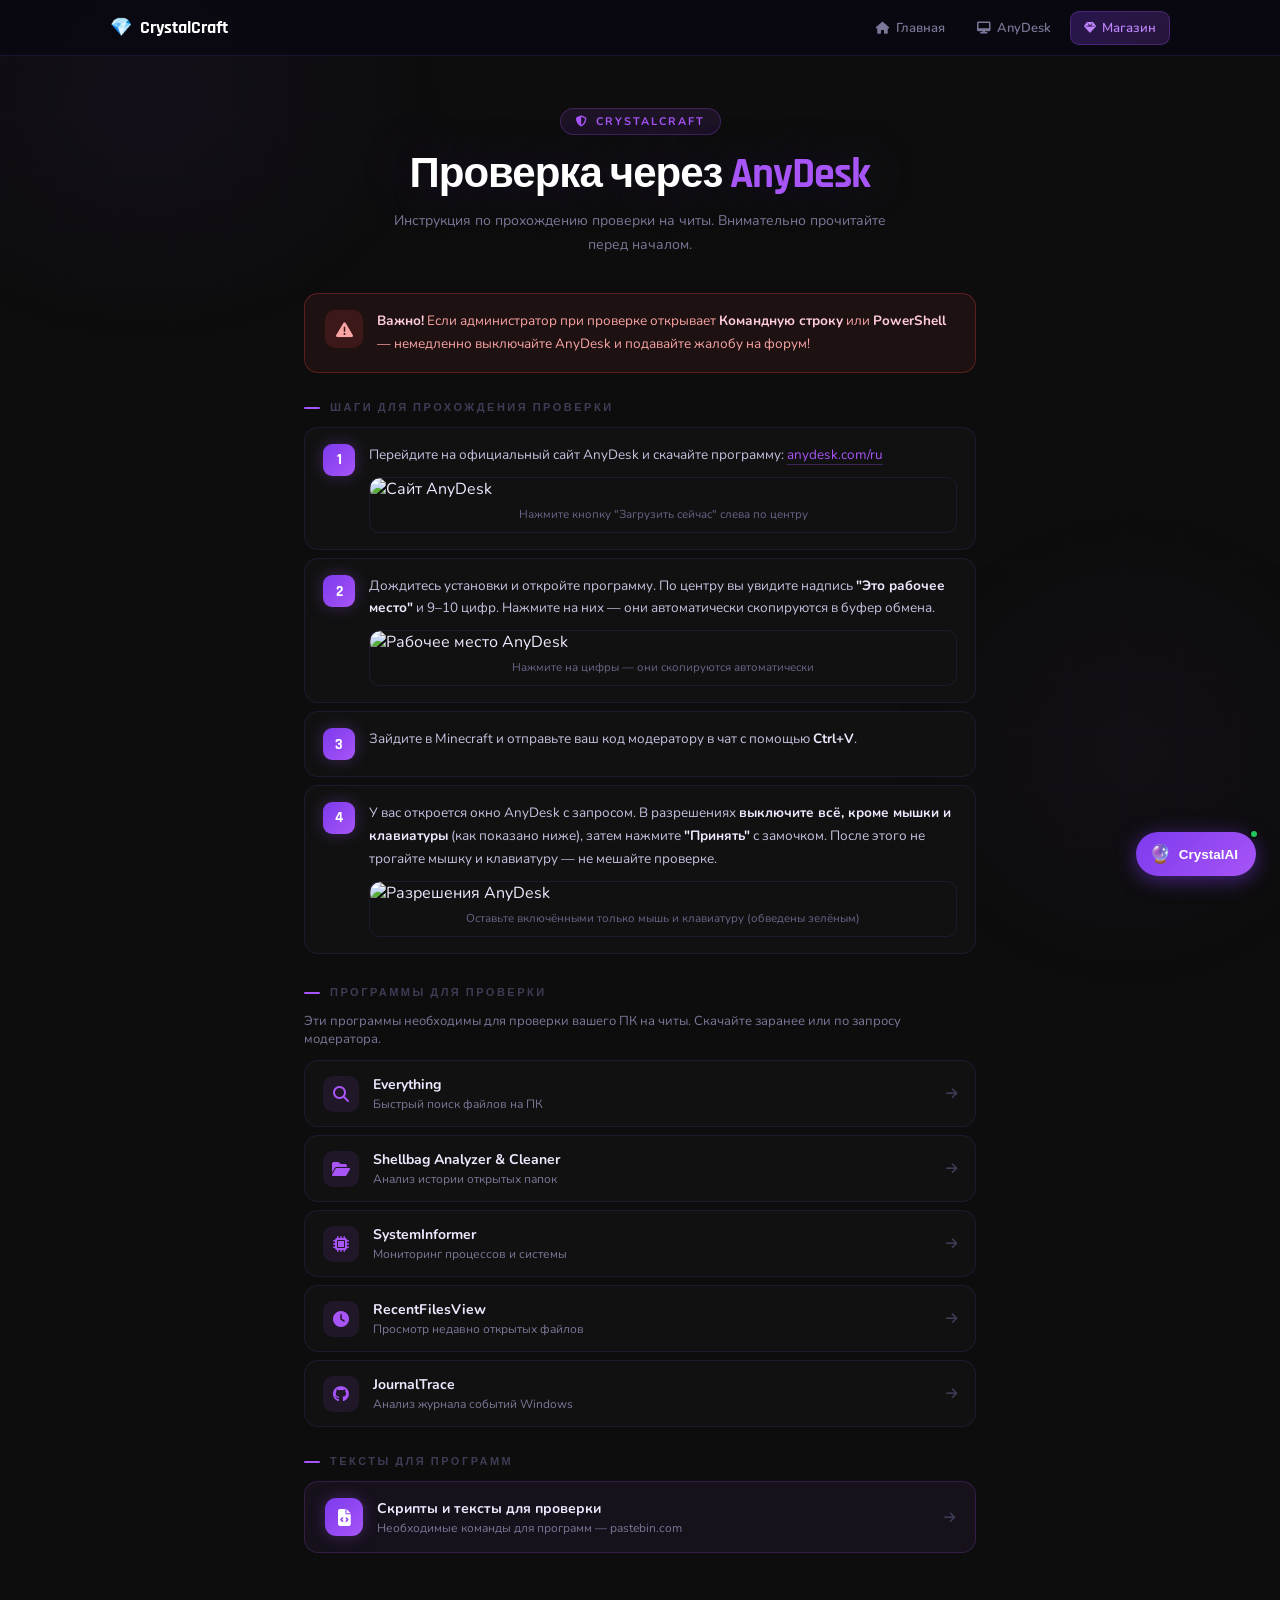
==== anydesk.html @ 45bd2829 "Add files via upload" ====
<!DOCTYPE html>
<html lang="ru">
<head>
<meta charset="UTF-8">
<meta name="viewport" content="width=device-width, initial-scale=1.0">
<title>Проверка через AnyDesk — CrystalCraft</title>
<link rel="preconnect" href="https://fonts.googleapis.com">
<link href="https://fonts.googleapis.com/css2?family=Rajdhani:wght@500;600;700&family=Nunito:wght@400;500;600;700&display=swap" rel="stylesheet">
<link rel="stylesheet" href="https://cdnjs.cloudflare.com/ajax/libs/font-awesome/6.5.0/css/all.min.css">
<style>
*, *::before, *::after { box-sizing: border-box; margin: 0; padding: 0; }
:root{
  --bg:#0d0d0d;--surface:#111;--surface2:#161616;
  --border:rgba(130,80,255,0.12);--border2:rgba(130,80,255,0.25);
  --accent:#a855f7;--accent2:#7c3aed;
  --text:#f0e8ff;--text-muted:#7a7898;--text-dim:#3d3c55;
  --red:#ef4444;--yellow:#f59e0b;--green:#22c55e;
}
html,body{margin:0;padding:0;overflow-x:hidden;width:100%;background:var(--bg)}
html{scroll-behavior:smooth}
*::-webkit-scrollbar{width:6px;height:6px}
*::-webkit-scrollbar-track{background:rgba(0,0,0,0.2)}
*::-webkit-scrollbar-thumb{background:rgba(168,85,247,0.4);border-radius:10px}
*::-webkit-scrollbar-thumb:hover{background:rgba(168,85,247,0.7)}
html{scrollbar-width:thin;scrollbar-color:rgba(168,85,247,0.4) rgba(0,0,0,0.2)}
html { scroll-behavior: smooth; }
*::-webkit-scrollbar{width:6px} *::-webkit-scrollbar-track{background:rgba(0,0,0,0.2)} *::-webkit-scrollbar-thumb{background:rgba(168,85,247,0.4);border-radius:10px}
body { font-family: 'Nunito', sans-serif; background: var(--bg); color: var(--text); min-height: 100vh; overflow-x: hidden; }

.bg-grid { position:fixed;inset:0;z-index:0;pointer-events:none;background-image:linear-gradient(rgba(168,85,247,0.02) 1px,transparent 1px),linear-gradient(90deg,rgba(168,85,247,0.02) 1px,transparent 1px);background-size:56px 56px; }
.bg-orb1 { position:fixed;width:600px;height:500px;top:-150px;left:-150px;background:radial-gradient(ellipse,rgba(124,58,237,0.06),transparent 70%);pointer-events:none;z-index:0; }
.bg-orb2 { position:fixed;width:500px;height:500px;bottom:-100px;right:-100px;background:radial-gradient(ellipse,rgba(168,85,247,0.04),transparent 70%);pointer-events:none;z-index:0; }

.wrap { position:relative;z-index:1;max-width:720px;margin:0 auto;padding:52px 24px 100px; }

/* HERO */
.hero { text-align:center;margin-bottom:36px;animation:fadeDown .6s ease both; }
.hero-badge { display:inline-flex;align-items:center;gap:7px;font-size:11px;font-weight:700;letter-spacing:2px;text-transform:uppercase;background:rgba(168,85,247,0.1);border:1px solid rgba(168,85,247,0.25);color:var(--accent);padding:5px 15px;border-radius:20px;margin-bottom:18px; }
.hero-title { font-family:'Rajdhani',sans-serif;font-size:42px;font-weight:700;color:#fff;letter-spacing:-1px;line-height:1.05;margin-bottom:12px;text-shadow:0 0 60px rgba(168,85,247,0.3); }
.hero-title span { color:var(--accent); }
.hero-sub { font-size:14px;color:var(--text-muted);line-height:1.7;max-width:500px;margin:0 auto; }

/* ALERT */
.alert { display:flex;gap:14px;align-items:flex-start;background:rgba(239,68,68,0.07);border:1px solid rgba(239,68,68,0.3);border-radius:14px;padding:16px 20px;margin-bottom:28px;animation:fadeUp .5s ease .05s both; }
.alert-icon { width:38px;height:38px;border-radius:10px;background:rgba(239,68,68,0.15);color:#fca5a5;display:flex;align-items:center;justify-content:center;font-size:17px;flex-shrink:0; }
.alert-text { font-size:13.5px;color:#fca5a5;line-height:1.7; }
.alert-text b { color:#fcd;font-weight:700; }

/* SECTION LABEL */
.section-label { font-family:'Rajdhani',sans-serif;font-size:11px;font-weight:700;letter-spacing:2.5px;text-transform:uppercase;color:var(--text-dim);margin:28px 0 12px;display:flex;align-items:center;gap:10px; }
.section-label::before { content:'';display:block;width:16px;height:2px;background:var(--accent);border-radius:2px; }

/* STEPS */
.steps { display:flex;flex-direction:column;gap:8px; }
.step { display:flex;gap:14px;align-items:flex-start;background:var(--surface);border:1px solid var(--border);border-radius:14px;padding:16px 18px;transition:border-color .2s,background .2s;animation:fadeUp .5s ease both; }
.step:hover { background:var(--surface2);border-color:var(--border2); }
.step-num { width:32px;height:32px;border-radius:9px;background:linear-gradient(135deg,var(--accent2),var(--accent));color:#fff;font-family:'Rajdhani',sans-serif;font-size:15px;font-weight:700;display:flex;align-items:center;justify-content:center;flex-shrink:0;box-shadow:0 0 16px rgba(168,85,247,0.3); }
.step-body { flex:1; }
.step-text { font-size:13.5px;color:#c8c0e0;line-height:1.7; }
.step-text a { color:var(--accent);text-decoration:none;border-bottom:1px solid rgba(168,85,247,0.3);transition:border-color .2s; }
.step-text a:hover { border-color:var(--accent); }
.step-text b { color:var(--text);font-weight:700; }

/* IMAGE BLOCK */
.step-img { margin-top:12px;border-radius:10px;overflow:hidden;border:1px solid var(--border); }
.permissions-grid { display:grid;grid-template-columns:repeat(5,1fr);gap:6px;padding:14px;background:rgba(255,255,255,0.02); }
.perm-item { display:flex;flex-direction:column;align-items:center;gap:5px;padding:10px 6px;border-radius:9px;font-size:10.5px;font-weight:700;letter-spacing:.5px;text-transform:uppercase;transition:background .2s; }
.perm-item.on { background:rgba(34,197,94,0.12);color:#86efac;border:1px solid rgba(34,197,94,0.25); }
.perm-item.off { background:rgba(255,255,255,0.03);color:#4a4466;border:1px solid rgba(255,255,255,0.06); }
.perm-item i { font-size:18px; }
.perm-label { text-align:center;line-height:1.3; }

/* PROGRAMS */
.programs { display:flex;flex-direction:column;gap:8px; }
.program { display:flex;align-items:center;gap:14px;background:var(--surface);border:1px solid var(--border);border-radius:14px;padding:14px 18px;text-decoration:none;transition:border-color .2s,background .2s;animation:fadeUp .5s ease both; }
.program:hover { background:var(--surface2);border-color:var(--border2); }
.program-icon { width:36px;height:36px;border-radius:10px;background:rgba(168,85,247,0.1);color:var(--accent);display:flex;align-items:center;justify-content:center;font-size:16px;flex-shrink:0; }
.program-info { flex:1; }
.program-name { font-size:14px;font-weight:700;color:var(--text); }
.program-desc { font-size:12px;color:var(--text-muted);margin-top:2px; }
.program-arrow { color:var(--text-dim);font-size:13px;transition:color .2s,transform .2s; }
.program:hover .program-arrow { color:var(--accent);transform:translateX(3px); }

/* TEXTS LINK */
.texts-card { display:flex;align-items:center;gap:14px;background:rgba(168,85,247,0.06);border:1px solid rgba(168,85,247,0.2);border-radius:14px;padding:16px 20px;text-decoration:none;margin-top:8px;transition:background .2s,border-color .2s;animation:fadeUp .5s ease both; }
.texts-card:hover { background:rgba(168,85,247,0.1);border-color:rgba(168,85,247,0.4); }
.texts-icon { width:38px;height:38px;border-radius:11px;background:linear-gradient(135deg,var(--accent2),var(--accent));color:#fff;display:flex;align-items:center;justify-content:center;font-size:17px;flex-shrink:0;box-shadow:0 0 16px rgba(168,85,247,0.3); }
.texts-info { flex:1; }
.texts-name { font-size:14px;font-weight:700;color:var(--text); }
.texts-desc { font-size:12px;color:var(--text-muted);margin-top:2px; }

@keyframes fadeDown { from{opacity:0;transform:translateY(-14px)}to{opacity:1;transform:translateY(0)} }
@keyframes fadeUp { from{opacity:0;transform:translateY(12px)}to{opacity:1;transform:translateY(0)} }
@media(max-width:560px){ .hero-title{font-size:30px} .wrap{padding:36px 16px 80px} .permissions-grid{grid-template-columns:repeat(3,1fr)} }

#cc-chat-btn{display:flex;align-items:center;gap:8px;background:linear-gradient(135deg,#7c3aed,#a855f7);border:none;border-radius:50px;padding:11px 18px 11px 13px;color:white;font-size:13.5px;font-weight:600;cursor:pointer;box-shadow:0 4px 20px rgba(124,58,237,.5);transition:transform .2s,box-shadow .2s;position:relative}
#cc-chat-btn:hover{transform:scale(1.05);box-shadow:0 6px 28px rgba(124,58,237,.7)}
#cc-btn-icon{font-size:18px}
#cc-btn-ping{position:absolute;top:-3px;right:-3px;width:10px;height:10px;background:#22c55e;border-radius:50%;border:2px solid #0d0d0d}
#cc-chat-box{position:absolute;bottom:58px;right:0;width:320px;background:rgba(13,10,22,.98);border:1px solid rgba(160,100,255,.2);border-radius:18px;box-shadow:0 20px 60px rgba(0,0,0,.7),0 0 40px rgba(124,58,237,.12);display:none;flex-direction:column;overflow:hidden;height:480px;animation:ccPop .22s ease;transition:width .3s ease,height .3s ease}
#cc-chat-box.fullscreen{width:440px;height:640px}
#cc-fullscreen-btn{background:none;border:none;color:#444;font-size:13px;cursor:pointer;padding:4px 6px;border-radius:7px;transition:color .2s,background .2s;margin-left:4px}
#cc-fullscreen-btn:hover{color:#fff;background:rgba(255,255,255,.08)}
@keyframes ccPop{from{opacity:0;transform:scale(.92) translateY(8px)}to{opacity:1;transform:scale(1) translateY(0)}}
#cc-chat-box.open{display:flex}
#cc-chat-head{display:flex;align-items:center;gap:10px;padding:13px 15px;border-bottom:1px solid rgba(160,100,255,.12);background:rgba(20,14,36,.95)}
#cc-chat-av{width:36px;height:36px;border-radius:11px;flex-shrink:0;background:linear-gradient(135deg,#7c3aed,#c084fc);display:flex;align-items:center;justify-content:center;font-size:17px;box-shadow:0 0 14px rgba(168,85,247,.4)}
#cc-chat-name{font-size:14px;font-weight:700;color:#f0e8ff}
#cc-chat-status{font-size:11px;color:#9580b8;display:flex;align-items:center;gap:4px;margin-top:1px}
.cc-dot{width:6px;height:6px;border-radius:50%;background:#22c55e;box-shadow:0 0 5px #22c55e;display:inline-block;animation:ccBlink 2s infinite}
@keyframes ccBlink{0%,100%{opacity:1}50%{opacity:.3}}
#cc-chat-close{margin-left:auto;background:none;border:none;color:#444;font-size:15px;cursor:pointer;padding:4px 6px;border-radius:7px;transition:color .2s,background .2s}
#cc-chat-close:hover{color:#fff;background:rgba(255,255,255,.08)}
#cc-chat-msgs{flex:1;overflow-y:auto;padding:13px 11px;display:flex;flex-direction:column;gap:8px}
*::-webkit-scrollbar{width:6px;height:6px}
*::-webkit-scrollbar-track{background:rgba(0,0,0,0.2)}
*::-webkit-scrollbar-thumb{background:rgba(168,85,247,0.4);border-radius:10px}
*::-webkit-scrollbar-thumb:hover{background:rgba(168,85,247,0.7)}
html{scrollbar-width:thin;scrollbar-color:rgba(168,85,247,0.4) rgba(0,0,0,0.2)}
#cc-chat-msgs::-webkit-scrollbar{width:3px}
#cc-chat-msgs::-webkit-scrollbar-thumb{background:rgba(168,85,247,.25);border-radius:3px}
.cc-msg-row{display:flex;gap:7px;animation:ccMsgIn .2s ease}
.cc-msg-row.user{flex-direction:row-reverse}
@keyframes ccMsgIn{from{opacity:0;transform:translateY(5px)}to{opacity:1;transform:translateY(0)}}
.cc-msg-av{width:26px;height:26px;border-radius:8px;flex-shrink:0;align-self:flex-end;background:linear-gradient(135deg,#7c3aed,#c084fc);display:flex;align-items:center;justify-content:center;font-size:12px}
.cc-bubble{max-width:82%;padding:8px 12px;border-radius:15px;font-size:13px;line-height:1.55;word-wrap:break-word}
.cc-bubble.bot{background:rgba(22,16,38,1);border:1px solid rgba(160,100,255,.15);color:#f0e8ff;border-bottom-left-radius:4px}
.cc-bubble.user{background:linear-gradient(135deg,#7c3aed,#a855f7);color:white;border-bottom-right-radius:4px}
.cc-bubble a{color:#c084fc;text-decoration:underline}
.cc-typing{display:flex;gap:7px}
.cc-typing-bub{background:rgba(22,16,38,1);border:1px solid rgba(160,100,255,.15);border-radius:15px;border-bottom-left-radius:4px;padding:11px 14px;display:flex;gap:4px;align-items:center}
.cc-td{width:6px;height:6px;border-radius:50%;background:#a855f7}
.cc-td:nth-child(1){animation:ccB 1.2s infinite 0s}
.cc-td:nth-child(2){animation:ccB 1.2s infinite .2s}
.cc-td:nth-child(3){animation:ccB 1.2s infinite .4s}
@keyframes ccB{0%,60%,100%{transform:translateY(0);opacity:.4}30%{transform:translateY(-5px);opacity:1}}
#cc-chat-sugg{padding:0 11px 7px;display:flex;gap:5px;flex-wrap:wrap}
.cc-sq{font-size:11px;font-weight:500;background:rgba(168,85,247,.08);border:1px solid rgba(168,85,247,.22);color:#c084fc;padding:4px 9px;border-radius:14px;cursor:pointer;transition:background .15s;white-space:nowrap;font-family:'Inter',sans-serif}
.cc-sq:hover{background:rgba(168,85,247,.18)}
#cc-chat-inp{padding:9px 11px;border-top:1px solid rgba(160,100,255,.12);background:rgba(20,14,36,.95);display:flex;gap:7px;align-items:flex-end}
#cc-inp{flex:1;background:rgba(255,255,255,.04);border:1px solid rgba(160,100,255,.18);border-radius:10px;color:#f0e8ff;font-family:'Inter',sans-serif;font-size:13px;padding:7px 11px;resize:none;outline:none;min-height:36px;max-height:80px;line-height:1.5}
#cc-inp::placeholder{color:#9580b8}
#cc-inp:focus{border-color:rgba(168,85,247,.45)}
#cc-send{width:36px;height:36px;border-radius:10px;flex-shrink:0;background:linear-gradient(135deg,#7c3aed,#a855f7);border:none;cursor:pointer;color:white;font-size:14px;transition:transform .15s}
#cc-send:hover{transform:scale(1.08)}
#cc-send:disabled{opacity:.35;cursor:not-allowed;transform:none}
#cc-chat-btn{display:flex;align-items:center;gap:8px;background:linear-gradient(135deg,#7c3aed,#a855f7);border:none;border-radius:50px;padding:11px 18px 11px 13px;color:white;font-size:13.5px;font-weight:600;cursor:pointer;box-shadow:0 4px 20px rgba(124,58,237,.5);transition:transform .2s,box-shadow .2s;position:relative}
#cc-chat-btn:hover{transform:scale(1.05);box-shadow:0 6px 28px rgba(124,58,237,.7)}
#cc-btn-icon{font-size:18px}
#cc-btn-ping{position:absolute;top:-3px;right:-3px;width:10px;height:10px;background:#22c55e;border-radius:50%;border:2px solid #0d0d0d}
#cc-chat-box{position:absolute;bottom:58px;right:0;width:320px;background:rgba(13,10,22,.98);border:1px solid rgba(160,100,255,.2);border-radius:18px;box-shadow:0 20px 60px rgba(0,0,0,.7),0 0 40px rgba(124,58,237,.12);display:none;flex-direction:column;overflow:hidden;height:480px;animation:ccPop .22s ease;transition:width .3s ease,height .3s ease}
#cc-chat-box.fullscreen{width:440px;height:640px}
#cc-fullscreen-btn{background:none;border:none;color:#444;font-size:13px;cursor:pointer;padding:4px 6px;border-radius:7px;transition:color .2s,background .2s;margin-left:4px}
#cc-fullscreen-btn:hover{color:#fff;background:rgba(255,255,255,.08)}
@keyframes ccPop{from{opacity:0;transform:scale(.92) translateY(8px)}to{opacity:1;transform:scale(1) translateY(0)}}
#cc-chat-box.open{display:flex}
#cc-chat-head{display:flex;align-items:center;gap:10px;padding:13px 15px;border-bottom:1px solid rgba(160,100,255,.12);background:rgba(20,14,36,.95)}
#cc-chat-av{width:36px;height:36px;border-radius:11px;flex-shrink:0;background:linear-gradient(135deg,#7c3aed,#c084fc);display:flex;align-items:center;justify-content:center;font-size:17px;box-shadow:0 0 14px rgba(168,85,247,.4)}
#cc-chat-name{font-size:14px;font-weight:700;color:#f0e8ff}
#cc-chat-status{font-size:11px;color:#9580b8;display:flex;align-items:center;gap:4px;margin-top:1px}
.cc-dot{width:6px;height:6px;border-radius:50%;background:#22c55e;box-shadow:0 0 5px #22c55e;display:inline-block;animation:ccBlink 2s infinite}
@keyframes ccBlink{0%,100%{opacity:1}50%{opacity:.3}}
#cc-chat-close{margin-left:auto;background:none;border:none;color:#444;font-size:15px;cursor:pointer;padding:4px 6px;border-radius:7px;transition:color .2s,background .2s}
#cc-chat-close:hover{color:#fff;background:rgba(255,255,255,.08)}
#cc-chat-msgs{flex:1;overflow-y:auto;padding:13px 11px;display:flex;flex-direction:column;gap:8px}
*::-webkit-scrollbar{width:6px;height:6px}
*::-webkit-scrollbar-track{background:rgba(0,0,0,0.2)}
*::-webkit-scrollbar-thumb{background:rgba(168,85,247,0.4);border-radius:10px}
*::-webkit-scrollbar-thumb:hover{background:rgba(168,85,247,0.7)}
html{scrollbar-width:thin;scrollbar-color:rgba(168,85,247,0.4) rgba(0,0,0,0.2)}
#cc-chat-msgs::-webkit-scrollbar{width:3px}
#cc-chat-msgs::-webkit-scrollbar-thumb{background:rgba(168,85,247,.25);border-radius:3px}
.cc-msg-row{display:flex;gap:7px;animation:ccMsgIn .2s ease}
.cc-msg-row.user{flex-direction:row-reverse}
@keyframes ccMsgIn{from{opacity:0;transform:translateY(5px)}to{opacity:1;transform:translateY(0)}}
.cc-msg-av{width:26px;height:26px;border-radius:8px;flex-shrink:0;align-self:flex-end;background:linear-gradient(135deg,#7c3aed,#c084fc);display:flex;align-items:center;justify-content:center;font-size:12px}
.cc-bubble{max-width:82%;padding:8px 12px;border-radius:15px;font-size:13px;line-height:1.55;word-wrap:break-word}
.cc-bubble.bot{background:rgba(22,16,38,1);border:1px solid rgba(160,100,255,.15);color:#f0e8ff;border-bottom-left-radius:4px}
.cc-bubble.user{background:linear-gradient(135deg,#7c3aed,#a855f7);color:white;border-bottom-right-radius:4px}
.cc-bubble a{color:#c084fc;text-decoration:underline}
.cc-typing{display:flex;gap:7px}
.cc-typing-bub{background:rgba(22,16,38,1);border:1px solid rgba(160,100,255,.15);border-radius:15px;border-bottom-left-radius:4px;padding:11px 14px;display:flex;gap:4px;align-items:center}
.cc-td{width:6px;height:6px;border-radius:50%;background:#a855f7}
.cc-td:nth-child(1){animation:ccB 1.2s infinite 0s}
.cc-td:nth-child(2){animation:ccB 1.2s infinite .2s}
.cc-td:nth-child(3){animation:ccB 1.2s infinite .4s}
@keyframes ccB{0%,60%,100%{transform:translateY(0);opacity:.4}30%{transform:translateY(-5px);opacity:1}}
#cc-chat-sugg{padding:0 11px 7px;display:flex;gap:5px;flex-wrap:wrap}
.cc-sq{font-size:11px;font-weight:500;background:rgba(168,85,247,.08);border:1px solid rgba(168,85,247,.22);color:#c084fc;padding:4px 9px;border-radius:14px;cursor:pointer;transition:background .15s;white-space:nowrap;font-family:'Inter',sans-serif}
.cc-sq:hover{background:rgba(168,85,247,.18)}
#cc-chat-inp{padding:9px 11px;border-top:1px solid rgba(160,100,255,.12);background:rgba(20,14,36,.95);display:flex;gap:7px;align-items:flex-end}
#cc-inp{flex:1;background:rgba(255,255,255,.04);border:1px solid rgba(160,100,255,.18);border-radius:10px;color:#f0e8ff;font-family:'Inter',sans-serif;font-size:13px;padding:7px 11px;resize:none;outline:none;min-height:36px;max-height:80px;line-height:1.5}
#cc-inp::placeholder{color:#9580b8}
#cc-inp:focus{border-color:rgba(168,85,247,.45)}
#cc-send{width:36px;height:36px;border-radius:10px;flex-shrink:0;background:linear-gradient(135deg,#7c3aed,#a855f7);border:none;cursor:pointer;color:white;font-size:14px;transition:transform .15s}
#cc-send:hover{transform:scale(1.08)}
#cc-send:disabled{opacity:.35;cursor:not-allowed;transform:none}
/* ===== NAVIGATION ===== */
.cc-nav {
  position: fixed; top: 0; left: 0; right: 0; z-index: 9999;
  background: rgba(10,8,18,0.88);
  backdrop-filter: blur(18px);
  -webkit-backdrop-filter: blur(18px);
  border-bottom: 1px solid rgba(168,85,247,0.13);
  height: 56px;
}
.cc-nav-inner {
  max-width: 1100px; margin: 0 auto;
  padding: 0 20px; height: 100%;
  display: flex; align-items: center;
}
.cc-nav-logo {
  display: flex; align-items: center; gap: 8px;
  text-decoration: none; margin-right: auto;
  font-family: 'Rajdhani', sans-serif;
  font-size: 18px; font-weight: 700; color: #fff;
  transition: opacity .2s;
}
.cc-nav-logo:hover { opacity: .8; }
.cc-nav-logo-gem { font-size: 20px; }
.cc-nav-links { display: flex; align-items: center; gap: 6px; }
.cc-nav-link {
  display: flex; align-items: center; gap: 6px;
  text-decoration: none; font-size: 13px; font-weight: 600;
  color: #7a7898; padding: 7px 13px; border-radius: 9px;
  transition: color .2s, background .2s; white-space: nowrap;
}
.cc-nav-link i { font-size: 12px; }
.cc-nav-link:hover { color: #f0e8ff; background: rgba(168,85,247,0.08); }
.cc-nav-link.active { color: #c084fc; background: rgba(168,85,247,0.1); }
.cc-nav-link-shop {
  background: linear-gradient(135deg,rgba(124,58,237,0.28),rgba(168,85,247,0.18));
  border: 1px solid rgba(168,85,247,0.28); color: #c084fc !important;
}
.cc-nav-link-shop:hover { background: linear-gradient(135deg,rgba(124,58,237,0.5),rgba(168,85,247,0.38)) !important; color:#fff !important; border-color: rgba(168,85,247,0.5); }
.cc-nav-burger { display:none; flex-direction:column; gap:5px; background:none; border:none; cursor:pointer; padding:8px; }
.cc-nav-burger span { display:block; width:22px; height:2px; background:#7a7898; border-radius:2px; transition:.3s; }
.cc-nav-burger.open span:nth-child(1) { transform:rotate(45deg) translate(5px,5px); }
.cc-nav-burger.open span:nth-child(2) { opacity:0; }
.cc-nav-burger.open span:nth-child(3) { transform:rotate(-45deg) translate(5px,-5px); }
@media(max-width:600px){
  .cc-nav-burger { display:flex; }
  .cc-nav-links { display:none; flex-direction:column; gap:4px; position:absolute; top:56px; left:0; right:0; background:rgba(10,8,18,0.97); border-bottom:1px solid rgba(168,85,247,0.15); padding:12px 16px 16px; }
  .cc-nav-links.open { display:flex; }
  .cc-nav-link { width:100%; padding:10px 14px; font-size:14px; }
}
body { padding-top: 56px !important; }

#cc-chat-wrap{position:fixed;bottom:24px;right:24px;z-index:99999;font-family:'Inter',sans-serif}
#cc-chat-btn{display:flex;align-items:center;gap:8px;background:linear-gradient(135deg,#7c3aed,#a855f7);border:none;border-radius:50px;padding:11px 18px 11px 13px;color:white;font-size:13.5px;font-weight:600;cursor:pointer;box-shadow:0 4px 20px rgba(124,58,237,.5);transition:transform .2s,box-shadow .2s;position:relative}
#cc-chat-btn:hover{transform:scale(1.05);box-shadow:0 6px 28px rgba(124,58,237,.7)}
#cc-btn-icon{font-size:18px}
#cc-btn-ping{position:absolute;top:-3px;right:-3px;width:10px;height:10px;background:#22c55e;border-radius:50%;border:2px solid #0d0d0d}
#cc-chat-box{position:absolute;bottom:58px;right:0;width:320px;background:rgba(13,10,22,.98);border:1px solid rgba(160,100,255,.2);border-radius:18px;box-shadow:0 20px 60px rgba(0,0,0,.7),0 0 40px rgba(124,58,237,.12);display:none;flex-direction:column;overflow:hidden;height:480px;animation:ccPop .22s ease;transition:width .3s ease,height .3s ease}
#cc-chat-box.fullscreen{width:440px;height:640px}
#cc-fullscreen-btn{background:none;border:none;color:#444;font-size:13px;cursor:pointer;padding:4px 6px;border-radius:7px;transition:color .2s,background .2s;margin-left:4px}
#cc-fullscreen-btn:hover{color:#fff;background:rgba(255,255,255,.08)}
@keyframes ccPop{from{opacity:0;transform:scale(.92) translateY(8px)}to{opacity:1;transform:scale(1) translateY(0)}}
#cc-chat-box.open{display:flex}
#cc-chat-head{display:flex;align-items:center;gap:10px;padding:13px 15px;border-bottom:1px solid rgba(160,100,255,.12);background:rgba(20,14,36,.95)}
#cc-chat-av{width:36px;height:36px;border-radius:11px;flex-shrink:0;background:linear-gradient(135deg,#7c3aed,#c084fc);display:flex;align-items:center;justify-content:center;font-size:17px;box-shadow:0 0 14px rgba(168,85,247,.4)}
#cc-chat-name{font-size:14px;font-weight:700;color:#f0e8ff}
#cc-chat-status{font-size:11px;color:#9580b8;display:flex;align-items:center;gap:4px;margin-top:1px}
.cc-dot{width:6px;height:6px;border-radius:50%;background:#22c55e;box-shadow:0 0 5px #22c55e;display:inline-block;animation:ccBlink 2s infinite}
@keyframes ccBlink{0%,100%{opacity:1}50%{opacity:.3}}
#cc-chat-close{margin-left:auto;background:none;border:none;color:#444;font-size:15px;cursor:pointer;padding:4px 6px;border-radius:7px;transition:color .2s,background .2s}
#cc-chat-close:hover{color:#fff;background:rgba(255,255,255,.08)}
#cc-chat-msgs{flex:1;overflow-y:auto;padding:13px 11px;display:flex;flex-direction:column;gap:8px}
*::-webkit-scrollbar{width:6px;height:6px}
*::-webkit-scrollbar-track{background:rgba(0,0,0,0.2)}
*::-webkit-scrollbar-thumb{background:rgba(168,85,247,0.4);border-radius:10px}
*::-webkit-scrollbar-thumb:hover{background:rgba(168,85,247,0.7)}
html{scrollbar-width:thin;scrollbar-color:rgba(168,85,247,0.4) rgba(0,0,0,0.2)}
#cc-chat-msgs::-webkit-scrollbar{width:3px}
#cc-chat-msgs::-webkit-scrollbar-thumb{background:rgba(168,85,247,.25);border-radius:3px}
.cc-msg-row{display:flex;gap:7px;animation:ccMsgIn .2s ease}
.cc-msg-row.user{flex-direction:row-reverse}
@keyframes ccMsgIn{from{opacity:0;transform:translateY(5px)}to{opacity:1;transform:translateY(0)}}
.cc-msg-av{width:26px;height:26px;border-radius:8px;flex-shrink:0;align-self:flex-end;background:linear-gradient(135deg,#7c3aed,#c084fc);display:flex;align-items:center;justify-content:center;font-size:12px}
.cc-bubble{max-width:82%;padding:8px 12px;border-radius:15px;font-size:13px;line-height:1.55;word-wrap:break-word}
.cc-bubble.bot{background:rgba(22,16,38,1);border:1px solid rgba(160,100,255,.15);color:#f0e8ff;border-bottom-left-radius:4px}
.cc-bubble.user{background:linear-gradient(135deg,#7c3aed,#a855f7);color:white;border-bottom-right-radius:4px}
.cc-bubble a{color:#c084fc;text-decoration:underline}
.cc-typing{display:flex;gap:7px}
.cc-typing-bub{background:rgba(22,16,38,1);border:1px solid rgba(160,100,255,.15);border-radius:15px;border-bottom-left-radius:4px;padding:11px 14px;display:flex;gap:4px;align-items:center}
.cc-td{width:6px;height:6px;border-radius:50%;background:#a855f7}
.cc-td:nth-child(1){animation:ccB 1.2s infinite 0s}
.cc-td:nth-child(2){animation:ccB 1.2s infinite .2s}
.cc-td:nth-child(3){animation:ccB 1.2s infinite .4s}
@keyframes ccB{0%,60%,100%{transform:translateY(0);opacity:.4}30%{transform:translateY(-5px);opacity:1}}
#cc-chat-sugg{padding:0 11px 7px;display:flex;gap:5px;flex-wrap:wrap}
.cc-sq{font-size:11px;font-weight:500;background:rgba(168,85,247,.08);border:1px solid rgba(168,85,247,.22);color:#c084fc;padding:4px 9px;border-radius:14px;cursor:pointer;transition:background .15s;white-space:nowrap;font-family:'Inter',sans-serif}
.cc-sq:hover{background:rgba(168,85,247,.18)}
#cc-chat-inp{padding:9px 11px;border-top:1px solid rgba(160,100,255,.12);background:rgba(20,14,36,.95);display:flex;gap:7px;align-items:flex-end}
#cc-inp{flex:1;background:rgba(255,255,255,.04);border:1px solid rgba(160,100,255,.18);border-radius:10px;color:#f0e8ff;font-family:'Inter',sans-serif;font-size:13px;padding:7px 11px;resize:none;outline:none;min-height:36px;max-height:80px;line-height:1.5}
#cc-inp::placeholder{color:#9580b8}
#cc-inp:focus{border-color:rgba(168,85,247,.45)}
#cc-send{width:36px;height:36px;border-radius:10px;flex-shrink:0;background:linear-gradient(135deg,#7c3aed,#a855f7);border:none;cursor:pointer;color:white;font-size:14px;transition:transform .15s}
#cc-send:hover{transform:scale(1.08)}
#cc-send:disabled{opacity:.35;cursor:not-allowed;transform:none}
</style>
</head>
<body>
<nav class="cc-nav">
  <div class="cc-nav-inner">
    <a href="/" class="cc-nav-logo"><span>💎</span><span>CrystalCraft</span></a>
    <button class="cc-nav-burger" onclick="ccNavToggle()" aria-label="Меню"><span></span><span></span><span></span></button>
    <div class="cc-nav-links" id="ccNavLinks">
      <a href="/" class="cc-nav-link"><i class="fas fa-home"></i> Главная</a>
      <a href="anydesk" class="cc-nav-link"><i class="fas fa-desktop"></i> AnyDesk</a>
      <a href="https://crystalcraft.pro" target="_blank" class="cc-nav-link cc-nav-link-shop"><i class="fas fa-gem"></i> Магазин</a>
    </div>
  </div>
</nav>

<div class="bg-grid"></div>
<div class="bg-orb1"></div>
<div class="bg-orb2"></div>

<div class="wrap">

  <div class="hero">
    <div class="hero-badge"><i class="fas fa-shield-alt"></i> CrystalCraft</div>
    <h1 class="hero-title">Проверка через <span>AnyDesk</span></h1>
    <p class="hero-sub">Инструкция по прохождению проверки на читы. Внимательно прочитайте перед началом.</p>
  </div>

  <div class="alert">
    <div class="alert-icon"><i class="fas fa-exclamation-triangle"></i></div>
    <div class="alert-text"><b>Важно!</b> Если администратор при проверке открывает <b>Командную строку</b> или <b>PowerShell</b> — немедленно выключайте AnyDesk и подавайте жалобу на форум!</div>
  </div>

  <div class="section-label">Шаги для прохождения проверки</div>
  <div class="steps">

    <div class="step" style="animation-delay:.05s">
      <div class="step-num">1</div>
      <div class="step-body">
        <div class="step-text">Перейдите на официальный сайт AnyDesk и скачайте программу: <a href="https://anydesk.com/ru" target="_blank">anydesk.com/ru</a></div>
        <div class="step-img" style="margin-top:10px">
          <img src="https://i.imgur.com/Hnc078n.png" alt="Сайт AnyDesk" style="width:100%;display:block;border-radius:10px;">
          <div style="padding:6px 14px 10px;font-size:11.5px;color:#6a6488;text-align:center;">Нажмите кнопку "Загрузить сейчас" слева по центру</div>
        </div>
      </div>
    </div>

    <div class="step" style="animation-delay:.08s">
      <div class="step-num">2</div>
      <div class="step-body">
        <div class="step-text">Дождитесь установки и откройте программу. По центру вы увидите надпись <b>"Это рабочее место"</b> и 9–10 цифр. Нажмите на них — они автоматически скопируются в буфер обмена.</div>
        <div class="step-img" style="margin-top:10px">
          <img src="https://i.imgur.com/fKmYyZ1.png" alt="Рабочее место AnyDesk" style="width:100%;display:block;border-radius:10px;">
          <div style="padding:6px 14px 10px;font-size:11.5px;color:#6a6488;text-align:center;">Нажмите на цифры — они скопируются автоматически</div>
        </div>
      </div>
    </div>

    <div class="step" style="animation-delay:.11s">
      <div class="step-num">3</div>
      <div class="step-body">
        <div class="step-text">Зайдите в Minecraft и отправьте ваш код модератору в чат с помощью <b>Ctrl+V</b>.</div>
      </div>
    </div>

    <div class="step" style="animation-delay:.14s">
      <div class="step-num">4</div>
      <div class="step-body">
        <div class="step-text">У вас откроется окно AnyDesk с запросом. В разрешениях <b>выключите всё, кроме мышки и клавиатуры</b> (как показано ниже), затем нажмите <b>"Принять"</b> с замочком. После этого не трогайте мышку и клавиатуру — не мешайте проверке.</div>
        <div class="step-img" style="margin-top:10px">
          <img src="https://i.imgur.com/OGFErHZ.jpeg" alt="Разрешения AnyDesk" style="width:100%;display:block;border-radius:10px;">
          <div style="padding:6px 14px 10px;font-size:11.5px;color:#6a6488;text-align:center;">Оставьте включёнными только мышь и клавиатуру (обведены зелёным)</div>
        </div>
      </div>
    </div>

  </div>

  <div class="section-label" style="margin-top:32px">Программы для проверки</div>
  <div style="font-size:13px;color:var(--text-muted);margin-bottom:12px;">Эти программы необходимы для проверки вашего ПК на читы. Скачайте заранее или по запросу модератора.</div>
  <div class="programs">
    <a href="https://www.voidtools.com/" target="_blank" class="program" style="animation-delay:.05s">
      <div class="program-icon"><i class="fas fa-search"></i></div>
      <div class="program-info"><div class="program-name">Everything</div><div class="program-desc">Быстрый поиск файлов на ПК</div></div>
      <i class="fas fa-arrow-right program-arrow"></i>
    </a>
    <a href="https://privazer.com/en/download-shellbag-analyzer-shellbag-cleaner.php" target="_blank" class="program" style="animation-delay:.08s">
      <div class="program-icon"><i class="fas fa-folder-open"></i></div>
      <div class="program-info"><div class="program-name">Shellbag Analyzer & Cleaner</div><div class="program-desc">Анализ истории открытых папок</div></div>
      <i class="fas fa-arrow-right program-arrow"></i>
    </a>
    <a href="https://systeminformer.com/" target="_blank" class="program" style="animation-delay:.11s">
      <div class="program-icon"><i class="fas fa-microchip"></i></div>
      <div class="program-info"><div class="program-name">SystemInformer</div><div class="program-desc">Мониторинг процессов и системы</div></div>
      <i class="fas fa-arrow-right program-arrow"></i>
    </a>
    <a href="https://www.softportal.com/get-35481-recentfilesview.html" target="_blank" class="program" style="animation-delay:.14s">
      <div class="program-icon"><i class="fas fa-clock"></i></div>
      <div class="program-info"><div class="program-name">RecentFilesView</div><div class="program-desc">Просмотр недавно открытых файлов</div></div>
      <i class="fas fa-arrow-right program-arrow"></i>
    </a>
    <a href="https://github.com/ponei/JournalTrace/releases/tag/1.0" target="_blank" class="program" style="animation-delay:.17s">
      <div class="program-icon"><i class="fab fa-github"></i></div>
      <div class="program-info"><div class="program-name">JournalTrace</div><div class="program-desc">Анализ журнала событий Windows</div></div>
      <i class="fas fa-arrow-right program-arrow"></i>
    </a>
  </div>

  <div class="section-label" style="margin-top:28px">Тексты для программ</div>
  <a href="https://pastebin.com/raw/NgG84eL0" target="_blank" class="texts-card" style="animation-delay:.1s">
    <div class="texts-icon"><i class="fas fa-file-code"></i></div>
    <div class="texts-info">
      <div class="texts-name">Скрипты и тексты для проверки</div>
      <div class="texts-desc">Необходимые команды для программ — pastebin.com</div>
    </div>
    <i class="fas fa-arrow-right" style="color:var(--text-dim);font-size:13px"></i>
  </a>

</div>


<div id="cc-chat-wrap">
  <button id="cc-chat-btn" onclick="ccToggleChat()"><span id="cc-btn-icon">🔮</span><span id="cc-btn-label">CrystalAI</span><span id="cc-btn-ping"></span></button>
  <div id="cc-chat-box">
    <div id="cc-chat-head"><div id="cc-chat-av">🔮</div><div><div id="cc-chat-name">CrystalAI</div><div id="cc-chat-status"><span class="cc-dot"></span>Онлайн · Помощник форума</div></div><div style="display:flex;align-items:center;gap:2px;margin-left:auto"><button id="cc-fullscreen-btn" onclick="ccToggleFullscreen()" title="Развернуть чат"><i class="fas fa-expand" id="cc-fs-icon"></i></button><button id="cc-chat-close" onclick="ccToggleChat()"><i class="fas fa-times"></i></button></div></div>
    <div id="cc-chat-msgs"></div>
    <div id="cc-chat-sugg"><button class="cc-sq" onclick="ccSend('Правила сервера')">📋 Правила</button><button class="cc-sq" onclick="ccSend('Как подать жалобу?')">⚖️ Жалоба</button><button class="cc-sq" onclick="ccSend('Хочу стать хелпером')">👥 Хелпер</button><button class="cc-sq" onclick="ccSend('Что запрещено?')">🚫 Запреты</button></div>
    <div id="cc-chat-inp"><textarea id="cc-inp" placeholder="Напиши вопрос..." rows="1"></textarea><button id="cc-send" onclick="ccSend()">➤</button></div>
  </div>
</div>
<script>
function ccNavToggle(){var l=document.getElementById('ccNavLinks'),b=document.querySelector('.cc-nav-burger');l.classList.toggle('open');b.classList.toggle('open');}
(function(){var p=location.pathname.split('/').pop()||'index.html';document.querySelectorAll('.cc-nav-link:not(.cc-nav-link-shop)').forEach(function(a){if(a.getAttribute('href')===p)a.classList.add('active');});})();
var CC_PROXY="https://script.google.com/macros/s/AKfycbyGiEaj_fr38WvRs15S66fKkChpqM81Z8VZfYPXygHILHvIo036rhnKcf1vs1aamLo3/exec";
async function ccLoadStatus() {
  try {
    var res = await fetch('https://api.mcsrvstat.us/3/mc.crystalcraft.pro');
    var data = await res.json();
    var dot = document.getElementById('cc-dot');
    var statusText = document.getElementById('cc-status-text');
    var onlineEl = document.getElementById('cc-online');
    var maxEl = document.getElementById('cc-max');
    var s1 = document.getElementById('cc-s1');
    var s2 = document.getElementById('cc-s2');
    if (data.online) {
      dot.className = 'cc-status-dot green';
      statusText.innerHTML = '<span style="color:#22c55e;font-weight:600">Онлайн</span>';
      s1.classList.add('online');
      onlineEl.textContent = data.players ? data.players.online : '0';
      maxEl.textContent = data.players ? data.players.max : '0';
      s2.classList.add('online');
    } else {
      dot.className = 'cc-status-dot red';
      statusText.innerHTML = '<span style="color:#ef4444;font-weight:600">Оффлайн</span>';
      onlineEl.textContent = '0';
      maxEl.textContent = '—';
    }
  } catch(e) {
    document.getElementById('cc-status-text').textContent = 'Недоступно';
  }
}
function ccCopyIP() {
  navigator.clipboard.writeText('mc.crystalcraft.pro');
  var btn = document.getElementById('cc-copy-btn');
  btn.textContent = 'скопировано!';
  btn.classList.add('copied');
  setTimeout(function(){ btn.textContent = 'копировать'; btn.classList.remove('copied'); }, 2000);
}
ccLoadStatus();

var ccHistory=[],ccLoading=false,ccSuggShown=true,ccOpened=false;
var ccMsgs=document.getElementById('cc-chat-msgs');
var ccInp=document.getElementById('cc-inp');
var ccSendBtn=document.getElementById('cc-send');
function ccToggleChat(){var box=document.getElementById('cc-chat-box');ccOpened=!ccOpened;box.classList.toggle('open',ccOpened);if(ccOpened&&ccMsgs.children.length===0){ccAddMsg('bot','Привет! Я <strong>CrystalAI</strong> — помощник форума CrystalCraft. 🔮<br>Спрашивай про правила, наказания или куда обратиться!');}if(ccOpened)setTimeout(function(){ccInp.focus();},200);}
function ccFmt(t){return t.replace(/\*\*(.*?)\*\*/g,'<strong>$1</strong>').replace(/\[([^\]]+)\]\((https?:\/\/[^\)]+)\)/g,'<a href="$2">$1</a>').replace(/(?<![">])(https?:\/\/\S+)/g,'<a href="$1">$1</a>').replace(/\n/g,'<br>');}
function ccAddMsg(role,html){var row=document.createElement('div');row.className='cc-msg-row '+role;if(role==='bot'){row.innerHTML='<div class="cc-msg-av">🔮</div><div class="cc-bubble bot">'+html+'</div>';}else{row.innerHTML='<div class="cc-bubble user">'+html+'</div>';}ccMsgs.appendChild(row);ccMsgs.scrollTop=ccMsgs.scrollHeight;}
function ccShowTyping(){var r=document.createElement('div');r.className='cc-typing';r.id='cc-typing';r.innerHTML='<div class="cc-msg-av">🔮</div><div class="cc-typing-bub"><div class="cc-td"></div><div class="cc-td"></div><div class="cc-td"></div></div>';ccMsgs.appendChild(r);ccMsgs.scrollTop=ccMsgs.scrollHeight;}
function ccHideTyping(){var t=document.getElementById('cc-typing');if(t)t.remove();}
var ccOpened=false;var ccLoading=false;var ccHistory=[];var ccSuggShown=false;var ccIsFullscreen=false;
function ccPlaySound(){try{
var ctx=new(window.AudioContext||window.webkitAudioContext)();
var o=ctx.createOscillator();var g=ctx.createGain();
o.connect(g);g.connect(ctx.destination);
o.type='sine';
o.frequency.setValueAtTime(830,ctx.currentTime);
o.frequency.setValueAtTime(1050,ctx.currentTime+0.07);
g.gain.setValueAtTime(0,ctx.currentTime);
g.gain.linearRampToValueAtTime(0.18,ctx.currentTime+0.02);
g.gain.exponentialRampToValueAtTime(0.001,ctx.currentTime+0.28);
o.start(ctx.currentTime);o.stop(ctx.currentTime+0.28);
}catch(e){}}
function ccPlaySendSound(){try{
var ctx=new(window.AudioContext||window.webkitAudioContext)();
var o=ctx.createOscillator();var g=ctx.createGain();
o.connect(g);g.connect(ctx.destination);
o.type='sine';
o.frequency.setValueAtTime(500,ctx.currentTime);
o.frequency.exponentialRampToValueAtTime(700,ctx.currentTime+0.08);
g.gain.setValueAtTime(0,ctx.currentTime);
g.gain.linearRampToValueAtTime(0.1,ctx.currentTime+0.01);
g.gain.exponentialRampToValueAtTime(0.001,ctx.currentTime+0.15);
o.start(ctx.currentTime);o.stop(ctx.currentTime+0.15);
}catch(e){}}
function ccToggleFullscreen(){ccIsFullscreen=!ccIsFullscreen;var box=document.getElementById('cc-chat-box');var icon=document.getElementById('cc-fs-icon');box.classList.toggle('fullscreen',ccIsFullscreen);icon.className=ccIsFullscreen?'fas fa-compress':'fas fa-expand';}
async function ccSend(preset){var text=preset||ccInp.value.trim();if(!text||ccLoading)return;ccLoading=true;ccSendBtn.disabled=true;ccInp.value='';ccInp.style.height='auto';if(ccSuggShown){document.getElementById('cc-chat-sugg').style.display='none';ccSuggShown=false;}
ccPlaySendSound();ccAddMsg('user',text.replace(/\n/g,'<br>'));
ccHistory.push({role:'user',content:text});ccShowTyping();
try{
var h=ccHistory.slice(0,-1).slice(-6);
var res=await fetch(CC_PROXY+'?msg='+encodeURIComponent(text)+'&history='+encodeURIComponent(JSON.stringify(h)),{method:'GET'});
var data=await res.json();
var reply=data.reply||'Не удалось получить ответ.';
ccHistory.push({role:'assistant',content:reply});
if(ccHistory.length>20)ccHistory=ccHistory.slice(-18);
ccHideTyping();ccAddMsg('bot',ccFmt(reply));ccPlaySound();
}catch(err){ccHideTyping();ccAddMsg('bot','⚠️ Ошибка подключения. Попробуй ещё раз.');ccHistory.pop();}
ccLoading=false;ccSendBtn.disabled=false;ccInp.focus();}
</script>
</body>
</html>
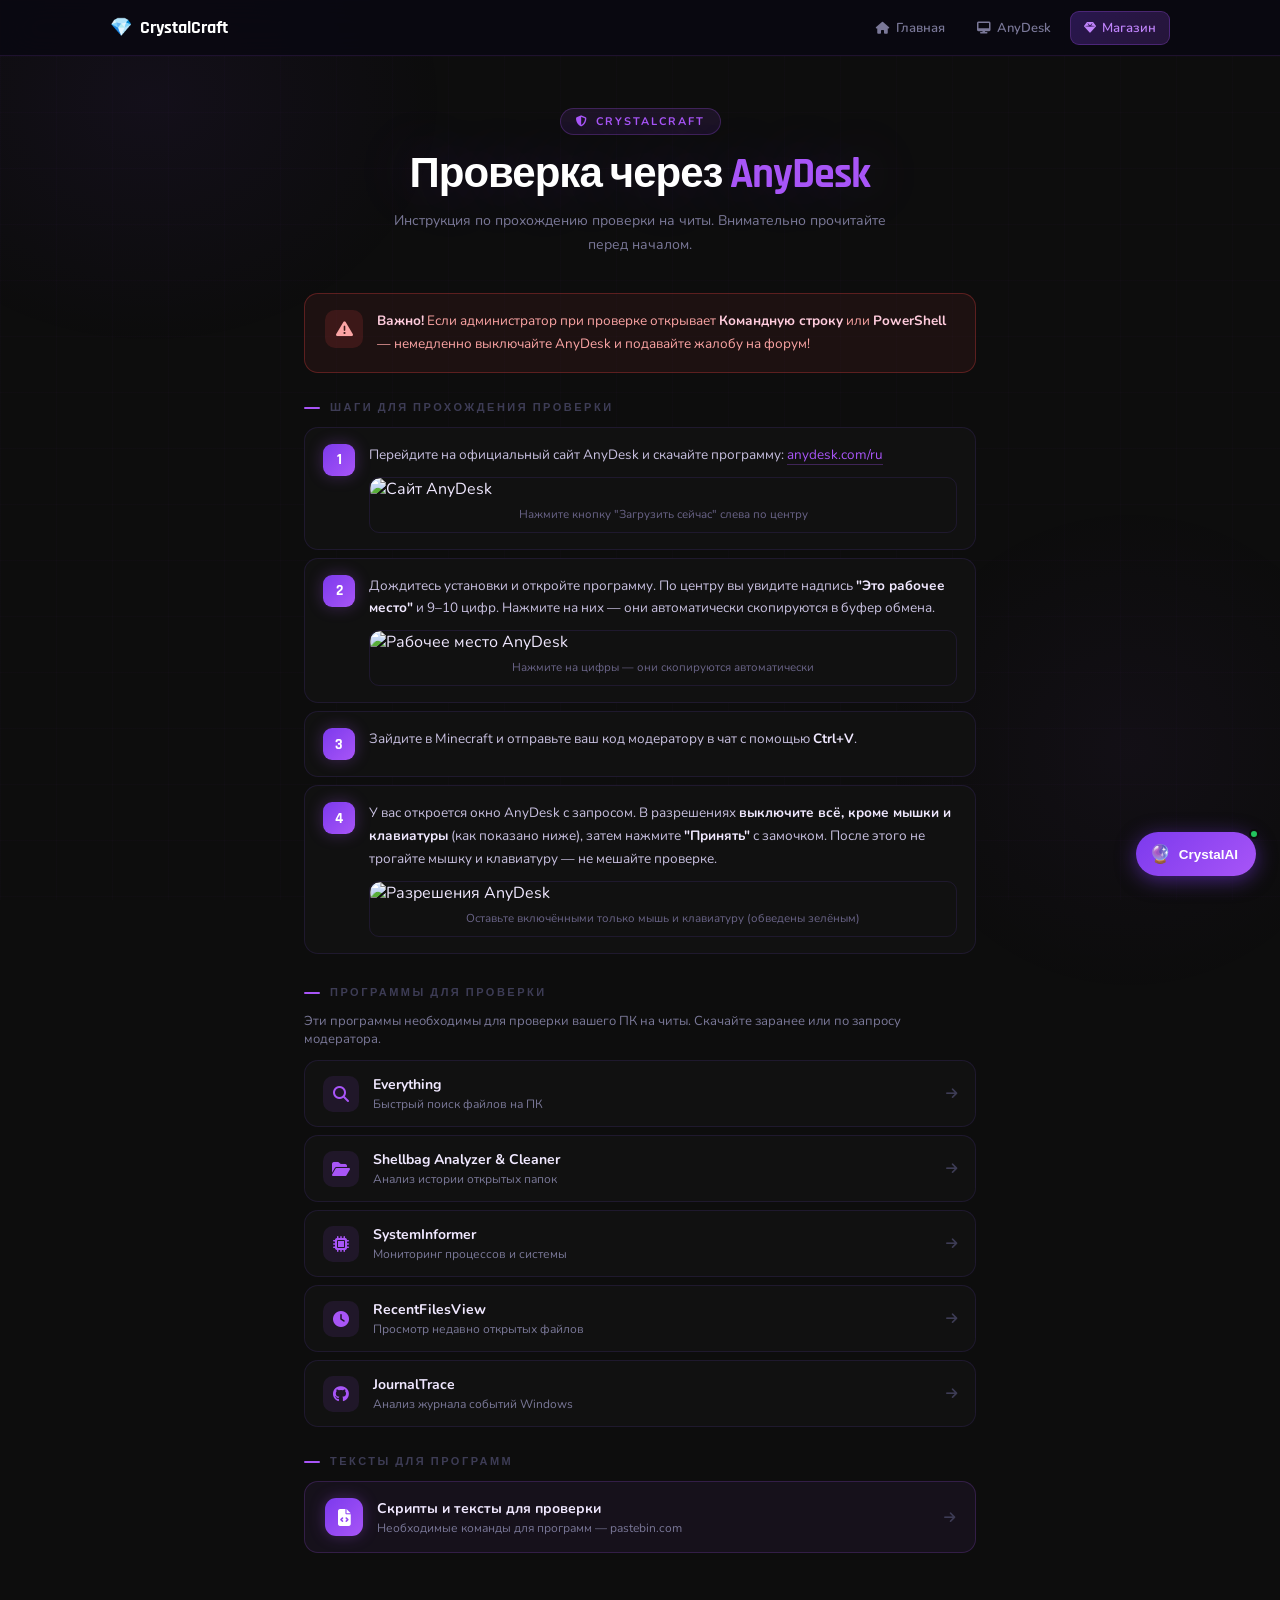
==== commit 32a31ad8: "Add files via upload" ====
--- a/anydesk.html
+++ b/anydesk.html
@@ -2,7 +2,16 @@
 <html lang="ru">
 <head>
 <meta charset="UTF-8">
-<meta name="viewport" content="width=device-width, initial-scale=1.0">
+  <meta name="description" content="Инструкция по прохождению проверки на читы через AnyDesk на сервере CrystalCraft.">
+  <meta name="keywords" content="проверка читы CrystalCraft, AnyDesk minecraft проверка">
+  <meta name="robots" content="index, follow">
+  <meta property="og:title" content="Проверка через AnyDesk — CrystalCraft">
+  <meta property="og:description" content="Инструкция по прохождению проверки на читы через AnyDesk на сервере CrystalCraft.">
+  <meta property="og:type" content="website">
+  <meta property="og:url" content="https://f-crystalcraft.pro/anydesk">
+  <meta property="og:site_name" content="CrystalCraft">
+  <link rel="canonical" href="https://f-crystalcraft.pro/anydesk">
+  <meta name="viewport" content="width=device-width, initial-scale=1.0">
 <title>Проверка через AnyDesk — CrystalCraft</title>
 <link rel="preconnect" href="https://fonts.googleapis.com">
 <link href="https://fonts.googleapis.com/css2?family=Rajdhani:wght@500;600;700&family=Nunito:wght@400;500;600;700&display=swap" rel="stylesheet">
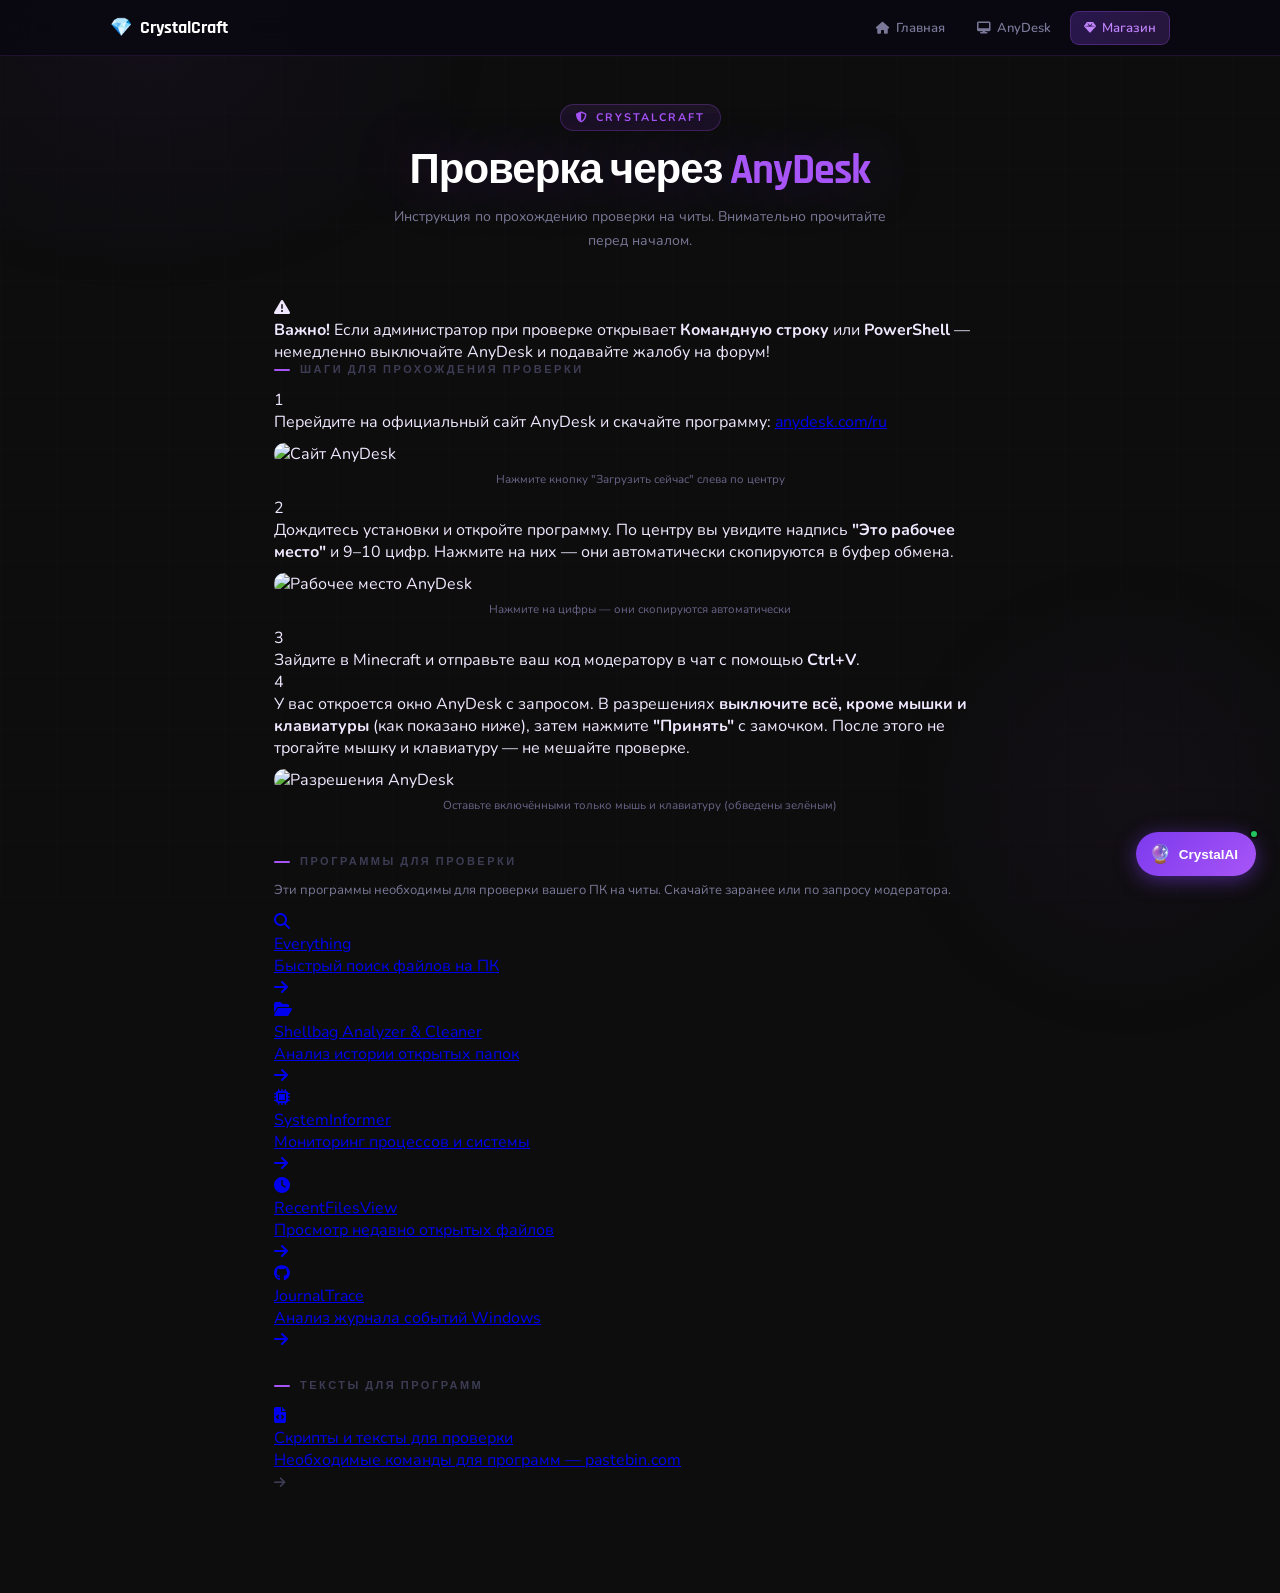
==== commit 174ba7bf: "Add files via upload" ====
--- a/anydesk.html
+++ b/anydesk.html
@@ -14,300 +14,11 @@
   <meta name="viewport" content="width=device-width, initial-scale=1.0">
 <title>Проверка через AnyDesk — CrystalCraft</title>
 <link rel="preconnect" href="https://fonts.googleapis.com">
-<link href="https://fonts.googleapis.com/css2?family=Rajdhani:wght@500;600;700&family=Nunito:wght@400;500;600;700&display=swap" rel="stylesheet">
+<link href="https://fonts.googleapis.com/css2?family=Rajdhani:wght@500;600;700&family=Nunito:wght@400;500;600;700&family=Inter:wght@400;500;600&display=swap" rel="stylesheet">
 <link rel="stylesheet" href="https://cdnjs.cloudflare.com/ajax/libs/font-awesome/6.5.0/css/all.min.css">
-<style>
-*, *::before, *::after { box-sizing: border-box; margin: 0; padding: 0; }
-:root{
-  --bg:#0d0d0d;--surface:#111;--surface2:#161616;
-  --border:rgba(130,80,255,0.12);--border2:rgba(130,80,255,0.25);
-  --accent:#a855f7;--accent2:#7c3aed;
-  --text:#f0e8ff;--text-muted:#7a7898;--text-dim:#3d3c55;
-  --red:#ef4444;--yellow:#f59e0b;--green:#22c55e;
-}
-html,body{margin:0;padding:0;overflow-x:hidden;width:100%;background:var(--bg)}
-html{scroll-behavior:smooth}
-*::-webkit-scrollbar{width:6px;height:6px}
-*::-webkit-scrollbar-track{background:rgba(0,0,0,0.2)}
-*::-webkit-scrollbar-thumb{background:rgba(168,85,247,0.4);border-radius:10px}
-*::-webkit-scrollbar-thumb:hover{background:rgba(168,85,247,0.7)}
-html{scrollbar-width:thin;scrollbar-color:rgba(168,85,247,0.4) rgba(0,0,0,0.2)}
-html { scroll-behavior: smooth; }
-*::-webkit-scrollbar{width:6px} *::-webkit-scrollbar-track{background:rgba(0,0,0,0.2)} *::-webkit-scrollbar-thumb{background:rgba(168,85,247,0.4);border-radius:10px}
-body { font-family: 'Nunito', sans-serif; background: var(--bg); color: var(--text); min-height: 100vh; overflow-x: hidden; }
-
-.bg-grid { position:fixed;inset:0;z-index:0;pointer-events:none;background-image:linear-gradient(rgba(168,85,247,0.02) 1px,transparent 1px),linear-gradient(90deg,rgba(168,85,247,0.02) 1px,transparent 1px);background-size:56px 56px; }
-.bg-orb1 { position:fixed;width:600px;height:500px;top:-150px;left:-150px;background:radial-gradient(ellipse,rgba(124,58,237,0.06),transparent 70%);pointer-events:none;z-index:0; }
-.bg-orb2 { position:fixed;width:500px;height:500px;bottom:-100px;right:-100px;background:radial-gradient(ellipse,rgba(168,85,247,0.04),transparent 70%);pointer-events:none;z-index:0; }
-
-.wrap { position:relative;z-index:1;max-width:720px;margin:0 auto;padding:52px 24px 100px; }
-
-/* HERO */
-.hero { text-align:center;margin-bottom:36px;animation:fadeDown .6s ease both; }
-.hero-badge { display:inline-flex;align-items:center;gap:7px;font-size:11px;font-weight:700;letter-spacing:2px;text-transform:uppercase;background:rgba(168,85,247,0.1);border:1px solid rgba(168,85,247,0.25);color:var(--accent);padding:5px 15px;border-radius:20px;margin-bottom:18px; }
-.hero-title { font-family:'Rajdhani',sans-serif;font-size:42px;font-weight:700;color:#fff;letter-spacing:-1px;line-height:1.05;margin-bottom:12px;text-shadow:0 0 60px rgba(168,85,247,0.3); }
-.hero-title span { color:var(--accent); }
-.hero-sub { font-size:14px;color:var(--text-muted);line-height:1.7;max-width:500px;margin:0 auto; }
-
-/* ALERT */
-.alert { display:flex;gap:14px;align-items:flex-start;background:rgba(239,68,68,0.07);border:1px solid rgba(239,68,68,0.3);border-radius:14px;padding:16px 20px;margin-bottom:28px;animation:fadeUp .5s ease .05s both; }
-.alert-icon { width:38px;height:38px;border-radius:10px;background:rgba(239,68,68,0.15);color:#fca5a5;display:flex;align-items:center;justify-content:center;font-size:17px;flex-shrink:0; }
-.alert-text { font-size:13.5px;color:#fca5a5;line-height:1.7; }
-.alert-text b { color:#fcd;font-weight:700; }
-
-/* SECTION LABEL */
-.section-label { font-family:'Rajdhani',sans-serif;font-size:11px;font-weight:700;letter-spacing:2.5px;text-transform:uppercase;color:var(--text-dim);margin:28px 0 12px;display:flex;align-items:center;gap:10px; }
-.section-label::before { content:'';display:block;width:16px;height:2px;background:var(--accent);border-radius:2px; }
-
-/* STEPS */
-.steps { display:flex;flex-direction:column;gap:8px; }
-.step { display:flex;gap:14px;align-items:flex-start;background:var(--surface);border:1px solid var(--border);border-radius:14px;padding:16px 18px;transition:border-color .2s,background .2s;animation:fadeUp .5s ease both; }
-.step:hover { background:var(--surface2);border-color:var(--border2); }
-.step-num { width:32px;height:32px;border-radius:9px;background:linear-gradient(135deg,var(--accent2),var(--accent));color:#fff;font-family:'Rajdhani',sans-serif;font-size:15px;font-weight:700;display:flex;align-items:center;justify-content:center;flex-shrink:0;box-shadow:0 0 16px rgba(168,85,247,0.3); }
-.step-body { flex:1; }
-.step-text { font-size:13.5px;color:#c8c0e0;line-height:1.7; }
-.step-text a { color:var(--accent);text-decoration:none;border-bottom:1px solid rgba(168,85,247,0.3);transition:border-color .2s; }
-.step-text a:hover { border-color:var(--accent); }
-.step-text b { color:var(--text);font-weight:700; }
-
-/* IMAGE BLOCK */
-.step-img { margin-top:12px;border-radius:10px;overflow:hidden;border:1px solid var(--border); }
-.permissions-grid { display:grid;grid-template-columns:repeat(5,1fr);gap:6px;padding:14px;background:rgba(255,255,255,0.02); }
-.perm-item { display:flex;flex-direction:column;align-items:center;gap:5px;padding:10px 6px;border-radius:9px;font-size:10.5px;font-weight:700;letter-spacing:.5px;text-transform:uppercase;transition:background .2s; }
-.perm-item.on { background:rgba(34,197,94,0.12);color:#86efac;border:1px solid rgba(34,197,94,0.25); }
-.perm-item.off { background:rgba(255,255,255,0.03);color:#4a4466;border:1px solid rgba(255,255,255,0.06); }
-.perm-item i { font-size:18px; }
-.perm-label { text-align:center;line-height:1.3; }
-
-/* PROGRAMS */
-.programs { display:flex;flex-direction:column;gap:8px; }
-.program { display:flex;align-items:center;gap:14px;background:var(--surface);border:1px solid var(--border);border-radius:14px;padding:14px 18px;text-decoration:none;transition:border-color .2s,background .2s;animation:fadeUp .5s ease both; }
-.program:hover { background:var(--surface2);border-color:var(--border2); }
-.program-icon { width:36px;height:36px;border-radius:10px;background:rgba(168,85,247,0.1);color:var(--accent);display:flex;align-items:center;justify-content:center;font-size:16px;flex-shrink:0; }
-.program-info { flex:1; }
-.program-name { font-size:14px;font-weight:700;color:var(--text); }
-.program-desc { font-size:12px;color:var(--text-muted);margin-top:2px; }
-.program-arrow { color:var(--text-dim);font-size:13px;transition:color .2s,transform .2s; }
-.program:hover .program-arrow { color:var(--accent);transform:translateX(3px); }
-
-/* TEXTS LINK */
-.texts-card { display:flex;align-items:center;gap:14px;background:rgba(168,85,247,0.06);border:1px solid rgba(168,85,247,0.2);border-radius:14px;padding:16px 20px;text-decoration:none;margin-top:8px;transition:background .2s,border-color .2s;animation:fadeUp .5s ease both; }
-.texts-card:hover { background:rgba(168,85,247,0.1);border-color:rgba(168,85,247,0.4); }
-.texts-icon { width:38px;height:38px;border-radius:11px;background:linear-gradient(135deg,var(--accent2),var(--accent));color:#fff;display:flex;align-items:center;justify-content:center;font-size:17px;flex-shrink:0;box-shadow:0 0 16px rgba(168,85,247,0.3); }
-.texts-info { flex:1; }
-.texts-name { font-size:14px;font-weight:700;color:var(--text); }
-.texts-desc { font-size:12px;color:var(--text-muted);margin-top:2px; }
-
-@keyframes fadeDown { from{opacity:0;transform:translateY(-14px)}to{opacity:1;transform:translateY(0)} }
-@keyframes fadeUp { from{opacity:0;transform:translateY(12px)}to{opacity:1;transform:translateY(0)} }
-@media(max-width:560px){ .hero-title{font-size:30px} .wrap{padding:36px 16px 80px} .permissions-grid{grid-template-columns:repeat(3,1fr)} }
-
-#cc-chat-btn{display:flex;align-items:center;gap:8px;background:linear-gradient(135deg,#7c3aed,#a855f7);border:none;border-radius:50px;padding:11px 18px 11px 13px;color:white;font-size:13.5px;font-weight:600;cursor:pointer;box-shadow:0 4px 20px rgba(124,58,237,.5);transition:transform .2s,box-shadow .2s;position:relative}
-#cc-chat-btn:hover{transform:scale(1.05);box-shadow:0 6px 28px rgba(124,58,237,.7)}
-#cc-btn-icon{font-size:18px}
-#cc-btn-ping{position:absolute;top:-3px;right:-3px;width:10px;height:10px;background:#22c55e;border-radius:50%;border:2px solid #0d0d0d}
-#cc-chat-box{position:absolute;bottom:58px;right:0;width:320px;background:rgba(13,10,22,.98);border:1px solid rgba(160,100,255,.2);border-radius:18px;box-shadow:0 20px 60px rgba(0,0,0,.7),0 0 40px rgba(124,58,237,.12);display:none;flex-direction:column;overflow:hidden;height:480px;animation:ccPop .22s ease;transition:width .3s ease,height .3s ease}
-#cc-chat-box.fullscreen{width:440px;height:640px}
-#cc-fullscreen-btn{background:none;border:none;color:#444;font-size:13px;cursor:pointer;padding:4px 6px;border-radius:7px;transition:color .2s,background .2s;margin-left:4px}
-#cc-fullscreen-btn:hover{color:#fff;background:rgba(255,255,255,.08)}
-@keyframes ccPop{from{opacity:0;transform:scale(.92) translateY(8px)}to{opacity:1;transform:scale(1) translateY(0)}}
-#cc-chat-box.open{display:flex}
-#cc-chat-head{display:flex;align-items:center;gap:10px;padding:13px 15px;border-bottom:1px solid rgba(160,100,255,.12);background:rgba(20,14,36,.95)}
-#cc-chat-av{width:36px;height:36px;border-radius:11px;flex-shrink:0;background:linear-gradient(135deg,#7c3aed,#c084fc);display:flex;align-items:center;justify-content:center;font-size:17px;box-shadow:0 0 14px rgba(168,85,247,.4)}
-#cc-chat-name{font-size:14px;font-weight:700;color:#f0e8ff}
-#cc-chat-status{font-size:11px;color:#9580b8;display:flex;align-items:center;gap:4px;margin-top:1px}
-.cc-dot{width:6px;height:6px;border-radius:50%;background:#22c55e;box-shadow:0 0 5px #22c55e;display:inline-block;animation:ccBlink 2s infinite}
-@keyframes ccBlink{0%,100%{opacity:1}50%{opacity:.3}}
-#cc-chat-close{margin-left:auto;background:none;border:none;color:#444;font-size:15px;cursor:pointer;padding:4px 6px;border-radius:7px;transition:color .2s,background .2s}
-#cc-chat-close:hover{color:#fff;background:rgba(255,255,255,.08)}
-#cc-chat-msgs{flex:1;overflow-y:auto;padding:13px 11px;display:flex;flex-direction:column;gap:8px}
-*::-webkit-scrollbar{width:6px;height:6px}
-*::-webkit-scrollbar-track{background:rgba(0,0,0,0.2)}
-*::-webkit-scrollbar-thumb{background:rgba(168,85,247,0.4);border-radius:10px}
-*::-webkit-scrollbar-thumb:hover{background:rgba(168,85,247,0.7)}
-html{scrollbar-width:thin;scrollbar-color:rgba(168,85,247,0.4) rgba(0,0,0,0.2)}
-#cc-chat-msgs::-webkit-scrollbar{width:3px}
-#cc-chat-msgs::-webkit-scrollbar-thumb{background:rgba(168,85,247,.25);border-radius:3px}
-.cc-msg-row{display:flex;gap:7px;animation:ccMsgIn .2s ease}
-.cc-msg-row.user{flex-direction:row-reverse}
-@keyframes ccMsgIn{from{opacity:0;transform:translateY(5px)}to{opacity:1;transform:translateY(0)}}
-.cc-msg-av{width:26px;height:26px;border-radius:8px;flex-shrink:0;align-self:flex-end;background:linear-gradient(135deg,#7c3aed,#c084fc);display:flex;align-items:center;justify-content:center;font-size:12px}
-.cc-bubble{max-width:82%;padding:8px 12px;border-radius:15px;font-size:13px;line-height:1.55;word-wrap:break-word}
-.cc-bubble.bot{background:rgba(22,16,38,1);border:1px solid rgba(160,100,255,.15);color:#f0e8ff;border-bottom-left-radius:4px}
-.cc-bubble.user{background:linear-gradient(135deg,#7c3aed,#a855f7);color:white;border-bottom-right-radius:4px}
-.cc-bubble a{color:#c084fc;text-decoration:underline}
-.cc-typing{display:flex;gap:7px}
-.cc-typing-bub{background:rgba(22,16,38,1);border:1px solid rgba(160,100,255,.15);border-radius:15px;border-bottom-left-radius:4px;padding:11px 14px;display:flex;gap:4px;align-items:center}
-.cc-td{width:6px;height:6px;border-radius:50%;background:#a855f7}
-.cc-td:nth-child(1){animation:ccB 1.2s infinite 0s}
-.cc-td:nth-child(2){animation:ccB 1.2s infinite .2s}
-.cc-td:nth-child(3){animation:ccB 1.2s infinite .4s}
-@keyframes ccB{0%,60%,100%{transform:translateY(0);opacity:.4}30%{transform:translateY(-5px);opacity:1}}
-#cc-chat-sugg{padding:0 11px 7px;display:flex;gap:5px;flex-wrap:wrap}
-.cc-sq{font-size:11px;font-weight:500;background:rgba(168,85,247,.08);border:1px solid rgba(168,85,247,.22);color:#c084fc;padding:4px 9px;border-radius:14px;cursor:pointer;transition:background .15s;white-space:nowrap;font-family:'Inter',sans-serif}
-.cc-sq:hover{background:rgba(168,85,247,.18)}
-#cc-chat-inp{padding:9px 11px;border-top:1px solid rgba(160,100,255,.12);background:rgba(20,14,36,.95);display:flex;gap:7px;align-items:flex-end}
-#cc-inp{flex:1;background:rgba(255,255,255,.04);border:1px solid rgba(160,100,255,.18);border-radius:10px;color:#f0e8ff;font-family:'Inter',sans-serif;font-size:13px;padding:7px 11px;resize:none;outline:none;min-height:36px;max-height:80px;line-height:1.5}
-#cc-inp::placeholder{color:#9580b8}
-#cc-inp:focus{border-color:rgba(168,85,247,.45)}
-#cc-send{width:36px;height:36px;border-radius:10px;flex-shrink:0;background:linear-gradient(135deg,#7c3aed,#a855f7);border:none;cursor:pointer;color:white;font-size:14px;transition:transform .15s}
-#cc-send:hover{transform:scale(1.08)}
-#cc-send:disabled{opacity:.35;cursor:not-allowed;transform:none}
-#cc-chat-btn{display:flex;align-items:center;gap:8px;background:linear-gradient(135deg,#7c3aed,#a855f7);border:none;border-radius:50px;padding:11px 18px 11px 13px;color:white;font-size:13.5px;font-weight:600;cursor:pointer;box-shadow:0 4px 20px rgba(124,58,237,.5);transition:transform .2s,box-shadow .2s;position:relative}
-#cc-chat-btn:hover{transform:scale(1.05);box-shadow:0 6px 28px rgba(124,58,237,.7)}
-#cc-btn-icon{font-size:18px}
-#cc-btn-ping{position:absolute;top:-3px;right:-3px;width:10px;height:10px;background:#22c55e;border-radius:50%;border:2px solid #0d0d0d}
-#cc-chat-box{position:absolute;bottom:58px;right:0;width:320px;background:rgba(13,10,22,.98);border:1px solid rgba(160,100,255,.2);border-radius:18px;box-shadow:0 20px 60px rgba(0,0,0,.7),0 0 40px rgba(124,58,237,.12);display:none;flex-direction:column;overflow:hidden;height:480px;animation:ccPop .22s ease;transition:width .3s ease,height .3s ease}
-#cc-chat-box.fullscreen{width:440px;height:640px}
-#cc-fullscreen-btn{background:none;border:none;color:#444;font-size:13px;cursor:pointer;padding:4px 6px;border-radius:7px;transition:color .2s,background .2s;margin-left:4px}
-#cc-fullscreen-btn:hover{color:#fff;background:rgba(255,255,255,.08)}
-@keyframes ccPop{from{opacity:0;transform:scale(.92) translateY(8px)}to{opacity:1;transform:scale(1) translateY(0)}}
-#cc-chat-box.open{display:flex}
-#cc-chat-head{display:flex;align-items:center;gap:10px;padding:13px 15px;border-bottom:1px solid rgba(160,100,255,.12);background:rgba(20,14,36,.95)}
-#cc-chat-av{width:36px;height:36px;border-radius:11px;flex-shrink:0;background:linear-gradient(135deg,#7c3aed,#c084fc);display:flex;align-items:center;justify-content:center;font-size:17px;box-shadow:0 0 14px rgba(168,85,247,.4)}
-#cc-chat-name{font-size:14px;font-weight:700;color:#f0e8ff}
-#cc-chat-status{font-size:11px;color:#9580b8;display:flex;align-items:center;gap:4px;margin-top:1px}
-.cc-dot{width:6px;height:6px;border-radius:50%;background:#22c55e;box-shadow:0 0 5px #22c55e;display:inline-block;animation:ccBlink 2s infinite}
-@keyframes ccBlink{0%,100%{opacity:1}50%{opacity:.3}}
-#cc-chat-close{margin-left:auto;background:none;border:none;color:#444;font-size:15px;cursor:pointer;padding:4px 6px;border-radius:7px;transition:color .2s,background .2s}
-#cc-chat-close:hover{color:#fff;background:rgba(255,255,255,.08)}
-#cc-chat-msgs{flex:1;overflow-y:auto;padding:13px 11px;display:flex;flex-direction:column;gap:8px}
-*::-webkit-scrollbar{width:6px;height:6px}
-*::-webkit-scrollbar-track{background:rgba(0,0,0,0.2)}
-*::-webkit-scrollbar-thumb{background:rgba(168,85,247,0.4);border-radius:10px}
-*::-webkit-scrollbar-thumb:hover{background:rgba(168,85,247,0.7)}
-html{scrollbar-width:thin;scrollbar-color:rgba(168,85,247,0.4) rgba(0,0,0,0.2)}
-#cc-chat-msgs::-webkit-scrollbar{width:3px}
-#cc-chat-msgs::-webkit-scrollbar-thumb{background:rgba(168,85,247,.25);border-radius:3px}
-.cc-msg-row{display:flex;gap:7px;animation:ccMsgIn .2s ease}
-.cc-msg-row.user{flex-direction:row-reverse}
-@keyframes ccMsgIn{from{opacity:0;transform:translateY(5px)}to{opacity:1;transform:translateY(0)}}
-.cc-msg-av{width:26px;height:26px;border-radius:8px;flex-shrink:0;align-self:flex-end;background:linear-gradient(135deg,#7c3aed,#c084fc);display:flex;align-items:center;justify-content:center;font-size:12px}
-.cc-bubble{max-width:82%;padding:8px 12px;border-radius:15px;font-size:13px;line-height:1.55;word-wrap:break-word}
-.cc-bubble.bot{background:rgba(22,16,38,1);border:1px solid rgba(160,100,255,.15);color:#f0e8ff;border-bottom-left-radius:4px}
-.cc-bubble.user{background:linear-gradient(135deg,#7c3aed,#a855f7);color:white;border-bottom-right-radius:4px}
-.cc-bubble a{color:#c084fc;text-decoration:underline}
-.cc-typing{display:flex;gap:7px}
-.cc-typing-bub{background:rgba(22,16,38,1);border:1px solid rgba(160,100,255,.15);border-radius:15px;border-bottom-left-radius:4px;padding:11px 14px;display:flex;gap:4px;align-items:center}
-.cc-td{width:6px;height:6px;border-radius:50%;background:#a855f7}
-.cc-td:nth-child(1){animation:ccB 1.2s infinite 0s}
-.cc-td:nth-child(2){animation:ccB 1.2s infinite .2s}
-.cc-td:nth-child(3){animation:ccB 1.2s infinite .4s}
-@keyframes ccB{0%,60%,100%{transform:translateY(0);opacity:.4}30%{transform:translateY(-5px);opacity:1}}
-#cc-chat-sugg{padding:0 11px 7px;display:flex;gap:5px;flex-wrap:wrap}
-.cc-sq{font-size:11px;font-weight:500;background:rgba(168,85,247,.08);border:1px solid rgba(168,85,247,.22);color:#c084fc;padding:4px 9px;border-radius:14px;cursor:pointer;transition:background .15s;white-space:nowrap;font-family:'Inter',sans-serif}
-.cc-sq:hover{background:rgba(168,85,247,.18)}
-#cc-chat-inp{padding:9px 11px;border-top:1px solid rgba(160,100,255,.12);background:rgba(20,14,36,.95);display:flex;gap:7px;align-items:flex-end}
-#cc-inp{flex:1;background:rgba(255,255,255,.04);border:1px solid rgba(160,100,255,.18);border-radius:10px;color:#f0e8ff;font-family:'Inter',sans-serif;font-size:13px;padding:7px 11px;resize:none;outline:none;min-height:36px;max-height:80px;line-height:1.5}
-#cc-inp::placeholder{color:#9580b8}
-#cc-inp:focus{border-color:rgba(168,85,247,.45)}
-#cc-send{width:36px;height:36px;border-radius:10px;flex-shrink:0;background:linear-gradient(135deg,#7c3aed,#a855f7);border:none;cursor:pointer;color:white;font-size:14px;transition:transform .15s}
-#cc-send:hover{transform:scale(1.08)}
-#cc-send:disabled{opacity:.35;cursor:not-allowed;transform:none}
-/* ===== NAVIGATION ===== */
-.cc-nav {
-  position: fixed; top: 0; left: 0; right: 0; z-index: 9999;
-  background: rgba(10,8,18,0.88);
-  backdrop-filter: blur(18px);
-  -webkit-backdrop-filter: blur(18px);
-  border-bottom: 1px solid rgba(168,85,247,0.13);
-  height: 56px;
-}
-.cc-nav-inner {
-  max-width: 1100px; margin: 0 auto;
-  padding: 0 20px; height: 100%;
-  display: flex; align-items: center;
-}
-.cc-nav-logo {
-  display: flex; align-items: center; gap: 8px;
-  text-decoration: none; margin-right: auto;
-  font-family: 'Rajdhani', sans-serif;
-  font-size: 18px; font-weight: 700; color: #fff;
-  transition: opacity .2s;
-}
-.cc-nav-logo:hover { opacity: .8; }
-.cc-nav-logo-gem { font-size: 20px; }
-.cc-nav-links { display: flex; align-items: center; gap: 6px; }
-.cc-nav-link {
-  display: flex; align-items: center; gap: 6px;
-  text-decoration: none; font-size: 13px; font-weight: 600;
-  color: #7a7898; padding: 7px 13px; border-radius: 9px;
-  transition: color .2s, background .2s; white-space: nowrap;
-}
-.cc-nav-link i { font-size: 12px; }
-.cc-nav-link:hover { color: #f0e8ff; background: rgba(168,85,247,0.08); }
-.cc-nav-link.active { color: #c084fc; background: rgba(168,85,247,0.1); }
-.cc-nav-link-shop {
-  background: linear-gradient(135deg,rgba(124,58,237,0.28),rgba(168,85,247,0.18));
-  border: 1px solid rgba(168,85,247,0.28); color: #c084fc !important;
-}
-.cc-nav-link-shop:hover { background: linear-gradient(135deg,rgba(124,58,237,0.5),rgba(168,85,247,0.38)) !important; color:#fff !important; border-color: rgba(168,85,247,0.5); }
-.cc-nav-burger { display:none; flex-direction:column; gap:5px; background:none; border:none; cursor:pointer; padding:8px; }
-.cc-nav-burger span { display:block; width:22px; height:2px; background:#7a7898; border-radius:2px; transition:.3s; }
-.cc-nav-burger.open span:nth-child(1) { transform:rotate(45deg) translate(5px,5px); }
-.cc-nav-burger.open span:nth-child(2) { opacity:0; }
-.cc-nav-burger.open span:nth-child(3) { transform:rotate(-45deg) translate(5px,-5px); }
-@media(max-width:600px){
-  .cc-nav-burger { display:flex; }
-  .cc-nav-links { display:none; flex-direction:column; gap:4px; position:absolute; top:56px; left:0; right:0; background:rgba(10,8,18,0.97); border-bottom:1px solid rgba(168,85,247,0.15); padding:12px 16px 16px; }
-  .cc-nav-links.open { display:flex; }
-  .cc-nav-link { width:100%; padding:10px 14px; font-size:14px; }
-}
-body { padding-top: 56px !important; }
-
-#cc-chat-wrap{position:fixed;bottom:24px;right:24px;z-index:99999;font-family:'Inter',sans-serif}
-#cc-chat-btn{display:flex;align-items:center;gap:8px;background:linear-gradient(135deg,#7c3aed,#a855f7);border:none;border-radius:50px;padding:11px 18px 11px 13px;color:white;font-size:13.5px;font-weight:600;cursor:pointer;box-shadow:0 4px 20px rgba(124,58,237,.5);transition:transform .2s,box-shadow .2s;position:relative}
-#cc-chat-btn:hover{transform:scale(1.05);box-shadow:0 6px 28px rgba(124,58,237,.7)}
-#cc-btn-icon{font-size:18px}
-#cc-btn-ping{position:absolute;top:-3px;right:-3px;width:10px;height:10px;background:#22c55e;border-radius:50%;border:2px solid #0d0d0d}
-#cc-chat-box{position:absolute;bottom:58px;right:0;width:320px;background:rgba(13,10,22,.98);border:1px solid rgba(160,100,255,.2);border-radius:18px;box-shadow:0 20px 60px rgba(0,0,0,.7),0 0 40px rgba(124,58,237,.12);display:none;flex-direction:column;overflow:hidden;height:480px;animation:ccPop .22s ease;transition:width .3s ease,height .3s ease}
-#cc-chat-box.fullscreen{width:440px;height:640px}
-#cc-fullscreen-btn{background:none;border:none;color:#444;font-size:13px;cursor:pointer;padding:4px 6px;border-radius:7px;transition:color .2s,background .2s;margin-left:4px}
-#cc-fullscreen-btn:hover{color:#fff;background:rgba(255,255,255,.08)}
-@keyframes ccPop{from{opacity:0;transform:scale(.92) translateY(8px)}to{opacity:1;transform:scale(1) translateY(0)}}
-#cc-chat-box.open{display:flex}
-#cc-chat-head{display:flex;align-items:center;gap:10px;padding:13px 15px;border-bottom:1px solid rgba(160,100,255,.12);background:rgba(20,14,36,.95)}
-#cc-chat-av{width:36px;height:36px;border-radius:11px;flex-shrink:0;background:linear-gradient(135deg,#7c3aed,#c084fc);display:flex;align-items:center;justify-content:center;font-size:17px;box-shadow:0 0 14px rgba(168,85,247,.4)}
-#cc-chat-name{font-size:14px;font-weight:700;color:#f0e8ff}
-#cc-chat-status{font-size:11px;color:#9580b8;display:flex;align-items:center;gap:4px;margin-top:1px}
-.cc-dot{width:6px;height:6px;border-radius:50%;background:#22c55e;box-shadow:0 0 5px #22c55e;display:inline-block;animation:ccBlink 2s infinite}
-@keyframes ccBlink{0%,100%{opacity:1}50%{opacity:.3}}
-#cc-chat-close{margin-left:auto;background:none;border:none;color:#444;font-size:15px;cursor:pointer;padding:4px 6px;border-radius:7px;transition:color .2s,background .2s}
-#cc-chat-close:hover{color:#fff;background:rgba(255,255,255,.08)}
-#cc-chat-msgs{flex:1;overflow-y:auto;padding:13px 11px;display:flex;flex-direction:column;gap:8px}
-*::-webkit-scrollbar{width:6px;height:6px}
-*::-webkit-scrollbar-track{background:rgba(0,0,0,0.2)}
-*::-webkit-scrollbar-thumb{background:rgba(168,85,247,0.4);border-radius:10px}
-*::-webkit-scrollbar-thumb:hover{background:rgba(168,85,247,0.7)}
-html{scrollbar-width:thin;scrollbar-color:rgba(168,85,247,0.4) rgba(0,0,0,0.2)}
-#cc-chat-msgs::-webkit-scrollbar{width:3px}
-#cc-chat-msgs::-webkit-scrollbar-thumb{background:rgba(168,85,247,.25);border-radius:3px}
-.cc-msg-row{display:flex;gap:7px;animation:ccMsgIn .2s ease}
-.cc-msg-row.user{flex-direction:row-reverse}
-@keyframes ccMsgIn{from{opacity:0;transform:translateY(5px)}to{opacity:1;transform:translateY(0)}}
-.cc-msg-av{width:26px;height:26px;border-radius:8px;flex-shrink:0;align-self:flex-end;background:linear-gradient(135deg,#7c3aed,#c084fc);display:flex;align-items:center;justify-content:center;font-size:12px}
-.cc-bubble{max-width:82%;padding:8px 12px;border-radius:15px;font-size:13px;line-height:1.55;word-wrap:break-word}
-.cc-bubble.bot{background:rgba(22,16,38,1);border:1px solid rgba(160,100,255,.15);color:#f0e8ff;border-bottom-left-radius:4px}
-.cc-bubble.user{background:linear-gradient(135deg,#7c3aed,#a855f7);color:white;border-bottom-right-radius:4px}
-.cc-bubble a{color:#c084fc;text-decoration:underline}
-.cc-typing{display:flex;gap:7px}
-.cc-typing-bub{background:rgba(22,16,38,1);border:1px solid rgba(160,100,255,.15);border-radius:15px;border-bottom-left-radius:4px;padding:11px 14px;display:flex;gap:4px;align-items:center}
-.cc-td{width:6px;height:6px;border-radius:50%;background:#a855f7}
-.cc-td:nth-child(1){animation:ccB 1.2s infinite 0s}
-.cc-td:nth-child(2){animation:ccB 1.2s infinite .2s}
-.cc-td:nth-child(3){animation:ccB 1.2s infinite .4s}
-@keyframes ccB{0%,60%,100%{transform:translateY(0);opacity:.4}30%{transform:translateY(-5px);opacity:1}}
-#cc-chat-sugg{padding:0 11px 7px;display:flex;gap:5px;flex-wrap:wrap}
-.cc-sq{font-size:11px;font-weight:500;background:rgba(168,85,247,.08);border:1px solid rgba(168,85,247,.22);color:#c084fc;padding:4px 9px;border-radius:14px;cursor:pointer;transition:background .15s;white-space:nowrap;font-family:'Inter',sans-serif}
-.cc-sq:hover{background:rgba(168,85,247,.18)}
-#cc-chat-inp{padding:9px 11px;border-top:1px solid rgba(160,100,255,.12);background:rgba(20,14,36,.95);display:flex;gap:7px;align-items:flex-end}
-#cc-inp{flex:1;background:rgba(255,255,255,.04);border:1px solid rgba(160,100,255,.18);border-radius:10px;color:#f0e8ff;font-family:'Inter',sans-serif;font-size:13px;padding:7px 11px;resize:none;outline:none;min-height:36px;max-height:80px;line-height:1.5}
-#cc-inp::placeholder{color:#9580b8}
-#cc-inp:focus{border-color:rgba(168,85,247,.45)}
-#cc-send{width:36px;height:36px;border-radius:10px;flex-shrink:0;background:linear-gradient(135deg,#7c3aed,#a855f7);border:none;cursor:pointer;color:white;font-size:14px;transition:transform .15s}
-#cc-send:hover{transform:scale(1.08)}
-#cc-send:disabled{opacity:.35;cursor:not-allowed;transform:none}
-</style>
+<link rel="stylesheet" href="shared.css">
+<link rel="icon" href="CrystalCraft.png" type="image/png">
+<link rel="apple-touch-icon" href="CrystalCraft.png">
 </head>
 <body>
 <nav class="cc-nav">
@@ -426,6 +137,7 @@
 
 </div>
 
+</div>
 
 <div id="cc-chat-wrap">
   <button id="cc-chat-btn" onclick="ccToggleChat()"><span id="cc-btn-icon">🔮</span><span id="cc-btn-label">CrystalAI</span><span id="cc-btn-ping"></span></button>
@@ -436,94 +148,16 @@
     <div id="cc-chat-inp"><textarea id="cc-inp" placeholder="Напиши вопрос..." rows="1"></textarea><button id="cc-send" onclick="ccSend()">➤</button></div>
   </div>
 </div>
-<script>
-function ccNavToggle(){var l=document.getElementById('ccNavLinks'),b=document.querySelector('.cc-nav-burger');l.classList.toggle('open');b.classList.toggle('open');}
-(function(){var p=location.pathname.split('/').pop()||'index.html';document.querySelectorAll('.cc-nav-link:not(.cc-nav-link-shop)').forEach(function(a){if(a.getAttribute('href')===p)a.classList.add('active');});})();
-var CC_PROXY="https://script.google.com/macros/s/AKfycbyGiEaj_fr38WvRs15S66fKkChpqM81Z8VZfYPXygHILHvIo036rhnKcf1vs1aamLo3/exec";
-async function ccLoadStatus() {
-  try {
-    var res = await fetch('https://api.mcsrvstat.us/3/mc.crystalcraft.pro');
-    var data = await res.json();
-    var dot = document.getElementById('cc-dot');
-    var statusText = document.getElementById('cc-status-text');
-    var onlineEl = document.getElementById('cc-online');
-    var maxEl = document.getElementById('cc-max');
-    var s1 = document.getElementById('cc-s1');
-    var s2 = document.getElementById('cc-s2');
-    if (data.online) {
-      dot.className = 'cc-status-dot green';
-      statusText.innerHTML = '<span style="color:#22c55e;font-weight:600">Онлайн</span>';
-      s1.classList.add('online');
-      onlineEl.textContent = data.players ? data.players.online : '0';
-      maxEl.textContent = data.players ? data.players.max : '0';
-      s2.classList.add('online');
-    } else {
-      dot.className = 'cc-status-dot red';
-      statusText.innerHTML = '<span style="color:#ef4444;font-weight:600">Оффлайн</span>';
-      onlineEl.textContent = '0';
-      maxEl.textContent = '—';
-    }
-  } catch(e) {
-    document.getElementById('cc-status-text').textContent = 'Недоступно';
-  }
-}
-function ccCopyIP() {
-  navigator.clipboard.writeText('mc.crystalcraft.pro');
-  var btn = document.getElementById('cc-copy-btn');
-  btn.textContent = 'скопировано!';
-  btn.classList.add('copied');
-  setTimeout(function(){ btn.textContent = 'копировать'; btn.classList.remove('copied'); }, 2000);
-}
-ccLoadStatus();
-
-var ccHistory=[],ccLoading=false,ccSuggShown=true,ccOpened=false;
-var ccMsgs=document.getElementById('cc-chat-msgs');
-var ccInp=document.getElementById('cc-inp');
-var ccSendBtn=document.getElementById('cc-send');
-function ccToggleChat(){var box=document.getElementById('cc-chat-box');ccOpened=!ccOpened;box.classList.toggle('open',ccOpened);if(ccOpened&&ccMsgs.children.length===0){ccAddMsg('bot','Привет! Я <strong>CrystalAI</strong> — помощник форума CrystalCraft. 🔮<br>Спрашивай про правила, наказания или куда обратиться!');}if(ccOpened)setTimeout(function(){ccInp.focus();},200);}
-function ccFmt(t){return t.replace(/\*\*(.*?)\*\*/g,'<strong>$1</strong>').replace(/\[([^\]]+)\]\((https?:\/\/[^\)]+)\)/g,'<a href="$2">$1</a>').replace(/(?<![">])(https?:\/\/\S+)/g,'<a href="$1">$1</a>').replace(/\n/g,'<br>');}
-function ccAddMsg(role,html){var row=document.createElement('div');row.className='cc-msg-row '+role;if(role==='bot'){row.innerHTML='<div class="cc-msg-av">🔮</div><div class="cc-bubble bot">'+html+'</div>';}else{row.innerHTML='<div class="cc-bubble user">'+html+'</div>';}ccMsgs.appendChild(row);ccMsgs.scrollTop=ccMsgs.scrollHeight;}
-function ccShowTyping(){var r=document.createElement('div');r.className='cc-typing';r.id='cc-typing';r.innerHTML='<div class="cc-msg-av">🔮</div><div class="cc-typing-bub"><div class="cc-td"></div><div class="cc-td"></div><div class="cc-td"></div></div>';ccMsgs.appendChild(r);ccMsgs.scrollTop=ccMsgs.scrollHeight;}
-function ccHideTyping(){var t=document.getElementById('cc-typing');if(t)t.remove();}
-var ccOpened=false;var ccLoading=false;var ccHistory=[];var ccSuggShown=false;var ccIsFullscreen=false;
-function ccPlaySound(){try{
-var ctx=new(window.AudioContext||window.webkitAudioContext)();
-var o=ctx.createOscillator();var g=ctx.createGain();
-o.connect(g);g.connect(ctx.destination);
-o.type='sine';
-o.frequency.setValueAtTime(830,ctx.currentTime);
-o.frequency.setValueAtTime(1050,ctx.currentTime+0.07);
-g.gain.setValueAtTime(0,ctx.currentTime);
-g.gain.linearRampToValueAtTime(0.18,ctx.currentTime+0.02);
-g.gain.exponentialRampToValueAtTime(0.001,ctx.currentTime+0.28);
-o.start(ctx.currentTime);o.stop(ctx.currentTime+0.28);
-}catch(e){}}
-function ccPlaySendSound(){try{
-var ctx=new(window.AudioContext||window.webkitAudioContext)();
-var o=ctx.createOscillator();var g=ctx.createGain();
-o.connect(g);g.connect(ctx.destination);
-o.type='sine';
-o.frequency.setValueAtTime(500,ctx.currentTime);
-o.frequency.exponentialRampToValueAtTime(700,ctx.currentTime+0.08);
-g.gain.setValueAtTime(0,ctx.currentTime);
-g.gain.linearRampToValueAtTime(0.1,ctx.currentTime+0.01);
-g.gain.exponentialRampToValueAtTime(0.001,ctx.currentTime+0.15);
-o.start(ctx.currentTime);o.stop(ctx.currentTime+0.15);
-}catch(e){}}
-function ccToggleFullscreen(){ccIsFullscreen=!ccIsFullscreen;var box=document.getElementById('cc-chat-box');var icon=document.getElementById('cc-fs-icon');box.classList.toggle('fullscreen',ccIsFullscreen);icon.className=ccIsFullscreen?'fas fa-compress':'fas fa-expand';}
-async function ccSend(preset){var text=preset||ccInp.value.trim();if(!text||ccLoading)return;ccLoading=true;ccSendBtn.disabled=true;ccInp.value='';ccInp.style.height='auto';if(ccSuggShown){document.getElementById('cc-chat-sugg').style.display='none';ccSuggShown=false;}
-ccPlaySendSound();ccAddMsg('user',text.replace(/\n/g,'<br>'));
-ccHistory.push({role:'user',content:text});ccShowTyping();
-try{
-var h=ccHistory.slice(0,-1).slice(-6);
-var res=await fetch(CC_PROXY+'?msg='+encodeURIComponent(text)+'&history='+encodeURIComponent(JSON.stringify(h)),{method:'GET'});
-var data=await res.json();
-var reply=data.reply||'Не удалось получить ответ.';
-ccHistory.push({role:'assistant',content:reply});
-if(ccHistory.length>20)ccHistory=ccHistory.slice(-18);
-ccHideTyping();ccAddMsg('bot',ccFmt(reply));ccPlaySound();
-}catch(err){ccHideTyping();ccAddMsg('bot','⚠️ Ошибка подключения. Попробуй ещё раз.');ccHistory.pop();}
-ccLoading=false;ccSendBtn.disabled=false;ccInp.focus();}
-</script>
+<div id="cc-wip-modal" onclick="if(event.target===this||event.target.id==='cc-wip-backdrop')ccCloseWip()">
+  <div id="cc-wip-backdrop"></div>
+  <div id="cc-wip-box">
+    <span class="wip-icon">🔨</span>
+    <div class="wip-badge">⚙️ В разработке</div>
+    <div class="wip-title">Раздел скоро откроется</div>
+    <div class="wip-desc">Этот раздел форума находится в разработке. Мы работаем над ним и скоро он будет доступен!</div>
+    <button class="wip-close" onclick="ccCloseWip()">Понятно</button>
+  </div>
+</div>
+<script src="shared.js"></script>
 </body>
 </html>
--- a/shared.css
+++ b/shared.css
@@ -0,0 +1,455 @@
+/* ============================================================
+   CrystalCraft — Shared Stylesheet
+   Подключается на всех страницах: <link rel="stylesheet" href="shared.css">
+   ============================================================ */
+
+/* === RESET & BASE === */
+*, *::before, *::after { box-sizing: border-box; margin: 0; padding: 0; }
+
+:root {
+  --bg: #0d0d0d;
+  --surface: #111;
+  --surface2: #161616;
+  --border: rgba(130,80,255,0.12);
+  --border2: rgba(130,80,255,0.25);
+  --accent: #a855f7;
+  --accent2: #7c3aed;
+  --text: #f0e8ff;
+  --text-muted: #7a7898;
+  --text-dim: #3d3c55;
+  --red: #ef4444;
+  --yellow: #f59e0b;
+  --green: #22c55e;
+  --nav-h: 56px;
+}
+
+html {
+  background: var(--bg);
+  scroll-behavior: smooth;
+  scrollbar-width: thin;
+  scrollbar-color: rgba(168,85,247,0.4) rgba(0,0,0,0.2);
+}
+
+html, body {
+  margin: 0;
+  padding: 0;
+  overflow-x: hidden;
+  width: 100%;
+}
+
+body {
+  font-family: 'Nunito', sans-serif;
+  background: var(--bg);
+  color: var(--text);
+  min-height: 100vh;
+  overflow-x: hidden;
+  padding-top: var(--nav-h);
+}
+
+*::-webkit-scrollbar { width: 6px; height: 6px; }
+*::-webkit-scrollbar-track { background: rgba(0,0,0,0.2); }
+*::-webkit-scrollbar-thumb { background: rgba(168,85,247,0.4); border-radius: 10px; }
+*::-webkit-scrollbar-thumb:hover { background: rgba(168,85,247,0.7); }
+
+/* === BACKGROUND DECORATIONS === */
+.bg-grid {
+  position: fixed; inset: 0; z-index: 0; pointer-events: none;
+  background-image:
+    linear-gradient(rgba(168,85,247,0.02) 1px, transparent 1px),
+    linear-gradient(90deg, rgba(168,85,247,0.02) 1px, transparent 1px);
+  background-size: 56px 56px;
+}
+.bg-orb1 {
+  position: fixed; width: 700px; height: 500px; top: -200px; left: -200px;
+  background: radial-gradient(ellipse, rgba(124,58,237,0.05), transparent 70%);
+  pointer-events: none; z-index: 0;
+}
+.bg-orb2 {
+  position: fixed; width: 500px; height: 500px; bottom: -150px; right: -100px;
+  background: radial-gradient(ellipse, rgba(168,85,247,0.04), transparent 70%);
+  pointer-events: none; z-index: 0;
+}
+
+/* === NAVIGATION === */
+.cc-nav {
+  position: fixed; top: 0; left: 0; right: 0; z-index: 9999;
+  background: rgba(10,8,18,0.88);
+  backdrop-filter: blur(18px);
+  -webkit-backdrop-filter: blur(18px);
+  border-bottom: 1px solid rgba(168,85,247,0.13);
+  height: var(--nav-h);
+}
+.cc-nav-inner {
+  max-width: 1100px; margin: 0 auto;
+  padding: 0 20px; height: 100%;
+  display: flex; align-items: center;
+}
+.cc-nav-logo {
+  display: flex; align-items: center; gap: 8px;
+  text-decoration: none; margin-right: auto;
+  font-family: 'Rajdhani', sans-serif;
+  font-size: 18px; font-weight: 700; color: #fff;
+  transition: opacity .2s;
+}
+.cc-nav-logo:hover { opacity: .8; }
+.cc-nav-links { display: flex; align-items: center; gap: 6px; }
+.cc-nav-link {
+  display: flex; align-items: center; gap: 6px;
+  text-decoration: none; font-size: 13px; font-weight: 600;
+  color: #7a7898; padding: 7px 13px; border-radius: 9px;
+  transition: color .2s, background .2s; white-space: nowrap;
+}
+.cc-nav-link i { font-size: 12px; }
+.cc-nav-link:hover { color: #f0e8ff; background: rgba(168,85,247,0.08); }
+.cc-nav-link.active { color: #c084fc; background: rgba(168,85,247,0.1); }
+.cc-nav-link-shop {
+  background: linear-gradient(135deg, rgba(124,58,237,0.28), rgba(168,85,247,0.18));
+  border: 1px solid rgba(168,85,247,0.28); color: #c084fc !important;
+}
+.cc-nav-link-shop:hover {
+  background: linear-gradient(135deg, rgba(124,58,237,0.5), rgba(168,85,247,0.38)) !important;
+  color: #fff !important; border-color: rgba(168,85,247,0.5);
+}
+.cc-nav-burger {
+  display: none; flex-direction: column; gap: 5px;
+  background: none; border: none; cursor: pointer; padding: 8px;
+}
+.cc-nav-burger span { display: block; width: 22px; height: 2px; background: #7a7898; border-radius: 2px; transition: .3s; }
+.cc-nav-burger.open span:nth-child(1) { transform: rotate(45deg) translate(5px,5px); }
+.cc-nav-burger.open span:nth-child(2) { opacity: 0; }
+.cc-nav-burger.open span:nth-child(3) { transform: rotate(-45deg) translate(5px,-5px); }
+
+@media(max-width: 600px) {
+  .cc-nav-burger { display: flex; }
+  .cc-nav-links {
+    display: none; flex-direction: column; gap: 4px;
+    position: absolute; top: var(--nav-h); left: 0; right: 0;
+    background: rgba(10,8,18,0.97);
+    border-bottom: 1px solid rgba(168,85,247,0.15);
+    padding: 12px 16px 16px;
+  }
+  .cc-nav-links.open { display: flex; }
+  .cc-nav-link { width: 100%; padding: 10px 14px; font-size: 14px; }
+}
+
+/* === WRAP (page content container) === */
+.wrap {
+  position: relative; z-index: 1;
+  max-width: 780px; margin: 0 auto;
+  padding: 48px 24px 100px;
+}
+.wrap--wide { max-width: 960px; }
+.wrap--narrow { max-width: 680px; }
+
+/* === HERO === */
+.hero { text-align: center; margin-bottom: 44px; animation: fadeDown .6s ease both; }
+.hero-badge {
+  display: inline-flex; align-items: center; gap: 7px;
+  font-size: 11px; font-weight: 700; letter-spacing: 2px; text-transform: uppercase;
+  background: rgba(168,85,247,0.1); border: 1px solid rgba(168,85,247,0.25);
+  color: var(--accent); padding: 5px 15px; border-radius: 20px; margin-bottom: 18px;
+}
+.hero-title {
+  font-family: 'Rajdhani', sans-serif; font-size: 42px; font-weight: 700;
+  color: #fff; letter-spacing: -1px; line-height: 1.05; margin-bottom: 12px;
+  text-shadow: 0 0 60px rgba(168,85,247,0.35);
+}
+.hero-title span { color: var(--accent); }
+.hero-sub { font-size: 14px; color: var(--text-muted); line-height: 1.7; max-width: 500px; margin: 0 auto; }
+
+/* === SECTION LABEL === */
+.section-label {
+  font-family: 'Rajdhani', sans-serif; font-size: 11px; font-weight: 700;
+  letter-spacing: 2.5px; text-transform: uppercase; color: var(--text-dim);
+  margin: 0 0 12px; display: flex; align-items: center; gap: 10px;
+}
+.section-label::before { content: ''; display: block; width: 16px; height: 2px; background: var(--accent); border-radius: 2px; }
+
+/* === ANIMATIONS === */
+@keyframes fadeDown { from { opacity: 0; transform: translateY(-14px); } to { opacity: 1; transform: translateY(0); } }
+@keyframes fadeUp   { from { opacity: 0; transform: translateY(12px);  } to { opacity: 1; transform: translateY(0); } }
+@keyframes ccFade   { from { opacity: 0; transform: translateY(8px);   } to { opacity: 1; transform: translateY(0); } }
+@keyframes ccBlink  { 0%,100% { opacity: 1; } 50% { opacity: .3; } }
+@keyframes ccPop    { from { opacity: 0; transform: scale(.92) translateY(8px); } to { opacity: 1; transform: scale(1) translateY(0); } }
+@keyframes ccMsgIn  { from { opacity: 0; transform: translateY(5px); } to { opacity: 1; transform: translateY(0); } }
+@keyframes ccB      { 0%,60%,100% { transform: translateY(0); opacity: .4; } 30% { transform: translateY(-5px); opacity: 1; } }
+@keyframes ccWipPop { from { opacity: 0; transform: scale(.92); } to { opacity: 1; transform: scale(1); } }
+
+/* === SERVER STATUS BAR === */
+.cc-status-bar {
+  display: flex; gap: 10px; padding: 12px 20px;
+  border-bottom: 1px solid #1a1a1a; justify-content: center; flex-wrap: wrap;
+}
+.cc-status-card {
+  display: flex; align-items: center; gap: 8px;
+  background: #111; border: 1px solid #1e1e1e; border-radius: 10px;
+  padding: 8px 14px; font-size: 12.5px; color: #666; transition: border-color .2s;
+}
+.cc-status-card.online { border-color: rgba(34,197,94,0.25); }
+.cc-status-dot { width: 7px; height: 7px; border-radius: 50%; background: #333; flex-shrink: 0; transition: background .3s, box-shadow .3s; }
+.cc-status-dot.green { background: #22c55e; box-shadow: 0 0 6px #22c55e; animation: ccBlink 2s infinite; }
+.cc-status-dot.red { background: #ef4444; }
+.cc-status-val { font-family: 'Rajdhani', sans-serif; font-size: 15px; font-weight: 700; color: #e8e8e8; margin: 0 2px; }
+.cc-copy-btn {
+  cursor: pointer; background: rgba(168,85,247,0.08);
+  border: 1px solid rgba(168,85,247,0.2); color: #a855f7;
+  font-size: 11px; padding: 2px 8px; border-radius: 6px;
+  margin-left: 6px; transition: background .2s; font-family: 'Inter', sans-serif;
+}
+.cc-copy-btn:hover { background: rgba(168,85,247,0.18); }
+.cc-copy-btn.copied { background: rgba(34,197,94,0.1); border-color: rgba(34,197,94,0.3); color: #22c55e; }
+
+/* === AI CHAT WIDGET === */
+#cc-chat-wrap { position: fixed; bottom: 24px; right: 24px; z-index: 99999; font-family: 'Inter', sans-serif; }
+#cc-chat-btn {
+  display: flex; align-items: center; gap: 8px;
+  background: linear-gradient(135deg, #7c3aed, #a855f7);
+  border: none; border-radius: 50px; padding: 11px 18px 11px 13px;
+  color: white; font-size: 13.5px; font-weight: 600; cursor: pointer;
+  box-shadow: 0 4px 20px rgba(124,58,237,.5);
+  transition: transform .2s, box-shadow .2s; position: relative;
+}
+#cc-chat-btn:hover { transform: scale(1.05); box-shadow: 0 6px 28px rgba(124,58,237,.7); }
+#cc-btn-icon { font-size: 18px; }
+#cc-btn-ping {
+  position: absolute; top: -3px; right: -3px; width: 10px; height: 10px;
+  background: #22c55e; border-radius: 50%; border: 2px solid #0d0d0d;
+}
+#cc-chat-box {
+  position: absolute; bottom: 58px; right: 0; width: 320px;
+  background: rgba(13,10,22,.98);
+  border: 1px solid rgba(160,100,255,.2); border-radius: 18px;
+  box-shadow: 0 20px 60px rgba(0,0,0,.7), 0 0 40px rgba(124,58,237,.12);
+  display: none; flex-direction: column; overflow: hidden;
+  height: 480px; animation: ccPop .22s ease;
+  transition: width .3s ease, height .3s ease;
+}
+#cc-chat-box.fullscreen { width: 440px; height: 640px; }
+#cc-chat-box.open { display: flex; }
+#cc-chat-head {
+  display: flex; align-items: center; gap: 10px;
+  padding: 13px 15px; border-bottom: 1px solid rgba(160,100,255,.12);
+  background: rgba(20,14,36,.95);
+}
+#cc-chat-av {
+  width: 36px; height: 36px; border-radius: 11px; flex-shrink: 0;
+  background: linear-gradient(135deg, #7c3aed, #c084fc);
+  display: flex; align-items: center; justify-content: center; font-size: 17px;
+  box-shadow: 0 0 14px rgba(168,85,247,.4);
+}
+#cc-chat-name { font-size: 14px; font-weight: 700; color: #f0e8ff; }
+#cc-chat-status { font-size: 11px; color: #9580b8; display: flex; align-items: center; gap: 4px; margin-top: 1px; }
+.cc-dot { width: 6px; height: 6px; border-radius: 50%; background: #22c55e; box-shadow: 0 0 5px #22c55e; display: inline-block; animation: ccBlink 2s infinite; }
+#cc-chat-close, #cc-fullscreen-btn {
+  background: none; border: none; color: #444; cursor: pointer;
+  padding: 4px 6px; border-radius: 7px; transition: color .2s, background .2s;
+}
+#cc-chat-close { margin-left: auto; font-size: 15px; }
+#cc-fullscreen-btn { font-size: 13px; margin-left: 4px; }
+#cc-chat-close:hover, #cc-fullscreen-btn:hover { color: #fff; background: rgba(255,255,255,.08); }
+#cc-chat-msgs {
+  flex: 1; overflow-y: auto; padding: 13px 11px;
+  display: flex; flex-direction: column; gap: 8px;
+}
+#cc-chat-msgs::-webkit-scrollbar { width: 3px; }
+#cc-chat-msgs::-webkit-scrollbar-thumb { background: rgba(168,85,247,.25); border-radius: 3px; }
+.cc-msg-row { display: flex; gap: 7px; animation: ccMsgIn .2s ease; }
+.cc-msg-row.user { flex-direction: row-reverse; }
+.cc-msg-av {
+  width: 26px; height: 26px; border-radius: 8px; flex-shrink: 0; align-self: flex-end;
+  background: linear-gradient(135deg, #7c3aed, #c084fc);
+  display: flex; align-items: center; justify-content: center; font-size: 12px;
+}
+.cc-bubble { max-width: 82%; padding: 8px 12px; border-radius: 15px; font-size: 13px; line-height: 1.55; word-wrap: break-word; }
+.cc-bubble.bot { background: rgba(22,16,38,1); border: 1px solid rgba(160,100,255,.15); color: #f0e8ff; border-bottom-left-radius: 4px; }
+.cc-bubble.user { background: linear-gradient(135deg, #7c3aed, #a855f7); color: white; border-bottom-right-radius: 4px; }
+.cc-bubble a { color: #c084fc; text-decoration: underline; }
+.cc-typing { display: flex; gap: 7px; }
+.cc-typing-bub {
+  background: rgba(22,16,38,1); border: 1px solid rgba(160,100,255,.15);
+  border-radius: 15px; border-bottom-left-radius: 4px;
+  padding: 11px 14px; display: flex; gap: 4px; align-items: center;
+}
+.cc-td { width: 6px; height: 6px; border-radius: 50%; background: #a855f7; }
+.cc-td:nth-child(1) { animation: ccB 1.2s infinite 0s; }
+.cc-td:nth-child(2) { animation: ccB 1.2s infinite .2s; }
+.cc-td:nth-child(3) { animation: ccB 1.2s infinite .4s; }
+#cc-chat-sugg { padding: 0 11px 7px; display: flex; gap: 5px; flex-wrap: wrap; }
+.cc-sq {
+  font-size: 11px; font-weight: 500;
+  background: rgba(168,85,247,.08); border: 1px solid rgba(168,85,247,.22);
+  color: #c084fc; padding: 4px 9px; border-radius: 14px; cursor: pointer;
+  transition: background .15s; white-space: nowrap; font-family: 'Inter', sans-serif;
+}
+.cc-sq:hover { background: rgba(168,85,247,.18); }
+#cc-chat-inp {
+  padding: 9px 11px; border-top: 1px solid rgba(160,100,255,.12);
+  background: rgba(20,14,36,.95); display: flex; gap: 7px; align-items: flex-end;
+}
+#cc-inp {
+  flex: 1; background: rgba(255,255,255,.04);
+  border: 1px solid rgba(160,100,255,.18); border-radius: 10px;
+  color: #f0e8ff; font-family: 'Inter', sans-serif; font-size: 13px;
+  padding: 7px 11px; resize: none; outline: none;
+  min-height: 36px; max-height: 80px; line-height: 1.5;
+}
+#cc-inp::placeholder { color: #9580b8; }
+#cc-inp:focus { border-color: rgba(168,85,247,.45); }
+#cc-send {
+  width: 36px; height: 36px; border-radius: 10px; flex-shrink: 0;
+  background: linear-gradient(135deg, #7c3aed, #a855f7);
+  border: none; cursor: pointer; color: white; font-size: 14px; transition: transform .15s;
+}
+#cc-send:hover { transform: scale(1.08); }
+#cc-send:disabled { opacity: .35; cursor: not-allowed; transform: none; }
+
+/* === WIP MODAL === */
+#cc-wip-modal { display: none; position: fixed; inset: 0; z-index: 99998; align-items: center; justify-content: center; padding: 20px; }
+#cc-wip-modal.show { display: flex; }
+#cc-wip-backdrop { position: absolute; inset: 0; background: rgba(0,0,0,0.7); backdrop-filter: blur(6px); }
+#cc-wip-box {
+  position: relative; z-index: 1; background: rgba(13,10,22,0.98);
+  border: 1px solid rgba(168,85,247,0.3); border-radius: 20px;
+  padding: 36px 32px; max-width: 360px; width: 100%;
+  text-align: center; animation: ccWipPop .25s ease;
+}
+#cc-wip-box .wip-icon { font-size: 48px; margin-bottom: 16px; display: block; }
+#cc-wip-box .wip-title { font-family: 'Rajdhani', sans-serif; font-size: 24px; font-weight: 700; color: #fff; margin-bottom: 8px; }
+#cc-wip-box .wip-desc { font-size: 14px; color: #7a7898; line-height: 1.6; margin-bottom: 24px; }
+#cc-wip-box .wip-badge {
+  display: inline-flex; align-items: center; gap: 7px;
+  font-size: 11px; font-weight: 700; letter-spacing: 2px; text-transform: uppercase;
+  background: rgba(168,85,247,0.1); border: 1px solid rgba(168,85,247,0.25);
+  color: #a855f7; padding: 5px 14px; border-radius: 20px; margin-bottom: 20px;
+}
+#cc-wip-box .wip-close {
+  background: linear-gradient(135deg, #7c3aed, #a855f7);
+  border: none; color: #fff; font-size: 14px; font-weight: 700;
+  padding: 10px 28px; border-radius: 10px; cursor: pointer; transition: opacity .2s;
+}
+#cc-wip-box .wip-close:hover { opacity: .85; }
+
+/* === SHARED FOOTER / SOCIALS === */
+.cc-footer { margin-top: 48px; text-align: center; font-size: 12px; color: #333; display: flex; align-items: center; justify-content: center; gap: 8px; }
+.cc-footer-dot { color: #222; }
+.cc-socials { display: flex; justify-content: center; gap: 10px; margin-top: 20px; flex-wrap: wrap; }
+.cc-soc {
+  display: flex; align-items: center; gap: 7px; padding: 8px 16px;
+  border-radius: 10px; background: #111; border: 1px solid #1e1e1e;
+  text-decoration: none; font-size: 12.5px; color: #666;
+  transition: color .2s, border-color .2s, background .2s;
+}
+.cc-soc:hover { background: #151515; }
+.cc-soc.vk:hover  { color: #4a76a8; border-color: rgba(74,118,168,0.35); }
+.cc-soc.yt:hover  { color: #ff4444; border-color: rgba(255,68,68,0.35); }
+.cc-soc.tg:hover  { color: #29a9eb; border-color: rgba(41,169,235,0.35); }
+.cc-soc.dc:hover  { color: #5865f2; border-color: rgba(88,101,242,0.35); }
+.cc-soc i { font-size: 15px; }
+
+/* === TOC === */
+.toc { background: var(--surface); border: 1px solid var(--border); border-radius: 16px; padding: 20px 24px; margin-bottom: 36px; animation: fadeUp .5s ease .1s both; }
+.toc-title { font-family: 'Rajdhani', sans-serif; font-size: 11px; font-weight: 700; letter-spacing: 2.5px; text-transform: uppercase; color: var(--text-dim); margin-bottom: 14px; display: flex; align-items: center; gap: 8px; }
+.toc-title::before { content: ''; display: block; width: 14px; height: 2px; background: var(--accent); border-radius: 2px; }
+.toc-links { display: flex; flex-wrap: wrap; gap: 8px; }
+.toc-links a { font-size: 12.5px; color: var(--text-muted); text-decoration: none; background: rgba(255,255,255,0.03); border: 1px solid var(--border); border-radius: 8px; padding: 5px 12px; transition: color .2s, border-color .2s, background .2s; }
+.toc-links a:hover { color: var(--accent); border-color: rgba(168,85,247,0.35); background: rgba(168,85,247,0.06); }
+
+/* === PENALTIES / BADGES === */
+.penalty { display: inline-flex; align-items: center; gap: 5px; font-size: 11.5px; font-weight: 700; border-radius: 6px; padding: 2px 8px; margin: 2px 2px 0 0; vertical-align: middle; white-space: nowrap; }
+.p-ban  { background: rgba(239,68,68,0.12);   color: #fca5a5; border: 1px solid rgba(239,68,68,0.25); }
+.p-mute { background: rgba(245,158,11,0.12);  color: #fcd34d; border: 1px solid rgba(245,158,11,0.25); }
+.p-perm { background: rgba(239,68,68,0.2);    color: #f87171; border: 1px solid rgba(239,68,68,0.4); }
+.p-kick { background: rgba(59,130,246,0.12);  color: #93c5fd; border: 1px solid rgba(59,130,246,0.25); }
+.p-warn { background: rgba(34,197,94,0.1);    color: #86efac; border: 1px solid rgba(34,197,94,0.2); }
+
+/* === MOBILE GLOBAL === */
+@media(max-width: 560px) {
+  .hero-title { font-size: 32px; }
+  .wrap { padding: 36px 16px 80px; }
+}
+
+/* ============================================================
+   INDEX PAGE — специфичные стили для главной страницы
+   ============================================================ */
+
+/* Обёртка главной страницы */
+.cc-page { font-family: 'Inter', sans-serif; background: var(--bg); min-height: 100vh; width: 100%; }
+
+/* Герой главной */
+.cc-hero {
+  position: relative; text-align: center;
+  padding: 52px 20px 44px; overflow: hidden;
+  border-bottom: 1px solid #1a1a1a;
+}
+.cc-hero-glow {
+  position: absolute; top: -60px; left: 50%; transform: translateX(-50%);
+  width: 500px; height: 220px;
+  background: radial-gradient(ellipse, rgba(124,58,237,.18) 0%, transparent 70%);
+  pointer-events: none;
+}
+.cc-hero-badge {
+  display: inline-block; font-size: 12px; font-weight: 600; letter-spacing: 1.5px;
+  text-transform: uppercase; background: rgba(168,85,247,.1);
+  border: 1px solid rgba(168,85,247,.25); color: #c084fc;
+  padding: 5px 14px; border-radius: 20px; margin-bottom: 14px;
+}
+.cc-hero-title {
+  font-family: 'Rajdhani', sans-serif; font-size: 42px; font-weight: 700;
+  color: #fff; margin: 0 0 8px; letter-spacing: -.5px;
+  text-shadow: 0 0 40px rgba(168,85,247,.3);
+}
+.cc-hero-sub { font-size: 14px; color: #555; margin: 0; }
+
+/* Контейнер карточек */
+.cc-container { max-width: 680px; margin: 0 auto; padding: 36px 20px 60px; }
+
+/* Лейбл секции (index-версия) */
+.cc-section-label {
+  font-family: 'Rajdhani', sans-serif; font-size: 11px; font-weight: 600;
+  letter-spacing: 2.5px; text-transform: uppercase; color: #3a3a3a;
+  margin-bottom: 12px; display: flex; align-items: center; gap: 10px;
+}
+.cc-section-label::before {
+  content: ''; display: inline-block; width: 18px; height: 2px;
+  background: linear-gradient(90deg, #7c3aed, transparent); border-radius: 2px;
+}
+
+/* Сетка карточек */
+.cc-grid { display: flex; flex-direction: column; gap: 7px; }
+
+/* Карточка-ссылка */
+.cc-card {
+  position: relative; display: flex; align-items: center; gap: 14px;
+  background: #111; border: 1px solid #1e1e1e; border-radius: 12px;
+  padding: 14px 16px; text-decoration: none; color: inherit; overflow: hidden;
+  transition: transform .2s, border-color .25s, background .2s;
+  animation: ccFade .4s ease both; animation-delay: var(--delay, 0s);
+}
+.cc-card:hover { transform: translateX(5px); border-color: var(--accent, #3da5ff); background: #151515; }
+.cc-card:hover .cc-bar { opacity: 1; }
+.cc-card:hover .cc-icon { color: var(--accent, #3da5ff); transform: scale(1.12); }
+.cc-card:hover .cc-arr { color: var(--accent, #3da5ff); transform: translateX(4px); }
+.cc-card.wip { cursor: pointer; opacity: 0.75; }
+.cc-card.wip:hover { opacity: 1; }
+.cc-card.wip .cc-arr { color: #a855f7 !important; }
+
+.cc-bar {
+  position: absolute; left: 0; top: 0; bottom: 0; width: 3px;
+  background: var(--accent, #3da5ff); border-radius: 12px 0 0 12px;
+  opacity: 0; transition: opacity .2s;
+}
+.cc-icon {
+  font-size: 20px; color: #383838; width: 32px; text-align: center;
+  flex-shrink: 0; transition: color .2s, transform .2s;
+}
+.cc-body { flex: 1; min-width: 0; }
+.cc-title { font-family: 'Rajdhani', sans-serif; font-size: 16px; font-weight: 700; color: #e8e8e8; letter-spacing: .2px; margin-bottom: 1px; }
+.cc-desc { font-size: 12.5px; color: #666; margin-bottom: 1px; }
+.cc-sub { font-size: 11.5px; color: #444; }
+.cc-arr { font-size: 12px; color: #2a2a2a; flex-shrink: 0; transition: color .2s, transform .2s; }
+
+@media(max-width: 560px) {
+  .cc-hero { padding: 40px 16px 32px; }
+  .cc-hero-title { font-size: 34px; }
+  .cc-container { padding: 24px 14px 48px; }
+}
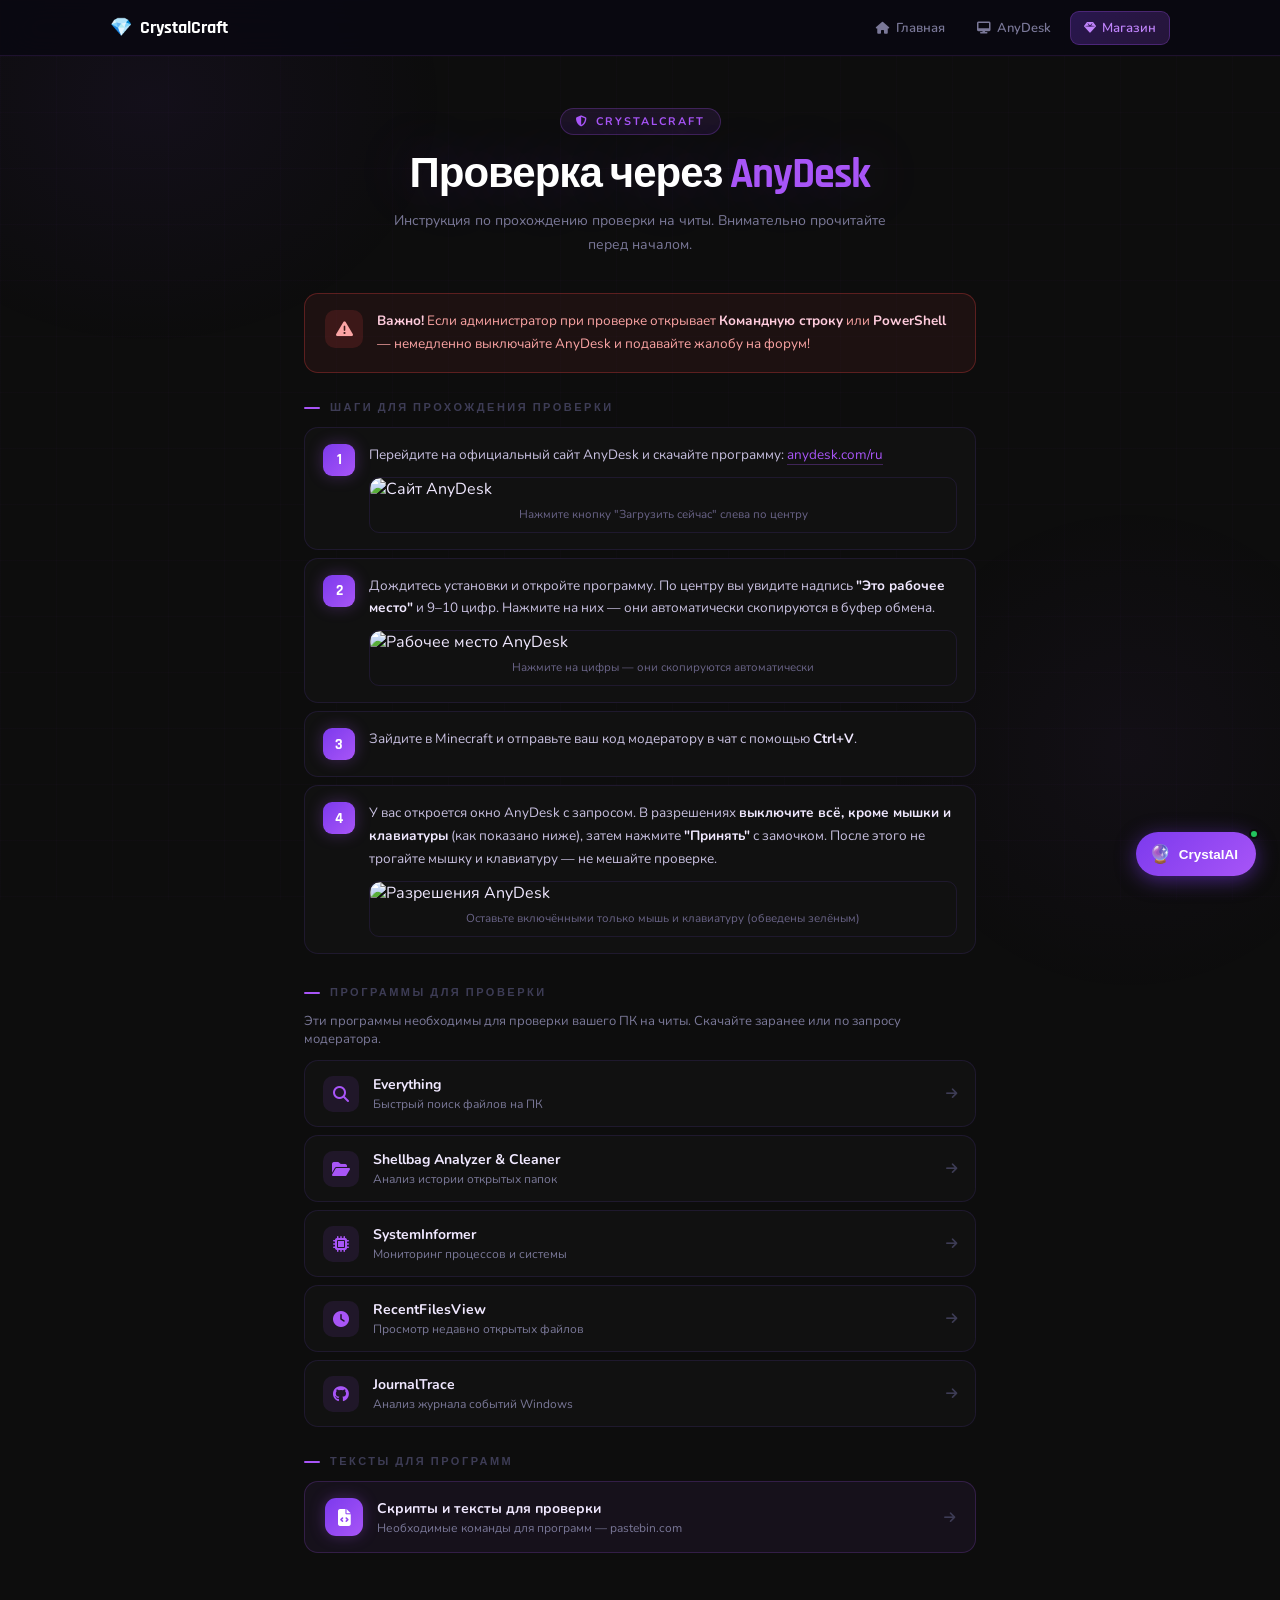
==== commit fef17cfc: "Add files via upload" ====
--- a/anydesk.html
+++ b/anydesk.html
@@ -14,11 +14,284 @@
   <meta name="viewport" content="width=device-width, initial-scale=1.0">
 <title>Проверка через AnyDesk — CrystalCraft</title>
 <link rel="preconnect" href="https://fonts.googleapis.com">
-<link href="https://fonts.googleapis.com/css2?family=Rajdhani:wght@500;600;700&family=Nunito:wght@400;500;600;700&family=Inter:wght@400;500;600&display=swap" rel="stylesheet">
+<link href="https://fonts.googleapis.com/css2?family=Rajdhani:wght@500;600;700&family=Nunito:wght@400;500;600;700&display=swap" rel="stylesheet">
 <link rel="stylesheet" href="https://cdnjs.cloudflare.com/ajax/libs/font-awesome/6.5.0/css/all.min.css">
-<link rel="stylesheet" href="shared.css">
-<link rel="icon" href="CrystalCraft.png" type="image/png">
-<link rel="apple-touch-icon" href="CrystalCraft.png">
+<style>
+*, *::before, *::after { box-sizing: border-box; margin: 0; padding: 0; }
+:root{
+  --bg:#0d0d0d;--surface:#111;--surface2:#161616;
+  --border:rgba(130,80,255,0.12);--border2:rgba(130,80,255,0.25);
+  --accent:#a855f7;--accent2:#7c3aed;
+  --text:#f0e8ff;--text-muted:#7a7898;--text-dim:#3d3c55;
+  --red:#ef4444;--yellow:#f59e0b;--green:#22c55e;
+}
+html,body{margin:0;padding:0;overflow-x:hidden;width:100%;background:var(--bg)}
+html{scroll-behavior:smooth}
+*::-webkit-scrollbar{width:6px;height:6px}
+*::-webkit-scrollbar-track{background:rgba(0,0,0,0.2)}
+*::-webkit-scrollbar-thumb{background:rgba(168,85,247,0.4);border-radius:10px}
+*::-webkit-scrollbar-thumb:hover{background:rgba(168,85,247,0.7)}
+html{scrollbar-width:thin;scrollbar-color:rgba(168,85,247,0.4) rgba(0,0,0,0.2)}
+html { scroll-behavior: smooth; }
+*::-webkit-scrollbar{width:6px} *::-webkit-scrollbar-track{background:rgba(0,0,0,0.2)} *::-webkit-scrollbar-thumb{background:rgba(168,85,247,0.4);border-radius:10px}
+body { font-family: 'Nunito', sans-serif; background: var(--bg); color: var(--text); min-height: 100vh; overflow-x: hidden; }
+
+.bg-grid { position:fixed;inset:0;z-index:0;pointer-events:none;background-image:linear-gradient(rgba(168,85,247,0.02) 1px,transparent 1px),linear-gradient(90deg,rgba(168,85,247,0.02) 1px,transparent 1px);background-size:56px 56px; }
+.bg-orb1 { position:fixed;width:600px;height:500px;top:-150px;left:-150px;background:radial-gradient(ellipse,rgba(124,58,237,0.06),transparent 70%);pointer-events:none;z-index:0; }
+.bg-orb2 { position:fixed;width:500px;height:500px;bottom:-100px;right:-100px;background:radial-gradient(ellipse,rgba(168,85,247,0.04),transparent 70%);pointer-events:none;z-index:0; }
+
+.wrap { position:relative;z-index:1;max-width:720px;margin:0 auto;padding:52px 24px 100px; }
+
+/* HERO */
+.hero { text-align:center;margin-bottom:36px;animation:fadeDown .6s ease both; }
+.hero-badge { display:inline-flex;align-items:center;gap:7px;font-size:11px;font-weight:700;letter-spacing:2px;text-transform:uppercase;background:rgba(168,85,247,0.1);border:1px solid rgba(168,85,247,0.25);color:var(--accent);padding:5px 15px;border-radius:20px;margin-bottom:18px; }
+.hero-title { font-family:'Rajdhani',sans-serif;font-size:42px;font-weight:700;color:#fff;letter-spacing:-1px;line-height:1.05;margin-bottom:12px;text-shadow:0 0 60px rgba(168,85,247,0.3); }
+.hero-title span { color:var(--accent); }
+.hero-sub { font-size:14px;color:var(--text-muted);line-height:1.7;max-width:500px;margin:0 auto; }
+
+/* ALERT */
+.alert { display:flex;gap:14px;align-items:flex-start;background:rgba(239,68,68,0.07);border:1px solid rgba(239,68,68,0.3);border-radius:14px;padding:16px 20px;margin-bottom:28px;animation:fadeUp .5s ease .05s both; }
+.alert-icon { width:38px;height:38px;border-radius:10px;background:rgba(239,68,68,0.15);color:#fca5a5;display:flex;align-items:center;justify-content:center;font-size:17px;flex-shrink:0; }
+.alert-text { font-size:13.5px;color:#fca5a5;line-height:1.7; }
+.alert-text b { color:#fcd;font-weight:700; }
+
+/* SECTION LABEL */
+.section-label { font-family:'Rajdhani',sans-serif;font-size:11px;font-weight:700;letter-spacing:2.5px;text-transform:uppercase;color:var(--text-dim);margin:28px 0 12px;display:flex;align-items:center;gap:10px; }
+.section-label::before { content:'';display:block;width:16px;height:2px;background:var(--accent);border-radius:2px; }
+
+/* STEPS */
+.steps { display:flex;flex-direction:column;gap:8px; }
+.step { display:flex;gap:14px;align-items:flex-start;background:var(--surface);border:1px solid var(--border);border-radius:14px;padding:16px 18px;transition:border-color .2s,background .2s;animation:fadeUp .5s ease both; }
+.step:hover { background:var(--surface2);border-color:var(--border2); }
+.step-num { width:32px;height:32px;border-radius:9px;background:linear-gradient(135deg,var(--accent2),var(--accent));color:#fff;font-family:'Rajdhani',sans-serif;font-size:15px;font-weight:700;display:flex;align-items:center;justify-content:center;flex-shrink:0;box-shadow:0 0 16px rgba(168,85,247,0.3); }
+.step-body { flex:1; }
+.step-text { font-size:13.5px;color:#c8c0e0;line-height:1.7; }
+.step-text a { color:var(--accent);text-decoration:none;border-bottom:1px solid rgba(168,85,247,0.3);transition:border-color .2s; }
+.step-text a:hover { border-color:var(--accent); }
+.step-text b { color:var(--text);font-weight:700; }
+
+/* IMAGE BLOCK */
+.step-img { margin-top:12px;border-radius:10px;overflow:hidden;border:1px solid var(--border); }
+.permissions-grid { display:grid;grid-template-columns:repeat(5,1fr);gap:6px;padding:14px;background:rgba(255,255,255,0.02); }
+.perm-item { display:flex;flex-direction:column;align-items:center;gap:5px;padding:10px 6px;border-radius:9px;font-size:10.5px;font-weight:700;letter-spacing:.5px;text-transform:uppercase;transition:background .2s; }
+.perm-item.on { background:rgba(34,197,94,0.12);color:#86efac;border:1px solid rgba(34,197,94,0.25); }
+.perm-item.off { background:rgba(255,255,255,0.03);color:#4a4466;border:1px solid rgba(255,255,255,0.06); }
+.perm-item i { font-size:18px; }
+.perm-label { text-align:center;line-height:1.3; }
+
+/* PROGRAMS */
+.programs { display:flex;flex-direction:column;gap:8px; }
+.program { display:flex;align-items:center;gap:14px;background:var(--surface);border:1px solid var(--border);border-radius:14px;padding:14px 18px;text-decoration:none;transition:border-color .2s,background .2s;animation:fadeUp .5s ease both; }
+.program:hover { background:var(--surface2);border-color:var(--border2); }
+.program-icon { width:36px;height:36px;border-radius:10px;background:rgba(168,85,247,0.1);color:var(--accent);display:flex;align-items:center;justify-content:center;font-size:16px;flex-shrink:0; }
+.program-info { flex:1; }
+.program-name { font-size:14px;font-weight:700;color:var(--text); }
+.program-desc { font-size:12px;color:var(--text-muted);margin-top:2px; }
+.program-arrow { color:var(--text-dim);font-size:13px;transition:color .2s,transform .2s; }
+.program:hover .program-arrow { color:var(--accent);transform:translateX(3px); }
+
+/* TEXTS LINK */
+.texts-card { display:flex;align-items:center;gap:14px;background:rgba(168,85,247,0.06);border:1px solid rgba(168,85,247,0.2);border-radius:14px;padding:16px 20px;text-decoration:none;margin-top:8px;transition:background .2s,border-color .2s;animation:fadeUp .5s ease both; }
+.texts-card:hover { background:rgba(168,85,247,0.1);border-color:rgba(168,85,247,0.4); }
+.texts-icon { width:38px;height:38px;border-radius:11px;background:linear-gradient(135deg,var(--accent2),var(--accent));color:#fff;display:flex;align-items:center;justify-content:center;font-size:17px;flex-shrink:0;box-shadow:0 0 16px rgba(168,85,247,0.3); }
+.texts-info { flex:1; }
+.texts-name { font-size:14px;font-weight:700;color:var(--text); }
+.texts-desc { font-size:12px;color:var(--text-muted);margin-top:2px; }
+
+@keyframes fadeDown { from{opacity:0;transform:translateY(-14px)}to{opacity:1;transform:translateY(0)} }
+@keyframes fadeUp { from{opacity:0;transform:translateY(12px)}to{opacity:1;transform:translateY(0)} }
+@media(max-width:560px){ .hero-title{font-size:30px} .wrap{padding:36px 16px 80px} .permissions-grid{grid-template-columns:repeat(3,1fr)} }
+
+#cc-chat-btn{display:flex;align-items:center;gap:8px;background:linear-gradient(135deg,#7c3aed,#a855f7);border:none;border-radius:50px;padding:11px 18px 11px 13px;color:white;font-size:13.5px;font-weight:600;cursor:pointer;box-shadow:0 4px 20px rgba(124,58,237,.5);transition:transform .2s,box-shadow .2s;position:relative}
+#cc-chat-btn:hover{transform:scale(1.05);box-shadow:0 6px 28px rgba(124,58,237,.7)}
+#cc-btn-icon{font-size:18px}
+#cc-btn-ping{position:absolute;top:-3px;right:-3px;width:10px;height:10px;background:#22c55e;border-radius:50%;border:2px solid #0d0d0d}
+#cc-chat-box{position:absolute;bottom:58px;right:0;width:320px;background:rgba(13,10,22,.98);border:1px solid rgba(160,100,255,.2);border-radius:18px;box-shadow:0 20px 60px rgba(0,0,0,.7),0 0 40px rgba(124,58,237,.12);display:none;flex-direction:column;overflow:hidden;height:480px;animation:ccPop .22s ease;transition:width .3s ease,height .3s ease}
+#cc-chat-box.fullscreen{width:440px;height:640px}
+#cc-fullscreen-btn{background:none;border:none;color:#444;font-size:13px;cursor:pointer;padding:4px 6px;border-radius:7px;transition:color .2s,background .2s;margin-left:4px}
+#cc-fullscreen-btn:hover{color:#fff;background:rgba(255,255,255,.08)}
+@keyframes ccPop{from{opacity:0;transform:scale(.92) translateY(8px)}to{opacity:1;transform:scale(1) translateY(0)}}
+#cc-chat-box.open{display:flex}
+#cc-chat-head{display:flex;align-items:center;gap:10px;padding:13px 15px;border-bottom:1px solid rgba(160,100,255,.12);background:rgba(20,14,36,.95)}
+#cc-chat-av{width:36px;height:36px;border-radius:11px;flex-shrink:0;background:linear-gradient(135deg,#7c3aed,#c084fc);display:flex;align-items:center;justify-content:center;font-size:17px;box-shadow:0 0 14px rgba(168,85,247,.4)}
+#cc-chat-name{font-size:14px;font-weight:700;color:#f0e8ff}
+#cc-chat-status{font-size:11px;color:#9580b8;display:flex;align-items:center;gap:4px;margin-top:1px}
+.cc-dot{width:6px;height:6px;border-radius:50%;background:#22c55e;box-shadow:0 0 5px #22c55e;display:inline-block;animation:ccBlink 2s infinite}
+@keyframes ccBlink{0%,100%{opacity:1}50%{opacity:.3}}
+#cc-chat-close{margin-left:auto;background:none;border:none;color:#444;font-size:15px;cursor:pointer;padding:4px 6px;border-radius:7px;transition:color .2s,background .2s}
+#cc-chat-close:hover{color:#fff;background:rgba(255,255,255,.08)}
+#cc-chat-msgs{flex:1;overflow-y:auto;padding:13px 11px;display:flex;flex-direction:column;gap:8px}
+*::-webkit-scrollbar{width:6px;height:6px}
+*::-webkit-scrollbar-track{background:rgba(0,0,0,0.2)}
+*::-webkit-scrollbar-thumb{background:rgba(168,85,247,0.4);border-radius:10px}
+*::-webkit-scrollbar-thumb:hover{background:rgba(168,85,247,0.7)}
+html{scrollbar-width:thin;scrollbar-color:rgba(168,85,247,0.4) rgba(0,0,0,0.2)}
+#cc-chat-msgs::-webkit-scrollbar{width:3px}
+#cc-chat-msgs::-webkit-scrollbar-thumb{background:rgba(168,85,247,.25);border-radius:3px}
+.cc-msg-row{display:flex;gap:7px;animation:ccMsgIn .2s ease}
+.cc-msg-row.user{flex-direction:row-reverse}
+@keyframes ccMsgIn{from{opacity:0;transform:translateY(5px)}to{opacity:1;transform:translateY(0)}}
+.cc-msg-av{width:26px;height:26px;border-radius:8px;flex-shrink:0;align-self:flex-end;background:linear-gradient(135deg,#7c3aed,#c084fc);display:flex;align-items:center;justify-content:center;font-size:12px}
+.cc-bubble{max-width:82%;padding:8px 12px;border-radius:15px;font-size:13px;line-height:1.55;word-wrap:break-word}
+.cc-bubble.bot{background:rgba(22,16,38,1);border:1px solid rgba(160,100,255,.15);color:#f0e8ff;border-bottom-left-radius:4px}
+.cc-bubble.user{background:linear-gradient(135deg,#7c3aed,#a855f7);color:white;border-bottom-right-radius:4px}
+.cc-bubble a{color:#c084fc;text-decoration:underline}
+.cc-typing{display:flex;gap:7px}
+.cc-typing-bub{background:rgba(22,16,38,1);border:1px solid rgba(160,100,255,.15);border-radius:15px;border-bottom-left-radius:4px;padding:11px 14px;display:flex;gap:4px;align-items:center}
+.cc-td{width:6px;height:6px;border-radius:50%;background:#a855f7}
+.cc-td:nth-child(1){animation:ccB 1.2s infinite 0s}
+.cc-td:nth-child(2){animation:ccB 1.2s infinite .2s}
+.cc-td:nth-child(3){animation:ccB 1.2s infinite .4s}
+@keyframes ccB{0%,60%,100%{transform:translateY(0);opacity:.4}30%{transform:translateY(-5px);opacity:1}}
+#cc-chat-sugg{padding:0 11px 7px;display:flex;gap:5px;flex-wrap:wrap}
+.cc-sq{font-size:11px;font-weight:500;background:rgba(168,85,247,.08);border:1px solid rgba(168,85,247,.22);color:#c084fc;padding:4px 9px;border-radius:14px;cursor:pointer;transition:background .15s;white-space:nowrap;font-family:'Inter',sans-serif}
+.cc-sq:hover{background:rgba(168,85,247,.18)}
+#cc-chat-inp{padding:9px 11px;border-top:1px solid rgba(160,100,255,.12);background:rgba(20,14,36,.95);display:flex;gap:7px;align-items:flex-end}
+#cc-inp{flex:1;background:rgba(255,255,255,.04);border:1px solid rgba(160,100,255,.18);border-radius:10px;color:#f0e8ff;font-family:'Inter',sans-serif;font-size:13px;padding:7px 11px;resize:none;outline:none;min-height:36px;max-height:80px;line-height:1.5}
+#cc-inp::placeholder{color:#9580b8}
+#cc-inp:focus{border-color:rgba(168,85,247,.45)}
+#cc-send{width:36px;height:36px;border-radius:10px;flex-shrink:0;background:linear-gradient(135deg,#7c3aed,#a855f7);border:none;cursor:pointer;color:white;font-size:14px;transition:transform .15s}
+#cc-send:hover{transform:scale(1.08)}
+#cc-send:disabled{opacity:.35;cursor:not-allowed;transform:none}
+#cc-chat-btn{display:flex;align-items:center;gap:8px;background:linear-gradient(135deg,#7c3aed,#a855f7);border:none;border-radius:50px;padding:11px 18px 11px 13px;color:white;font-size:13.5px;font-weight:600;cursor:pointer;box-shadow:0 4px 20px rgba(124,58,237,.5);transition:transform .2s,box-shadow .2s;position:relative}
+#cc-chat-btn:hover{transform:scale(1.05);box-shadow:0 6px 28px rgba(124,58,237,.7)}
+#cc-btn-icon{font-size:18px}
+#cc-btn-ping{position:absolute;top:-3px;right:-3px;width:10px;height:10px;background:#22c55e;border-radius:50%;border:2px solid #0d0d0d}
+#cc-chat-box{position:absolute;bottom:58px;right:0;width:320px;background:rgba(13,10,22,.98);border:1px solid rgba(160,100,255,.2);border-radius:18px;box-shadow:0 20px 60px rgba(0,0,0,.7),0 0 40px rgba(124,58,237,.12);display:none;flex-direction:column;overflow:hidden;height:480px;animation:ccPop .22s ease;transition:width .3s ease,height .3s ease}
+#cc-chat-box.fullscreen{width:440px;height:640px}
+#cc-fullscreen-btn{background:none;border:none;color:#444;font-size:13px;cursor:pointer;padding:4px 6px;border-radius:7px;transition:color .2s,background .2s;margin-left:4px}
+#cc-fullscreen-btn:hover{color:#fff;background:rgba(255,255,255,.08)}
+@keyframes ccPop{from{opacity:0;transform:scale(.92) translateY(8px)}to{opacity:1;transform:scale(1) translateY(0)}}
+#cc-chat-box.open{display:flex}
+#cc-chat-head{display:flex;align-items:center;gap:10px;padding:13px 15px;border-bottom:1px solid rgba(160,100,255,.12);background:rgba(20,14,36,.95)}
+#cc-chat-av{width:36px;height:36px;border-radius:11px;flex-shrink:0;background:linear-gradient(135deg,#7c3aed,#c084fc);display:flex;align-items:center;justify-content:center;font-size:17px;box-shadow:0 0 14px rgba(168,85,247,.4)}
+#cc-chat-name{font-size:14px;font-weight:700;color:#f0e8ff}
+#cc-chat-status{font-size:11px;color:#9580b8;display:flex;align-items:center;gap:4px;margin-top:1px}
+.cc-dot{width:6px;height:6px;border-radius:50%;background:#22c55e;box-shadow:0 0 5px #22c55e;display:inline-block;animation:ccBlink 2s infinite}
+@keyframes ccBlink{0%,100%{opacity:1}50%{opacity:.3}}
+#cc-chat-close{margin-left:auto;background:none;border:none;color:#444;font-size:15px;cursor:pointer;padding:4px 6px;border-radius:7px;transition:color .2s,background .2s}
+#cc-chat-close:hover{color:#fff;background:rgba(255,255,255,.08)}
+#cc-chat-msgs{flex:1;overflow-y:auto;padding:13px 11px;display:flex;flex-direction:column;gap:8px}
+*::-webkit-scrollbar{width:6px;height:6px}
+*::-webkit-scrollbar-track{background:rgba(0,0,0,0.2)}
+*::-webkit-scrollbar-thumb{background:rgba(168,85,247,0.4);border-radius:10px}
+*::-webkit-scrollbar-thumb:hover{background:rgba(168,85,247,0.7)}
+html{scrollbar-width:thin;scrollbar-color:rgba(168,85,247,0.4) rgba(0,0,0,0.2)}
+#cc-chat-msgs::-webkit-scrollbar{width:3px}
+#cc-chat-msgs::-webkit-scrollbar-thumb{background:rgba(168,85,247,.25);border-radius:3px}
+.cc-msg-row{display:flex;gap:7px;animation:ccMsgIn .2s ease}
+.cc-msg-row.user{flex-direction:row-reverse}
+@keyframes ccMsgIn{from{opacity:0;transform:translateY(5px)}to{opacity:1;transform:translateY(0)}}
+.cc-msg-av{width:26px;height:26px;border-radius:8px;flex-shrink:0;align-self:flex-end;background:linear-gradient(135deg,#7c3aed,#c084fc);display:flex;align-items:center;justify-content:center;font-size:12px}
+.cc-bubble{max-width:82%;padding:8px 12px;border-radius:15px;font-size:13px;line-height:1.55;word-wrap:break-word}
+.cc-bubble.bot{background:rgba(22,16,38,1);border:1px solid rgba(160,100,255,.15);color:#f0e8ff;border-bottom-left-radius:4px}
+.cc-bubble.user{background:linear-gradient(135deg,#7c3aed,#a855f7);color:white;border-bottom-right-radius:4px}
+.cc-bubble a{color:#c084fc;text-decoration:underline}
+.cc-typing{display:flex;gap:7px}
+.cc-typing-bub{background:rgba(22,16,38,1);border:1px solid rgba(160,100,255,.15);border-radius:15px;border-bottom-left-radius:4px;padding:11px 14px;display:flex;gap:4px;align-items:center}
+.cc-td{width:6px;height:6px;border-radius:50%;background:#a855f7}
+.cc-td:nth-child(1){animation:ccB 1.2s infinite 0s}
+.cc-td:nth-child(2){animation:ccB 1.2s infinite .2s}
+.cc-td:nth-child(3){animation:ccB 1.2s infinite .4s}
+@keyframes ccB{0%,60%,100%{transform:translateY(0);opacity:.4}30%{transform:translateY(-5px);opacity:1}}
+#cc-chat-sugg{padding:0 11px 7px;display:flex;gap:5px;flex-wrap:wrap}
+.cc-sq{font-size:11px;font-weight:500;background:rgba(168,85,247,.08);border:1px solid rgba(168,85,247,.22);color:#c084fc;padding:4px 9px;border-radius:14px;cursor:pointer;transition:background .15s;white-space:nowrap;font-family:'Inter',sans-serif}
+.cc-sq:hover{background:rgba(168,85,247,.18)}
+#cc-chat-inp{padding:9px 11px;border-top:1px solid rgba(160,100,255,.12);background:rgba(20,14,36,.95);display:flex;gap:7px;align-items:flex-end}
+#cc-inp{flex:1;background:rgba(255,255,255,.04);border:1px solid rgba(160,100,255,.18);border-radius:10px;color:#f0e8ff;font-family:'Inter',sans-serif;font-size:13px;padding:7px 11px;resize:none;outline:none;min-height:36px;max-height:80px;line-height:1.5}
+#cc-inp::placeholder{color:#9580b8}
+#cc-inp:focus{border-color:rgba(168,85,247,.45)}
+#cc-send{width:36px;height:36px;border-radius:10px;flex-shrink:0;background:linear-gradient(135deg,#7c3aed,#a855f7);border:none;cursor:pointer;color:white;font-size:14px;transition:transform .15s}
+#cc-send:hover{transform:scale(1.08)}
+#cc-send:disabled{opacity:.35;cursor:not-allowed;transform:none}
+
+#cc-chat-wrap{position:fixed;bottom:24px;right:24px;z-index:99999;font-family:'Inter',sans-serif}
+#cc-chat-btn{display:flex;align-items:center;gap:8px;background:linear-gradient(135deg,#7c3aed,#a855f7);border:none;border-radius:50px;padding:11px 18px 11px 13px;color:white;font-size:13.5px;font-weight:600;cursor:pointer;box-shadow:0 4px 20px rgba(124,58,237,.5);transition:transform .2s,box-shadow .2s;position:relative}
+#cc-chat-btn:hover{transform:scale(1.05);box-shadow:0 6px 28px rgba(124,58,237,.7)}
+#cc-btn-icon{font-size:18px}
+#cc-btn-ping{position:absolute;top:-3px;right:-3px;width:10px;height:10px;background:#22c55e;border-radius:50%;border:2px solid #0d0d0d}
+#cc-chat-box{position:absolute;bottom:58px;right:0;width:320px;background:rgba(13,10,22,.98);border:1px solid rgba(160,100,255,.2);border-radius:18px;box-shadow:0 20px 60px rgba(0,0,0,.7),0 0 40px rgba(124,58,237,.12);display:none;flex-direction:column;overflow:hidden;height:480px;animation:ccPop .22s ease;transition:width .3s ease,height .3s ease}
+#cc-chat-box.fullscreen{width:440px;height:640px}
+#cc-fullscreen-btn{background:none;border:none;color:#444;font-size:13px;cursor:pointer;padding:4px 6px;border-radius:7px;transition:color .2s,background .2s;margin-left:4px}
+#cc-fullscreen-btn:hover{color:#fff;background:rgba(255,255,255,.08)}
+@keyframes ccPop{from{opacity:0;transform:scale(.92) translateY(8px)}to{opacity:1;transform:scale(1) translateY(0)}}
+#cc-chat-box.open{display:flex}
+#cc-chat-head{display:flex;align-items:center;gap:10px;padding:13px 15px;border-bottom:1px solid rgba(160,100,255,.12);background:rgba(20,14,36,.95)}
+#cc-chat-av{width:36px;height:36px;border-radius:11px;flex-shrink:0;background:linear-gradient(135deg,#7c3aed,#c084fc);display:flex;align-items:center;justify-content:center;font-size:17px;box-shadow:0 0 14px rgba(168,85,247,.4)}
+#cc-chat-name{font-size:14px;font-weight:700;color:#f0e8ff}
+#cc-chat-status{font-size:11px;color:#9580b8;display:flex;align-items:center;gap:4px;margin-top:1px}
+.cc-dot{width:6px;height:6px;border-radius:50%;background:#22c55e;box-shadow:0 0 5px #22c55e;display:inline-block;animation:ccBlink 2s infinite}
+@keyframes ccBlink{0%,100%{opacity:1}50%{opacity:.3}}
+#cc-chat-close{margin-left:auto;background:none;border:none;color:#444;font-size:15px;cursor:pointer;padding:4px 6px;border-radius:7px;transition:color .2s,background .2s}
+#cc-chat-close:hover{color:#fff;background:rgba(255,255,255,.08)}
+#cc-chat-msgs{flex:1;overflow-y:auto;padding:13px 11px;display:flex;flex-direction:column;gap:8px}
+*::-webkit-scrollbar{width:6px;height:6px}
+*::-webkit-scrollbar-track{background:rgba(0,0,0,0.2)}
+*::-webkit-scrollbar-thumb{background:rgba(168,85,247,0.4);border-radius:10px}
+*::-webkit-scrollbar-thumb:hover{background:rgba(168,85,247,0.7)}
+html{scrollbar-width:thin;scrollbar-color:rgba(168,85,247,0.4) rgba(0,0,0,0.2)}
+#cc-chat-msgs::-webkit-scrollbar{width:3px}
+#cc-chat-msgs::-webkit-scrollbar-thumb{background:rgba(168,85,247,.25);border-radius:3px}
+.cc-msg-row{display:flex;gap:7px;animation:ccMsgIn .2s ease}
+.cc-msg-row.user{flex-direction:row-reverse}
+@keyframes ccMsgIn{from{opacity:0;transform:translateY(5px)}to{opacity:1;transform:translateY(0)}}
+.cc-msg-av{width:26px;height:26px;border-radius:8px;flex-shrink:0;align-self:flex-end;background:linear-gradient(135deg,#7c3aed,#c084fc);display:flex;align-items:center;justify-content:center;font-size:12px}
+.cc-bubble{max-width:82%;padding:8px 12px;border-radius:15px;font-size:13px;line-height:1.55;word-wrap:break-word}
+.cc-bubble.bot{background:rgba(22,16,38,1);border:1px solid rgba(160,100,255,.15);color:#f0e8ff;border-bottom-left-radius:4px}
+.cc-bubble.user{background:linear-gradient(135deg,#7c3aed,#a855f7);color:white;border-bottom-right-radius:4px}
+.cc-bubble a{color:#c084fc;text-decoration:underline}
+.cc-typing{display:flex;gap:7px}
+.cc-typing-bub{background:rgba(22,16,38,1);border:1px solid rgba(160,100,255,.15);border-radius:15px;border-bottom-left-radius:4px;padding:11px 14px;display:flex;gap:4px;align-items:center}
+.cc-td{width:6px;height:6px;border-radius:50%;background:#a855f7}
+.cc-td:nth-child(1){animation:ccB 1.2s infinite 0s}
+.cc-td:nth-child(2){animation:ccB 1.2s infinite .2s}
+.cc-td:nth-child(3){animation:ccB 1.2s infinite .4s}
+@keyframes ccB{0%,60%,100%{transform:translateY(0);opacity:.4}30%{transform:translateY(-5px);opacity:1}}
+#cc-chat-sugg{padding:0 11px 7px;display:flex;gap:5px;flex-wrap:wrap}
+.cc-sq{font-size:11px;font-weight:500;background:rgba(168,85,247,.08);border:1px solid rgba(168,85,247,.22);color:#c084fc;padding:4px 9px;border-radius:14px;cursor:pointer;transition:background .15s;white-space:nowrap;font-family:'Inter',sans-serif}
+.cc-sq:hover{background:rgba(168,85,247,.18)}
+#cc-chat-inp{padding:9px 11px;border-top:1px solid rgba(160,100,255,.12);background:rgba(20,14,36,.95);display:flex;gap:7px;align-items:flex-end}
+#cc-inp{flex:1;background:rgba(255,255,255,.04);border:1px solid rgba(160,100,255,.18);border-radius:10px;color:#f0e8ff;font-family:'Inter',sans-serif;font-size:13px;padding:7px 11px;resize:none;outline:none;min-height:36px;max-height:80px;line-height:1.5}
+#cc-inp::placeholder{color:#9580b8}
+#cc-inp:focus{border-color:rgba(168,85,247,.45)}
+#cc-send{width:36px;height:36px;border-radius:10px;flex-shrink:0;background:linear-gradient(135deg,#7c3aed,#a855f7);border:none;cursor:pointer;color:white;font-size:14px;transition:transform .15s}
+#cc-send:hover{transform:scale(1.08)}
+#cc-send:disabled{opacity:.35;cursor:not-allowed;transform:none}
+
+/* ===== NAVIGATION (unified) ===== */
+.cc-nav {
+  position: fixed; top: 0; left: 0; right: 0; z-index: 9999;
+  background: rgba(10,8,18,0.88);
+  backdrop-filter: blur(18px); -webkit-backdrop-filter: blur(18px);
+  border-bottom: 1px solid rgba(168,85,247,0.13);
+  height: 56px;
+}
+.cc-nav-inner { max-width: 1100px; margin: 0 auto; padding: 0 20px; height: 100%; display: flex; align-items: center; }
+.cc-nav-logo { display: flex; align-items: center; gap: 8px; text-decoration: none; margin-right: auto; font-family: 'Rajdhani', sans-serif; font-size: 18px; font-weight: 700; color: #fff; transition: opacity .2s; }
+.cc-nav-logo:hover { opacity: .8; }
+.cc-nav-links { display: flex; align-items: center; gap: 6px; }
+.cc-nav-link { display: flex; align-items: center; gap: 6px; text-decoration: none; font-size: 13px; font-weight: 600; color: #7a7898; padding: 7px 13px; border-radius: 9px; transition: color .2s, background .2s; white-space: nowrap; }
+.cc-nav-link i { font-size: 12px; }
+.cc-nav-link:hover { color: #f0e8ff; background: rgba(168,85,247,0.08); }
+.cc-nav-link.active { color: #c084fc; background: rgba(168,85,247,0.1); }
+.cc-nav-link-shop { background: linear-gradient(135deg,rgba(124,58,237,0.28),rgba(168,85,247,0.18)); border: 1px solid rgba(168,85,247,0.28); color: #c084fc !important; }
+.cc-nav-link-shop:hover { background: linear-gradient(135deg,rgba(124,58,237,0.5),rgba(168,85,247,0.38)) !important; color:#fff !important; border-color: rgba(168,85,247,0.5); }
+.cc-nav-burger { display:none; flex-direction:column; gap:5px; background:none; border:none; cursor:pointer; padding:8px; }
+.cc-nav-burger span { display:block; width:22px; height:2px; background:#7a7898; border-radius:2px; transition:.3s; }
+.cc-nav-burger.open span:nth-child(1) { transform:rotate(45deg) translate(5px,5px); }
+.cc-nav-burger.open span:nth-child(2) { opacity:0; }
+.cc-nav-burger.open span:nth-child(3) { transform:rotate(-45deg) translate(5px,-5px); }
+@media(max-width:600px){
+  .cc-nav-burger { display:flex; }
+  .cc-nav-links { display:none; flex-direction:column; gap:4px; position:absolute; top:56px; left:0; right:0; background:rgba(10,8,18,0.97); border-bottom:1px solid rgba(168,85,247,0.15); padding:12px 16px 16px; }
+  .cc-nav-links.open { display:flex; }
+  .cc-nav-link { width:100%; padding:10px 14px; font-size:14px; }
+}
+body { padding-top: 56px !important; }
+
+</style>
+  <link rel="icon" href="CrystalCraft.png" type="image/png">
+  <link rel="apple-touch-icon" href="CrystalCraft.png">
 </head>
 <body>
 <nav class="cc-nav">
@@ -137,8 +410,6 @@
 
 </div>
 
-</div>
-
 <div id="cc-chat-wrap">
   <button id="cc-chat-btn" onclick="ccToggleChat()"><span id="cc-btn-icon">🔮</span><span id="cc-btn-label">CrystalAI</span><span id="cc-btn-ping"></span></button>
   <div id="cc-chat-box">
@@ -148,16 +419,94 @@
     <div id="cc-chat-inp"><textarea id="cc-inp" placeholder="Напиши вопрос..." rows="1"></textarea><button id="cc-send" onclick="ccSend()">➤</button></div>
   </div>
 </div>
-<div id="cc-wip-modal" onclick="if(event.target===this||event.target.id==='cc-wip-backdrop')ccCloseWip()">
-  <div id="cc-wip-backdrop"></div>
-  <div id="cc-wip-box">
-    <span class="wip-icon">🔨</span>
-    <div class="wip-badge">⚙️ В разработке</div>
-    <div class="wip-title">Раздел скоро откроется</div>
-    <div class="wip-desc">Этот раздел форума находится в разработке. Мы работаем над ним и скоро он будет доступен!</div>
-    <button class="wip-close" onclick="ccCloseWip()">Понятно</button>
-  </div>
-</div>
-<script src="shared.js"></script>
+<script>
+function ccNavToggle(){var l=document.getElementById('ccNavLinks'),b=document.querySelector('.cc-nav-burger');l.classList.toggle('open');b.classList.toggle('open');}
+(function(){var p=location.pathname.split('/').pop()||'index.html';document.querySelectorAll('.cc-nav-link:not(.cc-nav-link-shop)').forEach(function(a){if(a.getAttribute('href')===p)a.classList.add('active');});})();
+var CC_PROXY="https://script.google.com/macros/s/AKfycbyGiEaj_fr38WvRs15S66fKkChpqM81Z8VZfYPXygHILHvIo036rhnKcf1vs1aamLo3/exec";
+async function ccLoadStatus() {
+  try {
+    var res = await fetch('https://api.mcsrvstat.us/3/mc.crystalcraft.pro');
+    var data = await res.json();
+    var dot = document.getElementById('cc-dot');
+    var statusText = document.getElementById('cc-status-text');
+    var onlineEl = document.getElementById('cc-online');
+    var maxEl = document.getElementById('cc-max');
+    var s1 = document.getElementById('cc-s1');
+    var s2 = document.getElementById('cc-s2');
+    if (data.online) {
+      dot.className = 'cc-status-dot green';
+      statusText.innerHTML = '<span style="color:#22c55e;font-weight:600">Онлайн</span>';
+      s1.classList.add('online');
+      onlineEl.textContent = data.players ? data.players.online : '0';
+      maxEl.textContent = data.players ? data.players.max : '0';
+      s2.classList.add('online');
+    } else {
+      dot.className = 'cc-status-dot red';
+      statusText.innerHTML = '<span style="color:#ef4444;font-weight:600">Оффлайн</span>';
+      onlineEl.textContent = '0';
+      maxEl.textContent = '—';
+    }
+  } catch(e) {
+    document.getElementById('cc-status-text').textContent = 'Недоступно';
+  }
+}
+function ccCopyIP() {
+  navigator.clipboard.writeText('mc.crystalcraft.pro');
+  var btn = document.getElementById('cc-copy-btn');
+  btn.textContent = 'скопировано!';
+  btn.classList.add('copied');
+  setTimeout(function(){ btn.textContent = 'копировать'; btn.classList.remove('copied'); }, 2000);
+}
+ccLoadStatus();
+
+var ccHistory=[],ccLoading=false,ccSuggShown=true,ccOpened=false;
+var ccMsgs=document.getElementById('cc-chat-msgs');
+var ccInp=document.getElementById('cc-inp');
+var ccSendBtn=document.getElementById('cc-send');
+function ccToggleChat(){var box=document.getElementById('cc-chat-box');ccOpened=!ccOpened;box.classList.toggle('open',ccOpened);if(ccOpened&&ccMsgs.children.length===0){ccAddMsg('bot','Привет! Я <strong>CrystalAI</strong> — помощник форума CrystalCraft. 🔮<br>Спрашивай про правила, наказания или куда обратиться!');}if(ccOpened)setTimeout(function(){ccInp.focus();},200);}
+function ccFmt(t){return t.replace(/\*\*(.*?)\*\*/g,'<strong>$1</strong>').replace(/\[([^\]]+)\]\((https?:\/\/[^\)]+)\)/g,'<a href="$2">$1</a>').replace(/(?<![">])(https?:\/\/\S+)/g,'<a href="$1">$1</a>').replace(/\n/g,'<br>');}
+function ccAddMsg(role,html){var row=document.createElement('div');row.className='cc-msg-row '+role;if(role==='bot'){row.innerHTML='<div class="cc-msg-av">🔮</div><div class="cc-bubble bot">'+html+'</div>';}else{row.innerHTML='<div class="cc-bubble user">'+html+'</div>';}ccMsgs.appendChild(row);ccMsgs.scrollTop=ccMsgs.scrollHeight;}
+function ccShowTyping(){var r=document.createElement('div');r.className='cc-typing';r.id='cc-typing';r.innerHTML='<div class="cc-msg-av">🔮</div><div class="cc-typing-bub"><div class="cc-td"></div><div class="cc-td"></div><div class="cc-td"></div></div>';ccMsgs.appendChild(r);ccMsgs.scrollTop=ccMsgs.scrollHeight;}
+function ccHideTyping(){var t=document.getElementById('cc-typing');if(t)t.remove();}
+var ccOpened=false;var ccLoading=false;var ccHistory=[];var ccSuggShown=false;var ccIsFullscreen=false;
+function ccPlaySound(){try{
+var ctx=new(window.AudioContext||window.webkitAudioContext)();
+var o=ctx.createOscillator();var g=ctx.createGain();
+o.connect(g);g.connect(ctx.destination);
+o.type='sine';
+o.frequency.setValueAtTime(830,ctx.currentTime);
+o.frequency.setValueAtTime(1050,ctx.currentTime+0.07);
+g.gain.setValueAtTime(0,ctx.currentTime);
+g.gain.linearRampToValueAtTime(0.18,ctx.currentTime+0.02);
+g.gain.exponentialRampToValueAtTime(0.001,ctx.currentTime+0.28);
+o.start(ctx.currentTime);o.stop(ctx.currentTime+0.28);
+}catch(e){}}
+function ccPlaySendSound(){try{
+var ctx=new(window.AudioContext||window.webkitAudioContext)();
+var o=ctx.createOscillator();var g=ctx.createGain();
+o.connect(g);g.connect(ctx.destination);
+o.type='sine';
+o.frequency.setValueAtTime(500,ctx.currentTime);
+o.frequency.exponentialRampToValueAtTime(700,ctx.currentTime+0.08);
+g.gain.setValueAtTime(0,ctx.currentTime);
+g.gain.linearRampToValueAtTime(0.1,ctx.currentTime+0.01);
+g.gain.exponentialRampToValueAtTime(0.001,ctx.currentTime+0.15);
+o.start(ctx.currentTime);o.stop(ctx.currentTime+0.15);
+}catch(e){}}
+function ccToggleFullscreen(){ccIsFullscreen=!ccIsFullscreen;var box=document.getElementById('cc-chat-box');var icon=document.getElementById('cc-fs-icon');box.classList.toggle('fullscreen',ccIsFullscreen);icon.className=ccIsFullscreen?'fas fa-compress':'fas fa-expand';}
+async function ccSend(preset){var text=preset||ccInp.value.trim();if(!text||ccLoading)return;ccLoading=true;ccSendBtn.disabled=true;ccInp.value='';ccInp.style.height='auto';if(ccSuggShown){document.getElementById('cc-chat-sugg').style.display='none';ccSuggShown=false;}
+ccPlaySendSound();ccAddMsg('user',text.replace(/\n/g,'<br>'));
+ccHistory.push({role:'user',content:text});ccShowTyping();
+try{
+var h=ccHistory.slice(0,-1).slice(-6);
+var res=await fetch(CC_PROXY+'?msg='+encodeURIComponent(text)+'&history='+encodeURIComponent(JSON.stringify(h)),{method:'GET'});
+var data=await res.json();
+var reply=data.reply||'Не удалось получить ответ.';
+ccHistory.push({role:'assistant',content:reply});
+if(ccHistory.length>20)ccHistory=ccHistory.slice(-18);
+ccHideTyping();ccAddMsg('bot',ccFmt(reply));ccPlaySound();
+}catch(err){ccHideTyping();ccAddMsg('bot','⚠️ Ошибка подключения. Попробуй ещё раз.');ccHistory.pop();}
+ccLoading=false;ccSendBtn.disabled=false;ccInp.focus();}
+</script>
 </body>
 </html>
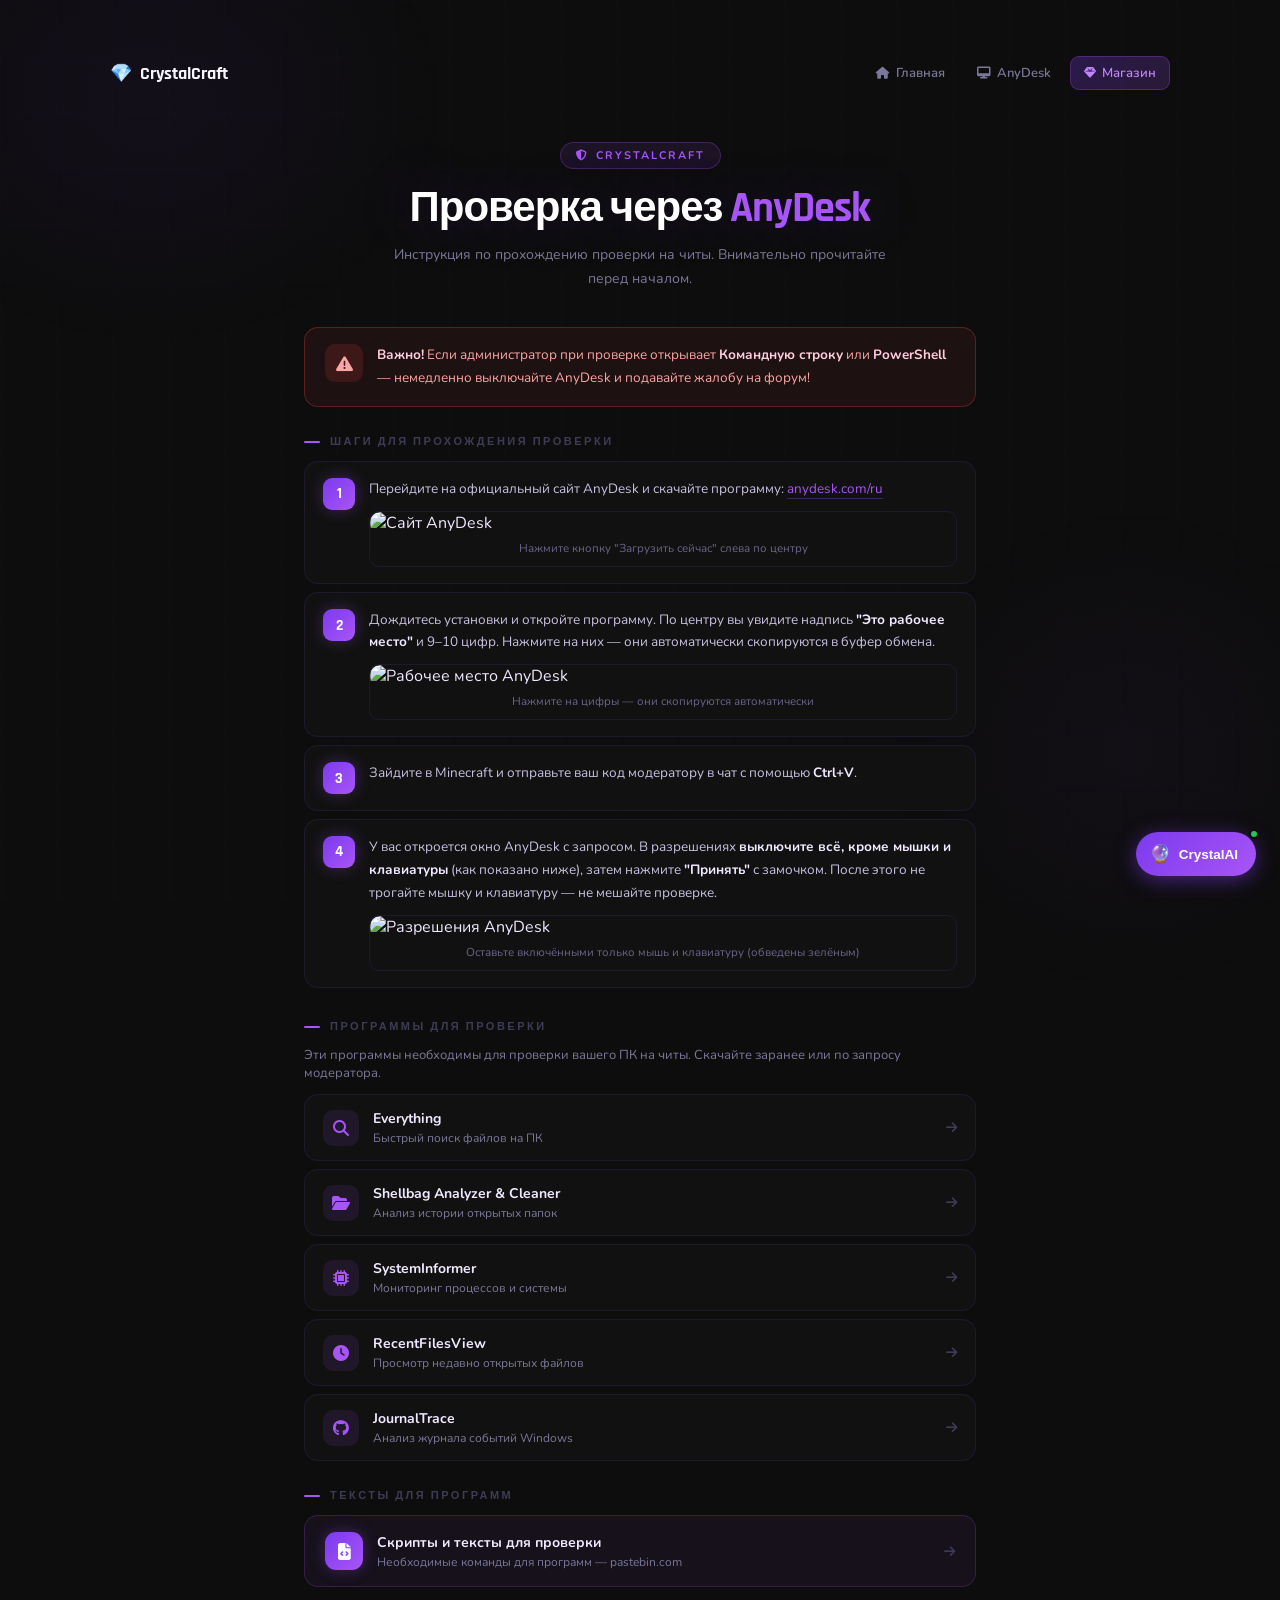
==== commit 8f6735fb: "Add files via upload" ====
--- a/anydesk.html
+++ b/anydesk.html
@@ -27,13 +27,9 @@
 }
 html,body{margin:0;padding:0;overflow-x:hidden;width:100%;background:var(--bg)}
 html{scroll-behavior:smooth}
-*::-webkit-scrollbar{width:6px;height:6px}
-*::-webkit-scrollbar-track{background:rgba(0,0,0,0.2)}
-*::-webkit-scrollbar-thumb{background:rgba(168,85,247,0.4);border-radius:10px}
-*::-webkit-scrollbar-thumb:hover{background:rgba(168,85,247,0.7)}
-html{scrollbar-width:thin;scrollbar-color:rgba(168,85,247,0.4) rgba(0,0,0,0.2)}
+
 html { scroll-behavior: smooth; }
-*::-webkit-scrollbar{width:6px} *::-webkit-scrollbar-track{background:rgba(0,0,0,0.2)} *::-webkit-scrollbar-thumb{background:rgba(168,85,247,0.4);border-radius:10px}
+  
 body { font-family: 'Nunito', sans-serif; background: var(--bg); color: var(--text); min-height: 100vh; overflow-x: hidden; }
 
 .bg-grid { position:fixed;inset:0;z-index:0;pointer-events:none;background-image:linear-gradient(rgba(168,85,247,0.02) 1px,transparent 1px),linear-gradient(90deg,rgba(168,85,247,0.02) 1px,transparent 1px);background-size:56px 56px; }
@@ -102,163 +98,35 @@
 @keyframes fadeUp { from{opacity:0;transform:translateY(12px)}to{opacity:1;transform:translateY(0)} }
 @media(max-width:560px){ .hero-title{font-size:30px} .wrap{padding:36px 16px 80px} .permissions-grid{grid-template-columns:repeat(3,1fr)} }
 
-#cc-chat-btn{display:flex;align-items:center;gap:8px;background:linear-gradient(135deg,#7c3aed,#a855f7);border:none;border-radius:50px;padding:11px 18px 11px 13px;color:white;font-size:13.5px;font-weight:600;cursor:pointer;box-shadow:0 4px 20px rgba(124,58,237,.5);transition:transform .2s,box-shadow .2s;position:relative}
-#cc-chat-btn:hover{transform:scale(1.05);box-shadow:0 6px 28px rgba(124,58,237,.7)}
-#cc-btn-icon{font-size:18px}
-#cc-btn-ping{position:absolute;top:-3px;right:-3px;width:10px;height:10px;background:#22c55e;border-radius:50%;border:2px solid #0d0d0d}
-#cc-chat-box{position:absolute;bottom:58px;right:0;width:320px;background:rgba(13,10,22,.98);border:1px solid rgba(160,100,255,.2);border-radius:18px;box-shadow:0 20px 60px rgba(0,0,0,.7),0 0 40px rgba(124,58,237,.12);display:none;flex-direction:column;overflow:hidden;height:480px;animation:ccPop .22s ease;transition:width .3s ease,height .3s ease}
-#cc-chat-box.fullscreen{width:440px;height:640px}
-#cc-fullscreen-btn{background:none;border:none;color:#444;font-size:13px;cursor:pointer;padding:4px 6px;border-radius:7px;transition:color .2s,background .2s;margin-left:4px}
-#cc-fullscreen-btn:hover{color:#fff;background:rgba(255,255,255,.08)}
-@keyframes ccPop{from{opacity:0;transform:scale(.92) translateY(8px)}to{opacity:1;transform:scale(1) translateY(0)}}
-#cc-chat-box.open{display:flex}
-#cc-chat-head{display:flex;align-items:center;gap:10px;padding:13px 15px;border-bottom:1px solid rgba(160,100,255,.12);background:rgba(20,14,36,.95)}
-#cc-chat-av{width:36px;height:36px;border-radius:11px;flex-shrink:0;background:linear-gradient(135deg,#7c3aed,#c084fc);display:flex;align-items:center;justify-content:center;font-size:17px;box-shadow:0 0 14px rgba(168,85,247,.4)}
-#cc-chat-name{font-size:14px;font-weight:700;color:#f0e8ff}
-#cc-chat-status{font-size:11px;color:#9580b8;display:flex;align-items:center;gap:4px;margin-top:1px}
-.cc-dot{width:6px;height:6px;border-radius:50%;background:#22c55e;box-shadow:0 0 5px #22c55e;display:inline-block;animation:ccBlink 2s infinite}
-@keyframes ccBlink{0%,100%{opacity:1}50%{opacity:.3}}
-#cc-chat-close{margin-left:auto;background:none;border:none;color:#444;font-size:15px;cursor:pointer;padding:4px 6px;border-radius:7px;transition:color .2s,background .2s}
-#cc-chat-close:hover{color:#fff;background:rgba(255,255,255,.08)}
-#cc-chat-msgs{flex:1;overflow-y:auto;padding:13px 11px;display:flex;flex-direction:column;gap:8px}
-*::-webkit-scrollbar{width:6px;height:6px}
-*::-webkit-scrollbar-track{background:rgba(0,0,0,0.2)}
-*::-webkit-scrollbar-thumb{background:rgba(168,85,247,0.4);border-radius:10px}
-*::-webkit-scrollbar-thumb:hover{background:rgba(168,85,247,0.7)}
-html{scrollbar-width:thin;scrollbar-color:rgba(168,85,247,0.4) rgba(0,0,0,0.2)}
-#cc-chat-msgs::-webkit-scrollbar{width:3px}
-#cc-chat-msgs::-webkit-scrollbar-thumb{background:rgba(168,85,247,.25);border-radius:3px}
-.cc-msg-row{display:flex;gap:7px;animation:ccMsgIn .2s ease}
-.cc-msg-row.user{flex-direction:row-reverse}
-@keyframes ccMsgIn{from{opacity:0;transform:translateY(5px)}to{opacity:1;transform:translateY(0)}}
-.cc-msg-av{width:26px;height:26px;border-radius:8px;flex-shrink:0;align-self:flex-end;background:linear-gradient(135deg,#7c3aed,#c084fc);display:flex;align-items:center;justify-content:center;font-size:12px}
-.cc-bubble{max-width:82%;padding:8px 12px;border-radius:15px;font-size:13px;line-height:1.55;word-wrap:break-word}
-.cc-bubble.bot{background:rgba(22,16,38,1);border:1px solid rgba(160,100,255,.15);color:#f0e8ff;border-bottom-left-radius:4px}
-.cc-bubble.user{background:linear-gradient(135deg,#7c3aed,#a855f7);color:white;border-bottom-right-radius:4px}
-.cc-bubble a{color:#c084fc;text-decoration:underline}
-.cc-typing{display:flex;gap:7px}
-.cc-typing-bub{background:rgba(22,16,38,1);border:1px solid rgba(160,100,255,.15);border-radius:15px;border-bottom-left-radius:4px;padding:11px 14px;display:flex;gap:4px;align-items:center}
-.cc-td{width:6px;height:6px;border-radius:50%;background:#a855f7}
-.cc-td:nth-child(1){animation:ccB 1.2s infinite 0s}
-.cc-td:nth-child(2){animation:ccB 1.2s infinite .2s}
-.cc-td:nth-child(3){animation:ccB 1.2s infinite .4s}
-@keyframes ccB{0%,60%,100%{transform:translateY(0);opacity:.4}30%{transform:translateY(-5px);opacity:1}}
-#cc-chat-sugg{padding:0 11px 7px;display:flex;gap:5px;flex-wrap:wrap}
-.cc-sq{font-size:11px;font-weight:500;background:rgba(168,85,247,.08);border:1px solid rgba(168,85,247,.22);color:#c084fc;padding:4px 9px;border-radius:14px;cursor:pointer;transition:background .15s;white-space:nowrap;font-family:'Inter',sans-serif}
-.cc-sq:hover{background:rgba(168,85,247,.18)}
-#cc-chat-inp{padding:9px 11px;border-top:1px solid rgba(160,100,255,.12);background:rgba(20,14,36,.95);display:flex;gap:7px;align-items:flex-end}
-#cc-inp{flex:1;background:rgba(255,255,255,.04);border:1px solid rgba(160,100,255,.18);border-radius:10px;color:#f0e8ff;font-family:'Inter',sans-serif;font-size:13px;padding:7px 11px;resize:none;outline:none;min-height:36px;max-height:80px;line-height:1.5}
-#cc-inp::placeholder{color:#9580b8}
-#cc-inp:focus{border-color:rgba(168,85,247,.45)}
-#cc-send{width:36px;height:36px;border-radius:10px;flex-shrink:0;background:linear-gradient(135deg,#7c3aed,#a855f7);border:none;cursor:pointer;color:white;font-size:14px;transition:transform .15s}
-#cc-send:hover{transform:scale(1.08)}
-#cc-send:disabled{opacity:.35;cursor:not-allowed;transform:none}
-#cc-chat-btn{display:flex;align-items:center;gap:8px;background:linear-gradient(135deg,#7c3aed,#a855f7);border:none;border-radius:50px;padding:11px 18px 11px 13px;color:white;font-size:13.5px;font-weight:600;cursor:pointer;box-shadow:0 4px 20px rgba(124,58,237,.5);transition:transform .2s,box-shadow .2s;position:relative}
-#cc-chat-btn:hover{transform:scale(1.05);box-shadow:0 6px 28px rgba(124,58,237,.7)}
-#cc-btn-icon{font-size:18px}
-#cc-btn-ping{position:absolute;top:-3px;right:-3px;width:10px;height:10px;background:#22c55e;border-radius:50%;border:2px solid #0d0d0d}
-#cc-chat-box{position:absolute;bottom:58px;right:0;width:320px;background:rgba(13,10,22,.98);border:1px solid rgba(160,100,255,.2);border-radius:18px;box-shadow:0 20px 60px rgba(0,0,0,.7),0 0 40px rgba(124,58,237,.12);display:none;flex-direction:column;overflow:hidden;height:480px;animation:ccPop .22s ease;transition:width .3s ease,height .3s ease}
-#cc-chat-box.fullscreen{width:440px;height:640px}
-#cc-fullscreen-btn{background:none;border:none;color:#444;font-size:13px;cursor:pointer;padding:4px 6px;border-radius:7px;transition:color .2s,background .2s;margin-left:4px}
-#cc-fullscreen-btn:hover{color:#fff;background:rgba(255,255,255,.08)}
-@keyframes ccPop{from{opacity:0;transform:scale(.92) translateY(8px)}to{opacity:1;transform:scale(1) translateY(0)}}
-#cc-chat-box.open{display:flex}
-#cc-chat-head{display:flex;align-items:center;gap:10px;padding:13px 15px;border-bottom:1px solid rgba(160,100,255,.12);background:rgba(20,14,36,.95)}
-#cc-chat-av{width:36px;height:36px;border-radius:11px;flex-shrink:0;background:linear-gradient(135deg,#7c3aed,#c084fc);display:flex;align-items:center;justify-content:center;font-size:17px;box-shadow:0 0 14px rgba(168,85,247,.4)}
-#cc-chat-name{font-size:14px;font-weight:700;color:#f0e8ff}
-#cc-chat-status{font-size:11px;color:#9580b8;display:flex;align-items:center;gap:4px;margin-top:1px}
-.cc-dot{width:6px;height:6px;border-radius:50%;background:#22c55e;box-shadow:0 0 5px #22c55e;display:inline-block;animation:ccBlink 2s infinite}
-@keyframes ccBlink{0%,100%{opacity:1}50%{opacity:.3}}
-#cc-chat-close{margin-left:auto;background:none;border:none;color:#444;font-size:15px;cursor:pointer;padding:4px 6px;border-radius:7px;transition:color .2s,background .2s}
-#cc-chat-close:hover{color:#fff;background:rgba(255,255,255,.08)}
-#cc-chat-msgs{flex:1;overflow-y:auto;padding:13px 11px;display:flex;flex-direction:column;gap:8px}
-*::-webkit-scrollbar{width:6px;height:6px}
-*::-webkit-scrollbar-track{background:rgba(0,0,0,0.2)}
-*::-webkit-scrollbar-thumb{background:rgba(168,85,247,0.4);border-radius:10px}
-*::-webkit-scrollbar-thumb:hover{background:rgba(168,85,247,0.7)}
-html{scrollbar-width:thin;scrollbar-color:rgba(168,85,247,0.4) rgba(0,0,0,0.2)}
-#cc-chat-msgs::-webkit-scrollbar{width:3px}
-#cc-chat-msgs::-webkit-scrollbar-thumb{background:rgba(168,85,247,.25);border-radius:3px}
-.cc-msg-row{display:flex;gap:7px;animation:ccMsgIn .2s ease}
-.cc-msg-row.user{flex-direction:row-reverse}
-@keyframes ccMsgIn{from{opacity:0;transform:translateY(5px)}to{opacity:1;transform:translateY(0)}}
-.cc-msg-av{width:26px;height:26px;border-radius:8px;flex-shrink:0;align-self:flex-end;background:linear-gradient(135deg,#7c3aed,#c084fc);display:flex;align-items:center;justify-content:center;font-size:12px}
-.cc-bubble{max-width:82%;padding:8px 12px;border-radius:15px;font-size:13px;line-height:1.55;word-wrap:break-word}
-.cc-bubble.bot{background:rgba(22,16,38,1);border:1px solid rgba(160,100,255,.15);color:#f0e8ff;border-bottom-left-radius:4px}
-.cc-bubble.user{background:linear-gradient(135deg,#7c3aed,#a855f7);color:white;border-bottom-right-radius:4px}
-.cc-bubble a{color:#c084fc;text-decoration:underline}
-.cc-typing{display:flex;gap:7px}
-.cc-typing-bub{background:rgba(22,16,38,1);border:1px solid rgba(160,100,255,.15);border-radius:15px;border-bottom-left-radius:4px;padding:11px 14px;display:flex;gap:4px;align-items:center}
-.cc-td{width:6px;height:6px;border-radius:50%;background:#a855f7}
-.cc-td:nth-child(1){animation:ccB 1.2s infinite 0s}
-.cc-td:nth-child(2){animation:ccB 1.2s infinite .2s}
-.cc-td:nth-child(3){animation:ccB 1.2s infinite .4s}
-@keyframes ccB{0%,60%,100%{transform:translateY(0);opacity:.4}30%{transform:translateY(-5px);opacity:1}}
-#cc-chat-sugg{padding:0 11px 7px;display:flex;gap:5px;flex-wrap:wrap}
-.cc-sq{font-size:11px;font-weight:500;background:rgba(168,85,247,.08);border:1px solid rgba(168,85,247,.22);color:#c084fc;padding:4px 9px;border-radius:14px;cursor:pointer;transition:background .15s;white-space:nowrap;font-family:'Inter',sans-serif}
-.cc-sq:hover{background:rgba(168,85,247,.18)}
-#cc-chat-inp{padding:9px 11px;border-top:1px solid rgba(160,100,255,.12);background:rgba(20,14,36,.95);display:flex;gap:7px;align-items:flex-end}
-#cc-inp{flex:1;background:rgba(255,255,255,.04);border:1px solid rgba(160,100,255,.18);border-radius:10px;color:#f0e8ff;font-family:'Inter',sans-serif;font-size:13px;padding:7px 11px;resize:none;outline:none;min-height:36px;max-height:80px;line-height:1.5}
-#cc-inp::placeholder{color:#9580b8}
-#cc-inp:focus{border-color:rgba(168,85,247,.45)}
-#cc-send{width:36px;height:36px;border-radius:10px;flex-shrink:0;background:linear-gradient(135deg,#7c3aed,#a855f7);border:none;cursor:pointer;color:white;font-size:14px;transition:transform .15s}
-#cc-send:hover{transform:scale(1.08)}
-#cc-send:disabled{opacity:.35;cursor:not-allowed;transform:none}
-
-#cc-chat-wrap{position:fixed;bottom:24px;right:24px;z-index:99999;font-family:'Inter',sans-serif}
-#cc-chat-btn{display:flex;align-items:center;gap:8px;background:linear-gradient(135deg,#7c3aed,#a855f7);border:none;border-radius:50px;padding:11px 18px 11px 13px;color:white;font-size:13.5px;font-weight:600;cursor:pointer;box-shadow:0 4px 20px rgba(124,58,237,.5);transition:transform .2s,box-shadow .2s;position:relative}
-#cc-chat-btn:hover{transform:scale(1.05);box-shadow:0 6px 28px rgba(124,58,237,.7)}
-#cc-btn-icon{font-size:18px}
-#cc-btn-ping{position:absolute;top:-3px;right:-3px;width:10px;height:10px;background:#22c55e;border-radius:50%;border:2px solid #0d0d0d}
-#cc-chat-box{position:absolute;bottom:58px;right:0;width:320px;background:rgba(13,10,22,.98);border:1px solid rgba(160,100,255,.2);border-radius:18px;box-shadow:0 20px 60px rgba(0,0,0,.7),0 0 40px rgba(124,58,237,.12);display:none;flex-direction:column;overflow:hidden;height:480px;animation:ccPop .22s ease;transition:width .3s ease,height .3s ease}
-#cc-chat-box.fullscreen{width:440px;height:640px}
-#cc-fullscreen-btn{background:none;border:none;color:#444;font-size:13px;cursor:pointer;padding:4px 6px;border-radius:7px;transition:color .2s,background .2s;margin-left:4px}
-#cc-fullscreen-btn:hover{color:#fff;background:rgba(255,255,255,.08)}
-@keyframes ccPop{from{opacity:0;transform:scale(.92) translateY(8px)}to{opacity:1;transform:scale(1) translateY(0)}}
-#cc-chat-box.open{display:flex}
-#cc-chat-head{display:flex;align-items:center;gap:10px;padding:13px 15px;border-bottom:1px solid rgba(160,100,255,.12);background:rgba(20,14,36,.95)}
-#cc-chat-av{width:36px;height:36px;border-radius:11px;flex-shrink:0;background:linear-gradient(135deg,#7c3aed,#c084fc);display:flex;align-items:center;justify-content:center;font-size:17px;box-shadow:0 0 14px rgba(168,85,247,.4)}
-#cc-chat-name{font-size:14px;font-weight:700;color:#f0e8ff}
-#cc-chat-status{font-size:11px;color:#9580b8;display:flex;align-items:center;gap:4px;margin-top:1px}
-.cc-dot{width:6px;height:6px;border-radius:50%;background:#22c55e;box-shadow:0 0 5px #22c55e;display:inline-block;animation:ccBlink 2s infinite}
-@keyframes ccBlink{0%,100%{opacity:1}50%{opacity:.3}}
-#cc-chat-close{margin-left:auto;background:none;border:none;color:#444;font-size:15px;cursor:pointer;padding:4px 6px;border-radius:7px;transition:color .2s,background .2s}
-#cc-chat-close:hover{color:#fff;background:rgba(255,255,255,.08)}
-#cc-chat-msgs{flex:1;overflow-y:auto;padding:13px 11px;display:flex;flex-direction:column;gap:8px}
-*::-webkit-scrollbar{width:6px;height:6px}
-*::-webkit-scrollbar-track{background:rgba(0,0,0,0.2)}
-*::-webkit-scrollbar-thumb{background:rgba(168,85,247,0.4);border-radius:10px}
-*::-webkit-scrollbar-thumb:hover{background:rgba(168,85,247,0.7)}
-html{scrollbar-width:thin;scrollbar-color:rgba(168,85,247,0.4) rgba(0,0,0,0.2)}
-#cc-chat-msgs::-webkit-scrollbar{width:3px}
-#cc-chat-msgs::-webkit-scrollbar-thumb{background:rgba(168,85,247,.25);border-radius:3px}
-.cc-msg-row{display:flex;gap:7px;animation:ccMsgIn .2s ease}
-.cc-msg-row.user{flex-direction:row-reverse}
-@keyframes ccMsgIn{from{opacity:0;transform:translateY(5px)}to{opacity:1;transform:translateY(0)}}
-.cc-msg-av{width:26px;height:26px;border-radius:8px;flex-shrink:0;align-self:flex-end;background:linear-gradient(135deg,#7c3aed,#c084fc);display:flex;align-items:center;justify-content:center;font-size:12px}
-.cc-bubble{max-width:82%;padding:8px 12px;border-radius:15px;font-size:13px;line-height:1.55;word-wrap:break-word}
-.cc-bubble.bot{background:rgba(22,16,38,1);border:1px solid rgba(160,100,255,.15);color:#f0e8ff;border-bottom-left-radius:4px}
-.cc-bubble.user{background:linear-gradient(135deg,#7c3aed,#a855f7);color:white;border-bottom-right-radius:4px}
-.cc-bubble a{color:#c084fc;text-decoration:underline}
-.cc-typing{display:flex;gap:7px}
-.cc-typing-bub{background:rgba(22,16,38,1);border:1px solid rgba(160,100,255,.15);border-radius:15px;border-bottom-left-radius:4px;padding:11px 14px;display:flex;gap:4px;align-items:center}
-.cc-td{width:6px;height:6px;border-radius:50%;background:#a855f7}
-.cc-td:nth-child(1){animation:ccB 1.2s infinite 0s}
-.cc-td:nth-child(2){animation:ccB 1.2s infinite .2s}
-.cc-td:nth-child(3){animation:ccB 1.2s infinite .4s}
-@keyframes ccB{0%,60%,100%{transform:translateY(0);opacity:.4}30%{transform:translateY(-5px);opacity:1}}
-#cc-chat-sugg{padding:0 11px 7px;display:flex;gap:5px;flex-wrap:wrap}
-.cc-sq{font-size:11px;font-weight:500;background:rgba(168,85,247,.08);border:1px solid rgba(168,85,247,.22);color:#c084fc;padding:4px 9px;border-radius:14px;cursor:pointer;transition:background .15s;white-space:nowrap;font-family:'Inter',sans-serif}
-.cc-sq:hover{background:rgba(168,85,247,.18)}
-#cc-chat-inp{padding:9px 11px;border-top:1px solid rgba(160,100,255,.12);background:rgba(20,14,36,.95);display:flex;gap:7px;align-items:flex-end}
-#cc-inp{flex:1;background:rgba(255,255,255,.04);border:1px solid rgba(160,100,255,.18);border-radius:10px;color:#f0e8ff;font-family:'Inter',sans-serif;font-size:13px;padding:7px 11px;resize:none;outline:none;min-height:36px;max-height:80px;line-height:1.5}
-#cc-inp::placeholder{color:#9580b8}
-#cc-inp:focus{border-color:rgba(168,85,247,.45)}
-#cc-send{width:36px;height:36px;border-radius:10px;flex-shrink:0;background:linear-gradient(135deg,#7c3aed,#a855f7);border:none;cursor:pointer;color:white;font-size:14px;transition:transform .15s}
-#cc-send:hover{transform:scale(1.08)}
-#cc-send:disabled{opacity:.35;cursor:not-allowed;transform:none}
+to{opacity:1;transform:scale(1) translateY(0)}}
+
+50%{opacity:.3}}
+
+to{opacity:1;transform:translateY(0)}}
+
+30%{transform:translateY(-5px);opacity:1}}
+
+to{opacity:1;transform:scale(1) translateY(0)}}
+
+50%{opacity:.3}}
+
+to{opacity:1;transform:translateY(0)}}
+
+30%{transform:translateY(-5px);opacity:1}}
+
+to{opacity:1;transform:scale(1) translateY(0)}}
+
+50%{opacity:.3}}
+
+to{opacity:1;transform:translateY(0)}}
+
+30%{transform:translateY(-5px);opacity:1}}
 
 /* ===== NAVIGATION (unified) ===== */
+
+/* ========== UNIFIED: nav + chat + wip (один блок, без дублей) ========== */
+
+/* --- NAVIGATION --- */
 .cc-nav {
   position: fixed; top: 0; left: 0; right: 0; z-index: 9999;
   background: rgba(10,8,18,0.88);
@@ -275,19 +143,91 @@
 .cc-nav-link:hover { color: #f0e8ff; background: rgba(168,85,247,0.08); }
 .cc-nav-link.active { color: #c084fc; background: rgba(168,85,247,0.1); }
 .cc-nav-link-shop { background: linear-gradient(135deg,rgba(124,58,237,0.28),rgba(168,85,247,0.18)); border: 1px solid rgba(168,85,247,0.28); color: #c084fc !important; }
-.cc-nav-link-shop:hover { background: linear-gradient(135deg,rgba(124,58,237,0.5),rgba(168,85,247,0.38)) !important; color:#fff !important; border-color: rgba(168,85,247,0.5); }
-.cc-nav-burger { display:none; flex-direction:column; gap:5px; background:none; border:none; cursor:pointer; padding:8px; }
-.cc-nav-burger span { display:block; width:22px; height:2px; background:#7a7898; border-radius:2px; transition:.3s; }
-.cc-nav-burger.open span:nth-child(1) { transform:rotate(45deg) translate(5px,5px); }
-.cc-nav-burger.open span:nth-child(2) { opacity:0; }
-.cc-nav-burger.open span:nth-child(3) { transform:rotate(-45deg) translate(5px,-5px); }
-@media(max-width:600px){
-  .cc-nav-burger { display:flex; }
-  .cc-nav-links { display:none; flex-direction:column; gap:4px; position:absolute; top:56px; left:0; right:0; background:rgba(10,8,18,0.97); border-bottom:1px solid rgba(168,85,247,0.15); padding:12px 16px 16px; }
-  .cc-nav-links.open { display:flex; }
-  .cc-nav-link { width:100%; padding:10px 14px; font-size:14px; }
+.cc-nav-link-shop:hover { background: linear-gradient(135deg,rgba(124,58,237,0.5),rgba(168,85,247,0.38)) !important; color: #fff !important; border-color: rgba(168,85,247,0.5); }
+.cc-nav-burger { display: none; flex-direction: column; gap: 5px; background: none; border: none; cursor: pointer; padding: 8px; }
+.cc-nav-burger span { display: block; width: 22px; height: 2px; background: #7a7898; border-radius: 2px; transition: .3s; }
+.cc-nav-burger.open span:nth-child(1) { transform: rotate(45deg) translate(5px,5px); }
+.cc-nav-burger.open span:nth-child(2) { opacity: 0; }
+.cc-nav-burger.open span:nth-child(3) { transform: rotate(-45deg) translate(5px,-5px); }
+@media(max-width:600px) {
+  .cc-nav-burger { display: flex; }
+  .cc-nav-links { display: none; flex-direction: column; gap: 4px; position: absolute; top: 56px; left: 0; right: 0; background: rgba(10,8,18,0.97); border-bottom: 1px solid rgba(168,85,247,0.15); padding: 12px 16px 16px; }
+  .cc-nav-links.open { display: flex; }
+  .cc-nav-link { width: 100%; padding: 10px 14px; font-size: 14px; }
 }
 body { padding-top: 56px !important; }
+
+/* --- CHAT WIDGET --- */
+#cc-chat-wrap { position: fixed; bottom: 24px; right: 24px; z-index: 99999; font-family: 'Inter', sans-serif; }
+#cc-chat-btn { display: flex; align-items: center; gap: 8px; background: linear-gradient(135deg,#7c3aed,#a855f7); border: none; border-radius: 50px; padding: 11px 18px 11px 13px; color: white; font-size: 13.5px; font-weight: 600; cursor: pointer; box-shadow: 0 4px 20px rgba(124,58,237,.5); transition: transform .2s, box-shadow .2s; position: relative; }
+#cc-chat-btn:hover { transform: scale(1.05); box-shadow: 0 6px 28px rgba(124,58,237,.7); }
+#cc-btn-icon { font-size: 18px; }
+#cc-btn-ping { position: absolute; top: -3px; right: -3px; width: 10px; height: 10px; background: #22c55e; border-radius: 50%; border: 2px solid #0d0d0d; }
+#cc-chat-box { position: absolute; bottom: 58px; right: 0; width: 320px; background: rgba(13,10,22,.98); border: 1px solid rgba(160,100,255,.2); border-radius: 18px; box-shadow: 0 20px 60px rgba(0,0,0,.7), 0 0 40px rgba(124,58,237,.12); display: none; flex-direction: column; overflow: hidden; height: 480px; animation: ccPop .22s ease; transition: width .3s ease, height .3s ease; }
+#cc-chat-box.fullscreen { width: 440px; height: 640px; }
+#cc-chat-box.open { display: flex; }
+#cc-chat-head { display: flex; align-items: center; gap: 10px; padding: 13px 15px; border-bottom: 1px solid rgba(160,100,255,.12); background: rgba(20,14,36,.95); }
+#cc-chat-av { width: 36px; height: 36px; border-radius: 11px; flex-shrink: 0; background: linear-gradient(135deg,#7c3aed,#c084fc); display: flex; align-items: center; justify-content: center; font-size: 17px; box-shadow: 0 0 14px rgba(168,85,247,.4); }
+#cc-chat-name { font-size: 14px; font-weight: 700; color: #f0e8ff; }
+#cc-chat-status { font-size: 11px; color: #9580b8; display: flex; align-items: center; gap: 4px; margin-top: 1px; }
+.cc-dot { width: 6px; height: 6px; border-radius: 50%; background: #22c55e; box-shadow: 0 0 5px #22c55e; display: inline-block; animation: ccBlink 2s infinite; }
+#cc-chat-close, #cc-fullscreen-btn { background: none; border: none; color: #444; cursor: pointer; padding: 4px 6px; border-radius: 7px; transition: color .2s, background .2s; }
+#cc-chat-close { margin-left: auto; font-size: 15px; }
+#cc-fullscreen-btn { font-size: 13px; margin-left: 4px; }
+#cc-chat-close:hover, #cc-fullscreen-btn:hover { color: #fff; background: rgba(255,255,255,.08); }
+#cc-chat-msgs { flex: 1; overflow-y: auto; padding: 13px 11px; display: flex; flex-direction: column; gap: 8px; }
+#cc-chat-msgs::-webkit-scrollbar { width: 3px; }
+#cc-chat-msgs::-webkit-scrollbar-thumb { background: rgba(168,85,247,.25); border-radius: 3px; }
+.cc-msg-row { display: flex; gap: 7px; animation: ccMsgIn .2s ease; }
+.cc-msg-row.user { flex-direction: row-reverse; }
+.cc-msg-av { width: 26px; height: 26px; border-radius: 8px; flex-shrink: 0; align-self: flex-end; background: linear-gradient(135deg,#7c3aed,#c084fc); display: flex; align-items: center; justify-content: center; font-size: 12px; }
+.cc-bubble { max-width: 82%; padding: 8px 12px; border-radius: 15px; font-size: 13px; line-height: 1.55; word-wrap: break-word; }
+.cc-bubble.bot { background: rgba(22,16,38,1); border: 1px solid rgba(160,100,255,.15); color: #f0e8ff; border-bottom-left-radius: 4px; }
+.cc-bubble.user { background: linear-gradient(135deg,#7c3aed,#a855f7); color: white; border-bottom-right-radius: 4px; }
+.cc-bubble a { color: #c084fc; text-decoration: underline; }
+.cc-typing { display: flex; gap: 7px; }
+.cc-typing-bub { background: rgba(22,16,38,1); border: 1px solid rgba(160,100,255,.15); border-radius: 15px; border-bottom-left-radius: 4px; padding: 11px 14px; display: flex; gap: 4px; align-items: center; }
+.cc-td { width: 6px; height: 6px; border-radius: 50%; background: #a855f7; }
+.cc-td:nth-child(1) { animation: ccB 1.2s infinite 0s; }
+.cc-td:nth-child(2) { animation: ccB 1.2s infinite .2s; }
+.cc-td:nth-child(3) { animation: ccB 1.2s infinite .4s; }
+#cc-chat-sugg { padding: 0 11px 7px; display: flex; gap: 5px; flex-wrap: wrap; }
+.cc-sq { font-size: 11px; font-weight: 500; background: rgba(168,85,247,.08); border: 1px solid rgba(168,85,247,.22); color: #c084fc; padding: 4px 9px; border-radius: 14px; cursor: pointer; transition: background .15s; white-space: nowrap; font-family: 'Inter', sans-serif; }
+.cc-sq:hover { background: rgba(168,85,247,.18); }
+#cc-chat-inp { padding: 9px 11px; border-top: 1px solid rgba(160,100,255,.12); background: rgba(20,14,36,.95); display: flex; gap: 7px; align-items: flex-end; }
+#cc-inp { flex: 1; background: rgba(255,255,255,.04); border: 1px solid rgba(160,100,255,.18); border-radius: 10px; color: #f0e8ff; font-family: 'Inter', sans-serif; font-size: 13px; padding: 7px 11px; resize: none; outline: none; min-height: 36px; max-height: 80px; line-height: 1.5; }
+#cc-inp::placeholder { color: #9580b8; }
+#cc-inp:focus { border-color: rgba(168,85,247,.45); }
+#cc-send { width: 36px; height: 36px; border-radius: 10px; flex-shrink: 0; background: linear-gradient(135deg,#7c3aed,#a855f7); border: none; cursor: pointer; color: white; font-size: 14px; transition: transform .15s; }
+#cc-send:hover { transform: scale(1.08); }
+#cc-send:disabled { opacity: .35; cursor: not-allowed; transform: none; }
+
+/* --- ANIMATIONS --- */
+@keyframes ccBlink { 0%,100% { opacity: 1; } 50% { opacity: .3; } }
+@keyframes ccPop { from { opacity: 0; transform: scale(.92) translateY(8px); } to { opacity: 1; transform: scale(1) translateY(0); } }
+@keyframes ccMsgIn { from { opacity: 0; transform: translateY(5px); } to { opacity: 1; transform: translateY(0); } }
+@keyframes ccB { 0%,60%,100% { transform: translateY(0); opacity: .4; } 30% { transform: translateY(-5px); opacity: 1; } }
+@keyframes ccWipPop { from { opacity: 0; transform: scale(.92); } to { opacity: 1; transform: scale(1); } }
+
+/* --- WIP MODAL --- */
+#cc-wip-modal { display: none; position: fixed; inset: 0; z-index: 99998; align-items: center; justify-content: center; padding: 20px; }
+#cc-wip-modal.show { display: flex; }
+#cc-wip-backdrop { position: absolute; inset: 0; background: rgba(0,0,0,0.7); backdrop-filter: blur(6px); }
+#cc-wip-box { position: relative; z-index: 1; background: rgba(13,10,22,0.98); border: 1px solid rgba(168,85,247,0.3); border-radius: 20px; padding: 36px 32px; max-width: 360px; width: 100%; text-align: center; animation: ccWipPop .25s ease; }
+#cc-wip-box .wip-icon { font-size: 48px; margin-bottom: 16px; display: block; }
+#cc-wip-box .wip-title { font-family: 'Rajdhani', sans-serif; font-size: 24px; font-weight: 700; color: #fff; margin-bottom: 8px; }
+#cc-wip-box .wip-desc { font-size: 14px; color: #7a7898; line-height: 1.6; margin-bottom: 24px; }
+#cc-wip-box .wip-badge { display: inline-flex; align-items: center; gap: 7px; font-size: 11px; font-weight: 700; letter-spacing: 2px; text-transform: uppercase; background: rgba(168,85,247,0.1); border: 1px solid rgba(168,85,247,0.25); color: #a855f7; padding: 5px 14px; border-radius: 20px; margin-bottom: 20px; }
+#cc-wip-box .wip-close { background: linear-gradient(135deg,#7c3aed,#a855f7); border: none; color: #fff; font-size: 14px; font-weight: 700; padding: 10px 28px; border-radius: 10px; cursor: pointer; transition: opacity .2s; }
+#cc-wip-box .wip-close:hover { opacity: .85; }
+
+/* --- SCROLLBAR --- */
+*::-webkit-scrollbar { width: 6px; height: 6px; }
+*::-webkit-scrollbar-track { background: rgba(0,0,0,0.2); }
+*::-webkit-scrollbar-thumb { background: rgba(168,85,247,0.4); border-radius: 10px; }
+*::-webkit-scrollbar-thumb:hover { background: rgba(168,85,247,0.7); }
+html { scrollbar-width: thin; scrollbar-color: rgba(168,85,247,0.4) rgba(0,0,0,0.2); }
+/* ========== END UNIFIED ========== */
 
 </style>
   <link rel="icon" href="CrystalCraft.png" type="image/png">
@@ -410,103 +350,60 @@
 
 </div>
 
+</div>
+
 <div id="cc-chat-wrap">
   <button id="cc-chat-btn" onclick="ccToggleChat()"><span id="cc-btn-icon">🔮</span><span id="cc-btn-label">CrystalAI</span><span id="cc-btn-ping"></span></button>
   <div id="cc-chat-box">
-    <div id="cc-chat-head"><div id="cc-chat-av">🔮</div><div><div id="cc-chat-name">CrystalAI</div><div id="cc-chat-status"><span class="cc-dot"></span>Онлайн · Помощник форума</div></div><div style="display:flex;align-items:center;gap:2px;margin-left:auto"><button id="cc-fullscreen-btn" onclick="ccToggleFullscreen()" title="Развернуть чат"><i class="fas fa-expand" id="cc-fs-icon"></i></button><button id="cc-chat-close" onclick="ccToggleChat()"><i class="fas fa-times"></i></button></div></div>
+    <div id="cc-chat-head">
+      <div id="cc-chat-av">🔮</div>
+      <div><div id="cc-chat-name">CrystalAI</div><div id="cc-chat-status"><span class="cc-dot"></span>Онлайн · Помощник форума</div></div>
+      <div style="display:flex;align-items:center;gap:2px;margin-left:auto">
+        <button id="cc-fullscreen-btn" onclick="ccToggleFullscreen()" title="Развернуть чат"><i class="fas fa-expand" id="cc-fs-icon"></i></button>
+        <button id="cc-chat-close" onclick="ccToggleChat()"><i class="fas fa-times"></i></button>
+      </div>
+    </div>
     <div id="cc-chat-msgs"></div>
-    <div id="cc-chat-sugg"><button class="cc-sq" onclick="ccSend('Правила сервера')">📋 Правила</button><button class="cc-sq" onclick="ccSend('Как подать жалобу?')">⚖️ Жалоба</button><button class="cc-sq" onclick="ccSend('Хочу стать хелпером')">👥 Хелпер</button><button class="cc-sq" onclick="ccSend('Что запрещено?')">🚫 Запреты</button></div>
+    <div id="cc-chat-sugg">
+      <button class="cc-sq" onclick="ccSend('Правила сервера')">📋 Правила</button>
+      <button class="cc-sq" onclick="ccSend('Как подать жалобу?')">⚖️ Жалоба</button>
+      <button class="cc-sq" onclick="ccSend('Хочу стать хелпером')">👥 Хелпер</button>
+      <button class="cc-sq" onclick="ccSend('Что запрещено?')">🚫 Запреты</button>
+    </div>
     <div id="cc-chat-inp"><textarea id="cc-inp" placeholder="Напиши вопрос..." rows="1"></textarea><button id="cc-send" onclick="ccSend()">➤</button></div>
+  </div>
+</div>
+<div id="cc-wip-modal" onclick="if(event.target===this||event.target.id==='cc-wip-backdrop')ccCloseWip()">
+  <div id="cc-wip-backdrop"></div>
+  <div id="cc-wip-box">
+    <span class="wip-icon">🔨</span>
+    <div class="wip-badge">⚙️ В разработке</div>
+    <div class="wip-title">Раздел скоро откроется</div>
+    <div class="wip-desc">Этот раздел форума находится в разработке. Мы работаем над ним и скоро он будет доступен!</div>
+    <button class="wip-close" onclick="ccCloseWip()">Понятно</button>
   </div>
 </div>
 <script>
+var CC_PROXY="https://script.google.com/macros/s/AKfycbyGiEaj_fr38WvRs15S66fKkChpqM81Z8VZfYPXygHILHvIo036rhnKcf1vs1aamLo3/exec";
 function ccNavToggle(){var l=document.getElementById('ccNavLinks'),b=document.querySelector('.cc-nav-burger');l.classList.toggle('open');b.classList.toggle('open');}
-(function(){var p=location.pathname.split('/').pop()||'index.html';document.querySelectorAll('.cc-nav-link:not(.cc-nav-link-shop)').forEach(function(a){if(a.getAttribute('href')===p)a.classList.add('active');});})();
-var CC_PROXY="https://script.google.com/macros/s/AKfycbyGiEaj_fr38WvRs15S66fKkChpqM81Z8VZfYPXygHILHvIo036rhnKcf1vs1aamLo3/exec";
-async function ccLoadStatus() {
-  try {
-    var res = await fetch('https://api.mcsrvstat.us/3/mc.crystalcraft.pro');
-    var data = await res.json();
-    var dot = document.getElementById('cc-dot');
-    var statusText = document.getElementById('cc-status-text');
-    var onlineEl = document.getElementById('cc-online');
-    var maxEl = document.getElementById('cc-max');
-    var s1 = document.getElementById('cc-s1');
-    var s2 = document.getElementById('cc-s2');
-    if (data.online) {
-      dot.className = 'cc-status-dot green';
-      statusText.innerHTML = '<span style="color:#22c55e;font-weight:600">Онлайн</span>';
-      s1.classList.add('online');
-      onlineEl.textContent = data.players ? data.players.online : '0';
-      maxEl.textContent = data.players ? data.players.max : '0';
-      s2.classList.add('online');
-    } else {
-      dot.className = 'cc-status-dot red';
-      statusText.innerHTML = '<span style="color:#ef4444;font-weight:600">Оффлайн</span>';
-      onlineEl.textContent = '0';
-      maxEl.textContent = '—';
-    }
-  } catch(e) {
-    document.getElementById('cc-status-text').textContent = 'Недоступно';
-  }
-}
-function ccCopyIP() {
-  navigator.clipboard.writeText('mc.crystalcraft.pro');
-  var btn = document.getElementById('cc-copy-btn');
-  btn.textContent = 'скопировано!';
-  btn.classList.add('copied');
-  setTimeout(function(){ btn.textContent = 'копировать'; btn.classList.remove('copied'); }, 2000);
-}
-ccLoadStatus();
-
-var ccHistory=[],ccLoading=false,ccSuggShown=true,ccOpened=false;
-var ccMsgs=document.getElementById('cc-chat-msgs');
-var ccInp=document.getElementById('cc-inp');
-var ccSendBtn=document.getElementById('cc-send');
-function ccToggleChat(){var box=document.getElementById('cc-chat-box');ccOpened=!ccOpened;box.classList.toggle('open',ccOpened);if(ccOpened&&ccMsgs.children.length===0){ccAddMsg('bot','Привет! Я <strong>CrystalAI</strong> — помощник форума CrystalCraft. 🔮<br>Спрашивай про правила, наказания или куда обратиться!');}if(ccOpened)setTimeout(function(){ccInp.focus();},200);}
-function ccFmt(t){return t.replace(/\*\*(.*?)\*\*/g,'<strong>$1</strong>').replace(/\[([^\]]+)\]\((https?:\/\/[^\)]+)\)/g,'<a href="$2">$1</a>').replace(/(?<![">])(https?:\/\/\S+)/g,'<a href="$1">$1</a>').replace(/\n/g,'<br>');}
-function ccAddMsg(role,html){var row=document.createElement('div');row.className='cc-msg-row '+role;if(role==='bot'){row.innerHTML='<div class="cc-msg-av">🔮</div><div class="cc-bubble bot">'+html+'</div>';}else{row.innerHTML='<div class="cc-bubble user">'+html+'</div>';}ccMsgs.appendChild(row);ccMsgs.scrollTop=ccMsgs.scrollHeight;}
-function ccShowTyping(){var r=document.createElement('div');r.className='cc-typing';r.id='cc-typing';r.innerHTML='<div class="cc-msg-av">🔮</div><div class="cc-typing-bub"><div class="cc-td"></div><div class="cc-td"></div><div class="cc-td"></div></div>';ccMsgs.appendChild(r);ccMsgs.scrollTop=ccMsgs.scrollHeight;}
+(function(){var p=location.pathname.split('/').pop()||'index.html';document.querySelectorAll('.cc-nav-link:not(.cc-nav-link-shop)').forEach(function(a){var h=a.getAttribute('href');if(h===p||(h==='/'&&(p===''||p==='index.html')))a.classList.add('active');});})();
+function ccShowWip(){document.getElementById('cc-wip-modal').classList.add('show');document.body.style.overflow='hidden';}
+function ccCloseWip(){document.getElementById('cc-wip-modal').classList.remove('show');document.body.style.overflow='';}
+document.addEventListener('keydown',function(e){if(e.key==='Escape')ccCloseWip();});
+var ccHistory=[],ccLoading=false,ccSuggShown=true,ccOpened=false,ccIsFullscreen=false;
+function ccToggleChat(){var box=document.getElementById('cc-chat-box'),msgs=document.getElementById('cc-chat-msgs');ccOpened=!ccOpened;box.classList.toggle('open',ccOpened);if(ccOpened&&msgs.children.length===0){ccAddMsg('bot','Привет! Я <strong>CrystalAI</strong> — помощник форума CrystalCraft. 🔮<br>Спрашивай про правила, наказания или куда обратиться!');}if(ccOpened)setTimeout(function(){document.getElementById('cc-inp').focus();},200);}
+function ccFmt(t){return t.replace(/\*\*(.*?)\*\*/g,'<strong>$1</strong>').replace(/\[([^\]]+)\]\((https?:\/\/[^\)]+)\)/g,'<a href="$2">$1</a>').replace(/(?<![">])(https?:\/\/\S+)/g,'<a href="$1">$1</a>').replace(/
+/g,'<br>');}
+function ccAddMsg(role,html){var msgs=document.getElementById('cc-chat-msgs'),row=document.createElement('div');row.className='cc-msg-row '+role;row.innerHTML=role==='bot'?'<div class="cc-msg-av">🔮</div><div class="cc-bubble bot">'+html+'</div>':'<div class="cc-bubble user">'+html+'</div>';msgs.appendChild(row);msgs.scrollTop=msgs.scrollHeight;}
+function ccShowTyping(){var msgs=document.getElementById('cc-chat-msgs'),r=document.createElement('div');r.className='cc-typing';r.id='cc-typing';r.innerHTML='<div class="cc-msg-av">🔮</div><div class="cc-typing-bub"><div class="cc-td"></div><div class="cc-td"></div><div class="cc-td"></div></div>';msgs.appendChild(r);msgs.scrollTop=msgs.scrollHeight;}
 function ccHideTyping(){var t=document.getElementById('cc-typing');if(t)t.remove();}
-var ccOpened=false;var ccLoading=false;var ccHistory=[];var ccSuggShown=false;var ccIsFullscreen=false;
-function ccPlaySound(){try{
-var ctx=new(window.AudioContext||window.webkitAudioContext)();
-var o=ctx.createOscillator();var g=ctx.createGain();
-o.connect(g);g.connect(ctx.destination);
-o.type='sine';
-o.frequency.setValueAtTime(830,ctx.currentTime);
-o.frequency.setValueAtTime(1050,ctx.currentTime+0.07);
-g.gain.setValueAtTime(0,ctx.currentTime);
-g.gain.linearRampToValueAtTime(0.18,ctx.currentTime+0.02);
-g.gain.exponentialRampToValueAtTime(0.001,ctx.currentTime+0.28);
-o.start(ctx.currentTime);o.stop(ctx.currentTime+0.28);
-}catch(e){}}
-function ccPlaySendSound(){try{
-var ctx=new(window.AudioContext||window.webkitAudioContext)();
-var o=ctx.createOscillator();var g=ctx.createGain();
-o.connect(g);g.connect(ctx.destination);
-o.type='sine';
-o.frequency.setValueAtTime(500,ctx.currentTime);
-o.frequency.exponentialRampToValueAtTime(700,ctx.currentTime+0.08);
-g.gain.setValueAtTime(0,ctx.currentTime);
-g.gain.linearRampToValueAtTime(0.1,ctx.currentTime+0.01);
-g.gain.exponentialRampToValueAtTime(0.001,ctx.currentTime+0.15);
-o.start(ctx.currentTime);o.stop(ctx.currentTime+0.15);
-}catch(e){}}
-function ccToggleFullscreen(){ccIsFullscreen=!ccIsFullscreen;var box=document.getElementById('cc-chat-box');var icon=document.getElementById('cc-fs-icon');box.classList.toggle('fullscreen',ccIsFullscreen);icon.className=ccIsFullscreen?'fas fa-compress':'fas fa-expand';}
-async function ccSend(preset){var text=preset||ccInp.value.trim();if(!text||ccLoading)return;ccLoading=true;ccSendBtn.disabled=true;ccInp.value='';ccInp.style.height='auto';if(ccSuggShown){document.getElementById('cc-chat-sugg').style.display='none';ccSuggShown=false;}
-ccPlaySendSound();ccAddMsg('user',text.replace(/\n/g,'<br>'));
-ccHistory.push({role:'user',content:text});ccShowTyping();
-try{
-var h=ccHistory.slice(0,-1).slice(-6);
-var res=await fetch(CC_PROXY+'?msg='+encodeURIComponent(text)+'&history='+encodeURIComponent(JSON.stringify(h)),{method:'GET'});
-var data=await res.json();
-var reply=data.reply||'Не удалось получить ответ.';
-ccHistory.push({role:'assistant',content:reply});
-if(ccHistory.length>20)ccHistory=ccHistory.slice(-18);
-ccHideTyping();ccAddMsg('bot',ccFmt(reply));ccPlaySound();
-}catch(err){ccHideTyping();ccAddMsg('bot','⚠️ Ошибка подключения. Попробуй ещё раз.');ccHistory.pop();}
-ccLoading=false;ccSendBtn.disabled=false;ccInp.focus();}
+function ccPlaySound(){try{var ctx=new(window.AudioContext||window.webkitAudioContext)(),o=ctx.createOscillator(),g=ctx.createGain();o.connect(g);g.connect(ctx.destination);o.type='sine';o.frequency.setValueAtTime(830,ctx.currentTime);o.frequency.setValueAtTime(1050,ctx.currentTime+0.07);g.gain.setValueAtTime(0,ctx.currentTime);g.gain.linearRampToValueAtTime(0.18,ctx.currentTime+0.02);g.gain.exponentialRampToValueAtTime(0.001,ctx.currentTime+0.28);o.start(ctx.currentTime);o.stop(ctx.currentTime+0.28);}catch(e){}}
+function ccPlaySendSound(){try{var ctx=new(window.AudioContext||window.webkitAudioContext)(),o=ctx.createOscillator(),g=ctx.createGain();o.connect(g);g.connect(ctx.destination);o.type='sine';o.frequency.setValueAtTime(500,ctx.currentTime);o.frequency.exponentialRampToValueAtTime(700,ctx.currentTime+0.08);g.gain.setValueAtTime(0,ctx.currentTime);g.gain.linearRampToValueAtTime(0.1,ctx.currentTime+0.01);g.gain.exponentialRampToValueAtTime(0.001,ctx.currentTime+0.15);o.start(ctx.currentTime);o.stop(ctx.currentTime+0.15);}catch(e){}}
+function ccToggleFullscreen(){ccIsFullscreen=!ccIsFullscreen;var box=document.getElementById('cc-chat-box'),icon=document.getElementById('cc-fs-icon');box.classList.toggle('fullscreen',ccIsFullscreen);icon.className=ccIsFullscreen?'fas fa-compress':'fas fa-expand';}
+async function ccSend(preset){var inp=document.getElementById('cc-inp'),btn=document.getElementById('cc-send'),text=preset||inp.value.trim();if(!text||ccLoading)return;ccLoading=true;btn.disabled=true;inp.value='';inp.style.height='auto';if(ccSuggShown){document.getElementById('cc-chat-sugg').style.display='none';ccSuggShown=false;}ccPlaySendSound();ccAddMsg('user',text.replace(/\n/g,'<br>'));ccHistory.push({role:'user',content:text});ccShowTyping();try{var h=ccHistory.slice(0,-1).slice(-6),res=await fetch(CC_PROXY+'?msg='+encodeURIComponent(text)+'&history='+encodeURIComponent(JSON.stringify(h)),{method:'GET'}),data=await res.json(),reply=data.reply||'Не удалось получить ответ.';ccHistory.push({role:'assistant',content:reply});if(ccHistory.length>20)ccHistory=ccHistory.slice(-18);ccHideTyping();ccAddMsg('bot',ccFmt(reply));ccPlaySound();}catch(err){ccHideTyping();ccAddMsg('bot','⚠️ Ошибка подключения. Попробуй ещё раз.');ccHistory.pop();}ccLoading=false;btn.disabled=false;document.getElementById('cc-inp').focus();}
+function ccCopyIP(){navigator.clipboard.writeText('mc.crystalcraft.pro');var btn=document.getElementById('cc-copy-btn');if(!btn)return;btn.textContent='скопировано!';btn.classList.add('copied');setTimeout(function(){btn.textContent='копировать';btn.classList.remove('copied');},2000);}
+if(document.getElementById('cc-dot')){(async function(){try{var res=await fetch('https://api.mcsrvstat.us/3/mc.crystalcraft.pro'),data=await res.json(),dot=document.getElementById('cc-dot'),st=document.getElementById('cc-status-text'),s1=document.getElementById('cc-s1'),s2=document.getElementById('cc-s2'),on=document.getElementById('cc-online'),mx=document.getElementById('cc-max');if(data.online){dot.className='cc-status-dot green';st.innerHTML='<span style="color:#22c55e;font-weight:600">Онлайн</span>';if(s1)s1.classList.add('online');if(s2)s2.classList.add('online');if(on)on.textContent=data.players?data.players.online:'0';if(mx)mx.textContent=data.players?data.players.max:'0';}else{dot.className='cc-status-dot red';st.innerHTML='<span style="color:#ef4444;font-weight:600">Оффлайн</span>';if(on)on.textContent='0';if(mx)mx.textContent='—';}}catch(e){var st=document.getElementById('cc-status-text');if(st)st.textContent='Недоступно';}})();}
+document.addEventListener('DOMContentLoaded',function(){var inp=document.getElementById('cc-inp');if(!inp)return;inp.addEventListener('keydown',function(e){if(e.key==='Enter'&&!e.shiftKey){e.preventDefault();ccSend();}});inp.addEventListener('input',function(){inp.style.height='auto';inp.style.height=Math.min(inp.scrollHeight,80)+'px';});});
 </script>
 </body>
 </html>
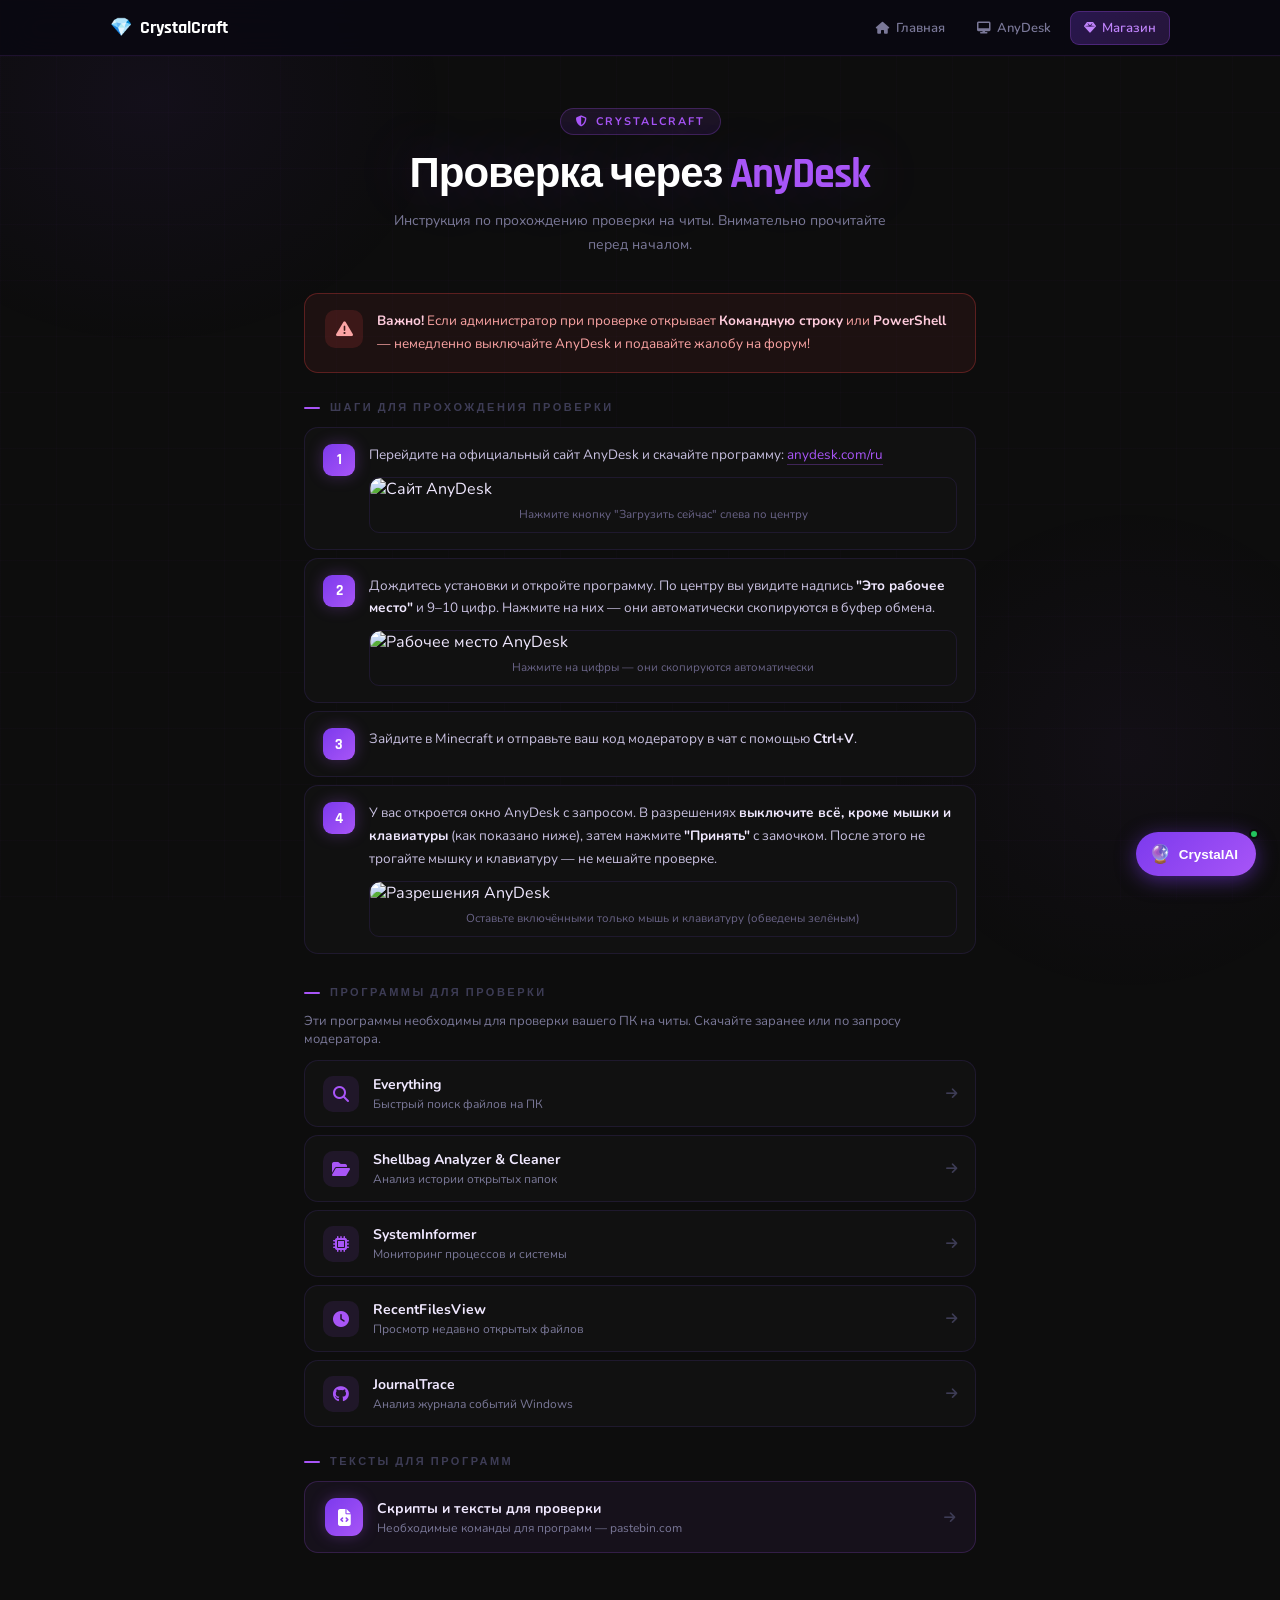
==== commit 61313f44: "Add files via upload" ====
--- a/anydesk.html
+++ b/anydesk.html
@@ -97,31 +97,6 @@
 @keyframes fadeDown { from{opacity:0;transform:translateY(-14px)}to{opacity:1;transform:translateY(0)} }
 @keyframes fadeUp { from{opacity:0;transform:translateY(12px)}to{opacity:1;transform:translateY(0)} }
 @media(max-width:560px){ .hero-title{font-size:30px} .wrap{padding:36px 16px 80px} .permissions-grid{grid-template-columns:repeat(3,1fr)} }
-
-to{opacity:1;transform:scale(1) translateY(0)}}
-
-50%{opacity:.3}}
-
-to{opacity:1;transform:translateY(0)}}
-
-30%{transform:translateY(-5px);opacity:1}}
-
-to{opacity:1;transform:scale(1) translateY(0)}}
-
-50%{opacity:.3}}
-
-to{opacity:1;transform:translateY(0)}}
-
-30%{transform:translateY(-5px);opacity:1}}
-
-to{opacity:1;transform:scale(1) translateY(0)}}
-
-50%{opacity:.3}}
-
-to{opacity:1;transform:translateY(0)}}
-
-30%{transform:translateY(-5px);opacity:1}}
-
 /* ===== NAVIGATION (unified) ===== */
 
 /* ========== UNIFIED: nav + chat + wip (один блок, без дублей) ========== */
@@ -229,6 +204,15 @@
 html { scrollbar-width: thin; scrollbar-color: rgba(168,85,247,0.4) rgba(0,0,0,0.2); }
 /* ========== END UNIFIED ========== */
 
+/* ===== FIX: убираем сломанные обрезки, добавляем правильные keyframes ===== */
+@keyframes ccPop{from{opacity:0;transform:scale(.92) translateY(8px)}to{opacity:1;transform:scale(1) translateY(0)}}
+@keyframes ccBlink{0%,100%{opacity:1}50%{opacity:.3}}
+@keyframes ccMsgIn{from{opacity:0;transform:translateY(5px)}to{opacity:1;transform:translateY(0)}}
+@keyframes ccB{0%,60%,100%{transform:translateY(0);opacity:.4}30%{transform:translateY(-5px);opacity:1}}
+@keyframes ccWipPop{from{opacity:0;transform:scale(.92)}to{opacity:1;transform:scale(1)}}
+@keyframes fadeDown{from{opacity:0;transform:translateY(-14px)}to{opacity:1;transform:translateY(0)}}
+@keyframes fadeUp{from{opacity:0;transform:translateY(12px)}to{opacity:1;transform:translateY(0)}}
+@keyframes ccFade{from{opacity:0;transform:translateY(8px)}to{opacity:1;transform:translateY(0)}}
 </style>
   <link rel="icon" href="CrystalCraft.png" type="image/png">
   <link rel="apple-touch-icon" href="CrystalCraft.png">
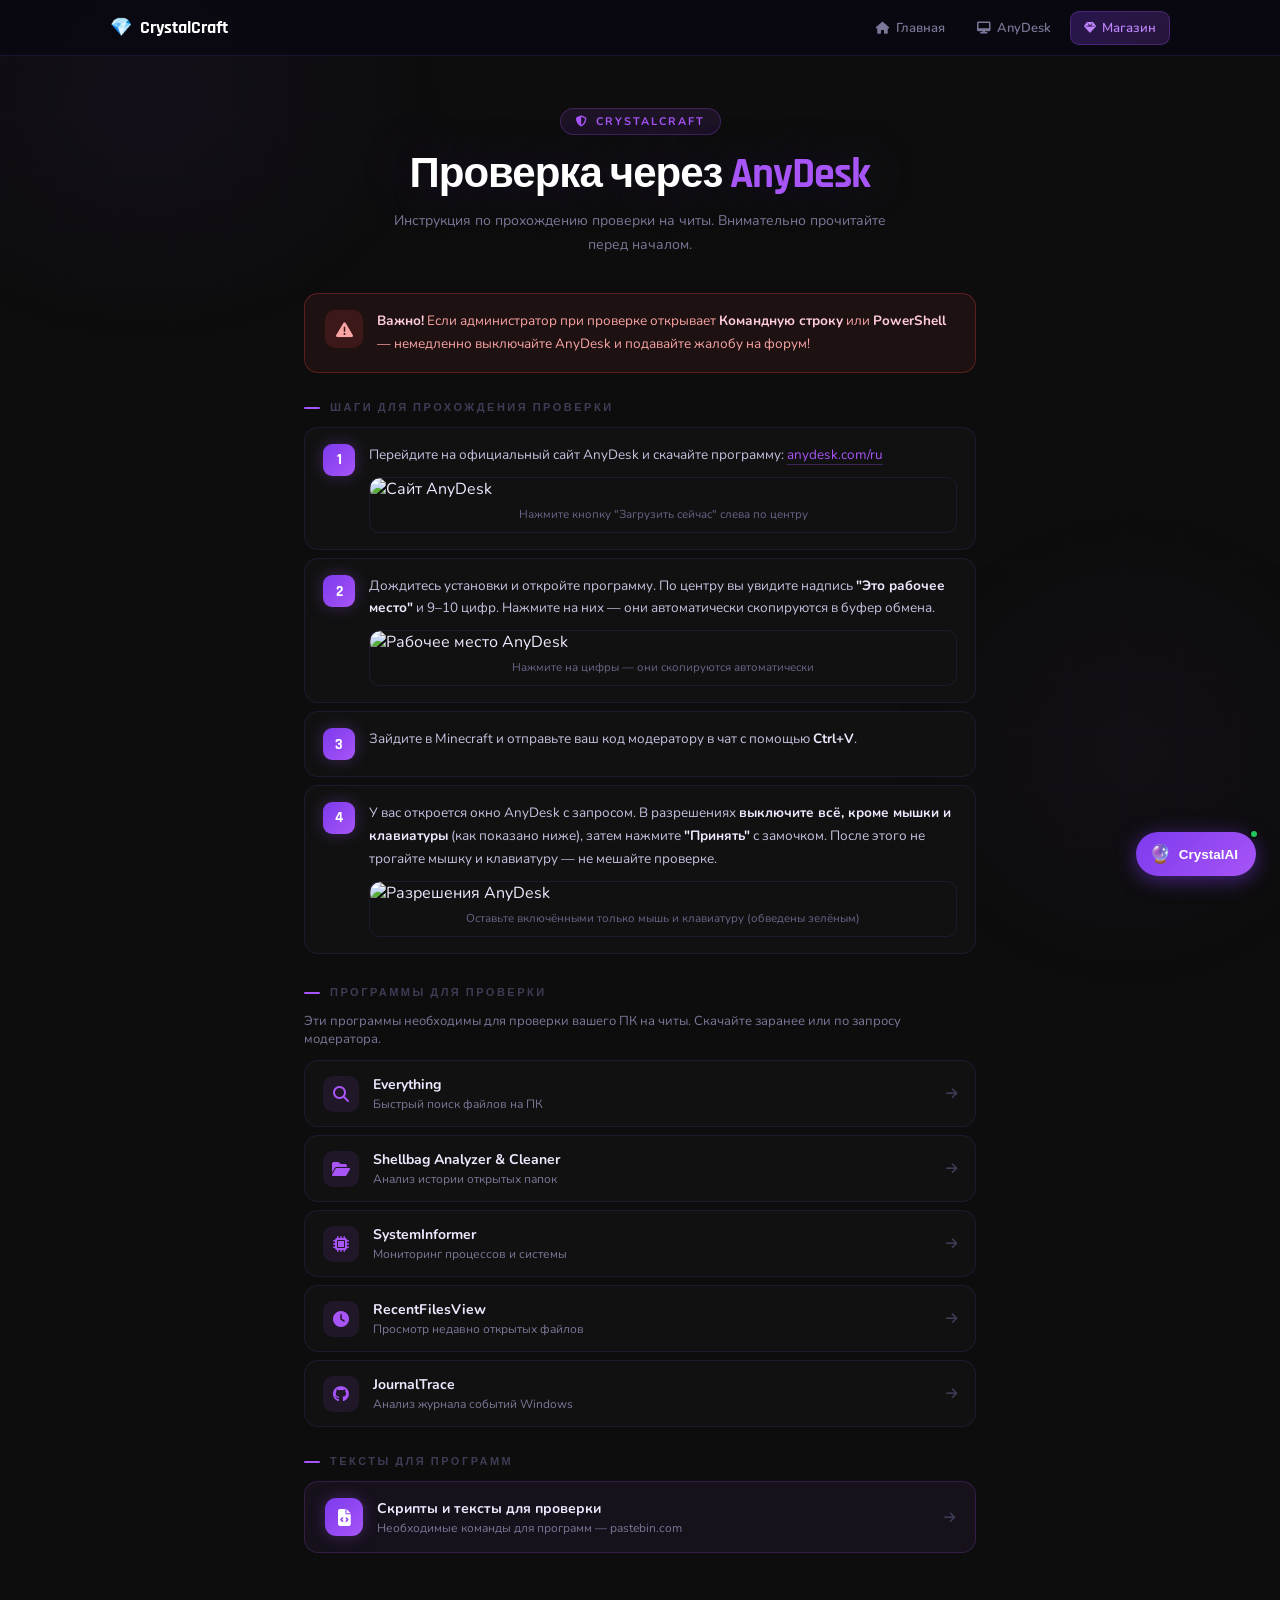
==== commit 5430cc55: "Add files via upload" ====
--- a/anydesk.html
+++ b/anydesk.html
@@ -376,8 +376,7 @@
 document.addEventListener('keydown',function(e){if(e.key==='Escape')ccCloseWip();});
 var ccHistory=[],ccLoading=false,ccSuggShown=true,ccOpened=false,ccIsFullscreen=false;
 function ccToggleChat(){var box=document.getElementById('cc-chat-box'),msgs=document.getElementById('cc-chat-msgs');ccOpened=!ccOpened;box.classList.toggle('open',ccOpened);if(ccOpened&&msgs.children.length===0){ccAddMsg('bot','Привет! Я <strong>CrystalAI</strong> — помощник форума CrystalCraft. 🔮<br>Спрашивай про правила, наказания или куда обратиться!');}if(ccOpened)setTimeout(function(){document.getElementById('cc-inp').focus();},200);}
-function ccFmt(t){return t.replace(/\*\*(.*?)\*\*/g,'<strong>$1</strong>').replace(/\[([^\]]+)\]\((https?:\/\/[^\)]+)\)/g,'<a href="$2">$1</a>').replace(/(?<![">])(https?:\/\/\S+)/g,'<a href="$1">$1</a>').replace(/
-/g,'<br>');}
+function ccFmt(t){return t.replace(/\*\*(.*?)\*\*/g,'<strong>$1</strong>').replace(/\[([^\]]+)\]\((https?:\/\/[^\)]+)\)/g,'<a href="$2">$1</a>').replace(/(?<![">])(https?:\/\/\S+)/g,'<a href="$1">$1</a>').replace(/\n/g,'<br>');}
 function ccAddMsg(role,html){var msgs=document.getElementById('cc-chat-msgs'),row=document.createElement('div');row.className='cc-msg-row '+role;row.innerHTML=role==='bot'?'<div class="cc-msg-av">🔮</div><div class="cc-bubble bot">'+html+'</div>':'<div class="cc-bubble user">'+html+'</div>';msgs.appendChild(row);msgs.scrollTop=msgs.scrollHeight;}
 function ccShowTyping(){var msgs=document.getElementById('cc-chat-msgs'),r=document.createElement('div');r.className='cc-typing';r.id='cc-typing';r.innerHTML='<div class="cc-msg-av">🔮</div><div class="cc-typing-bub"><div class="cc-td"></div><div class="cc-td"></div><div class="cc-td"></div></div>';msgs.appendChild(r);msgs.scrollTop=msgs.scrollHeight;}
 function ccHideTyping(){var t=document.getElementById('cc-typing');if(t)t.remove();}
